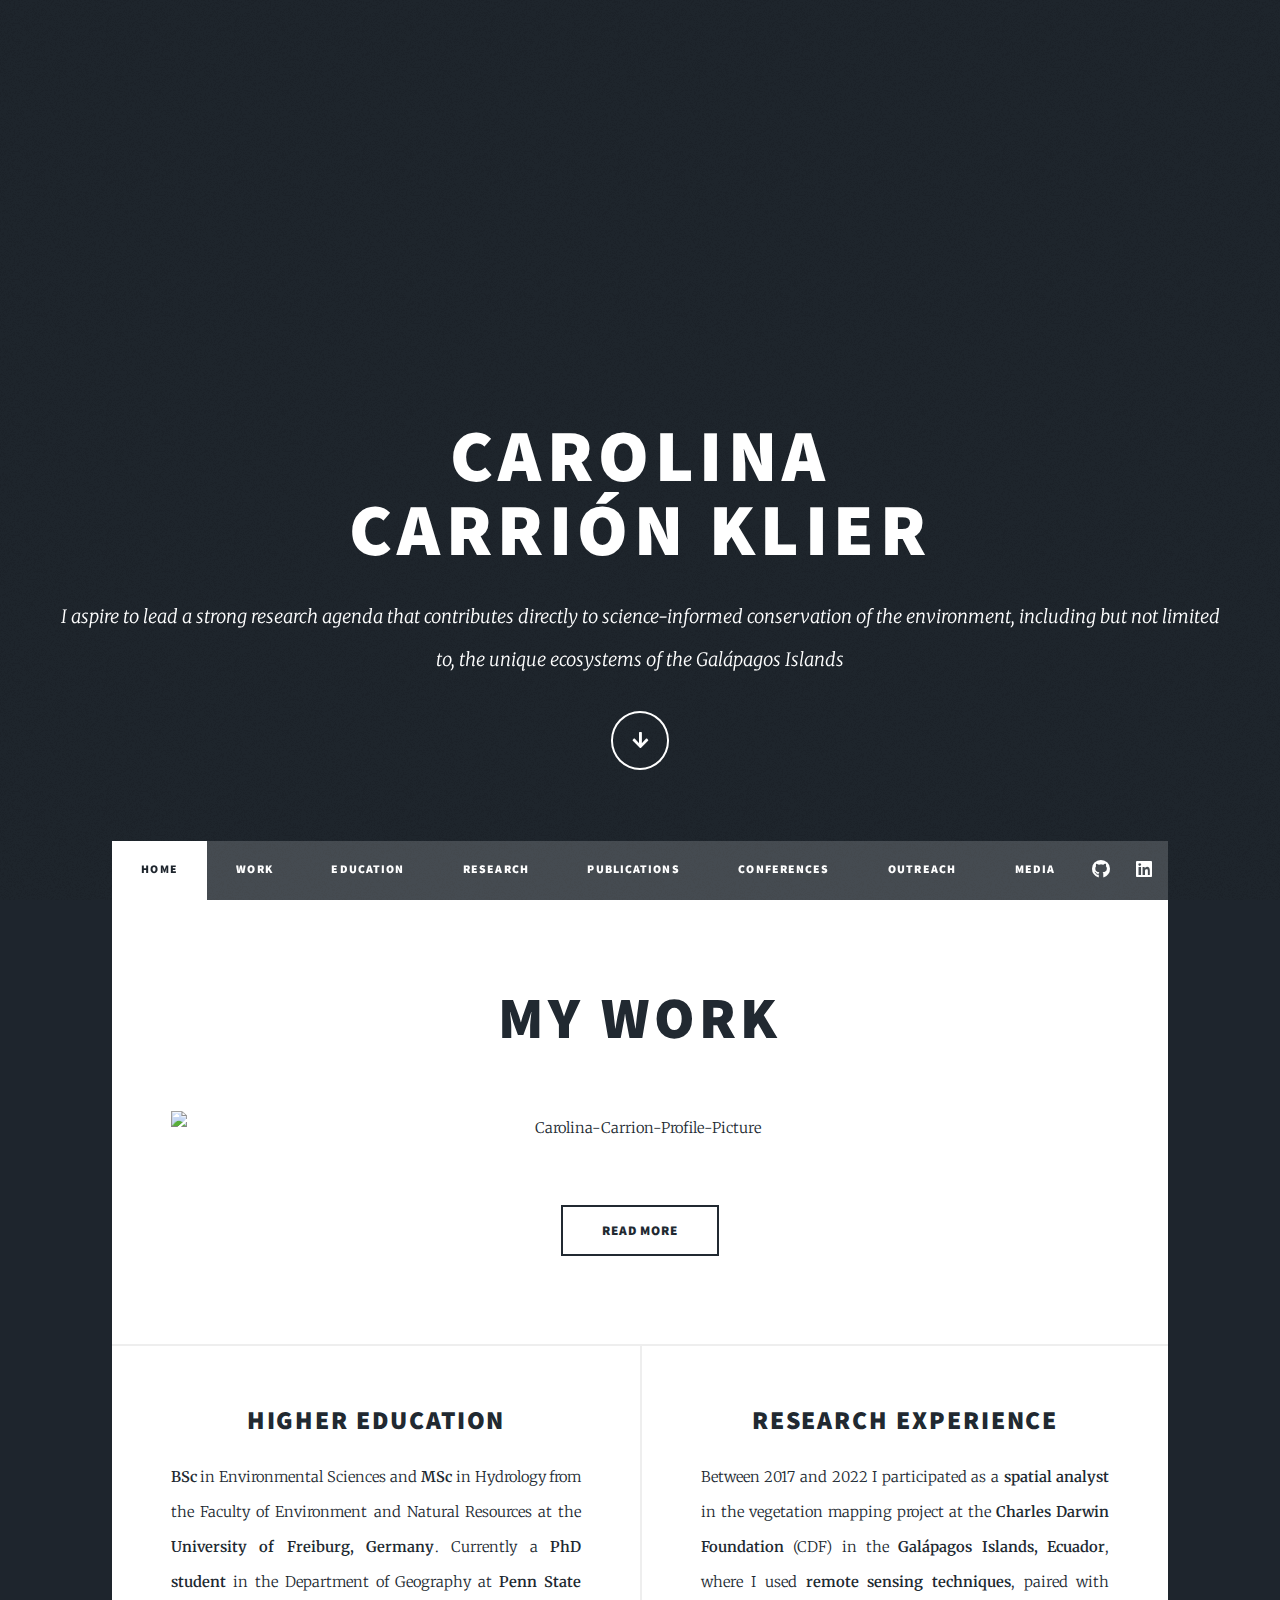
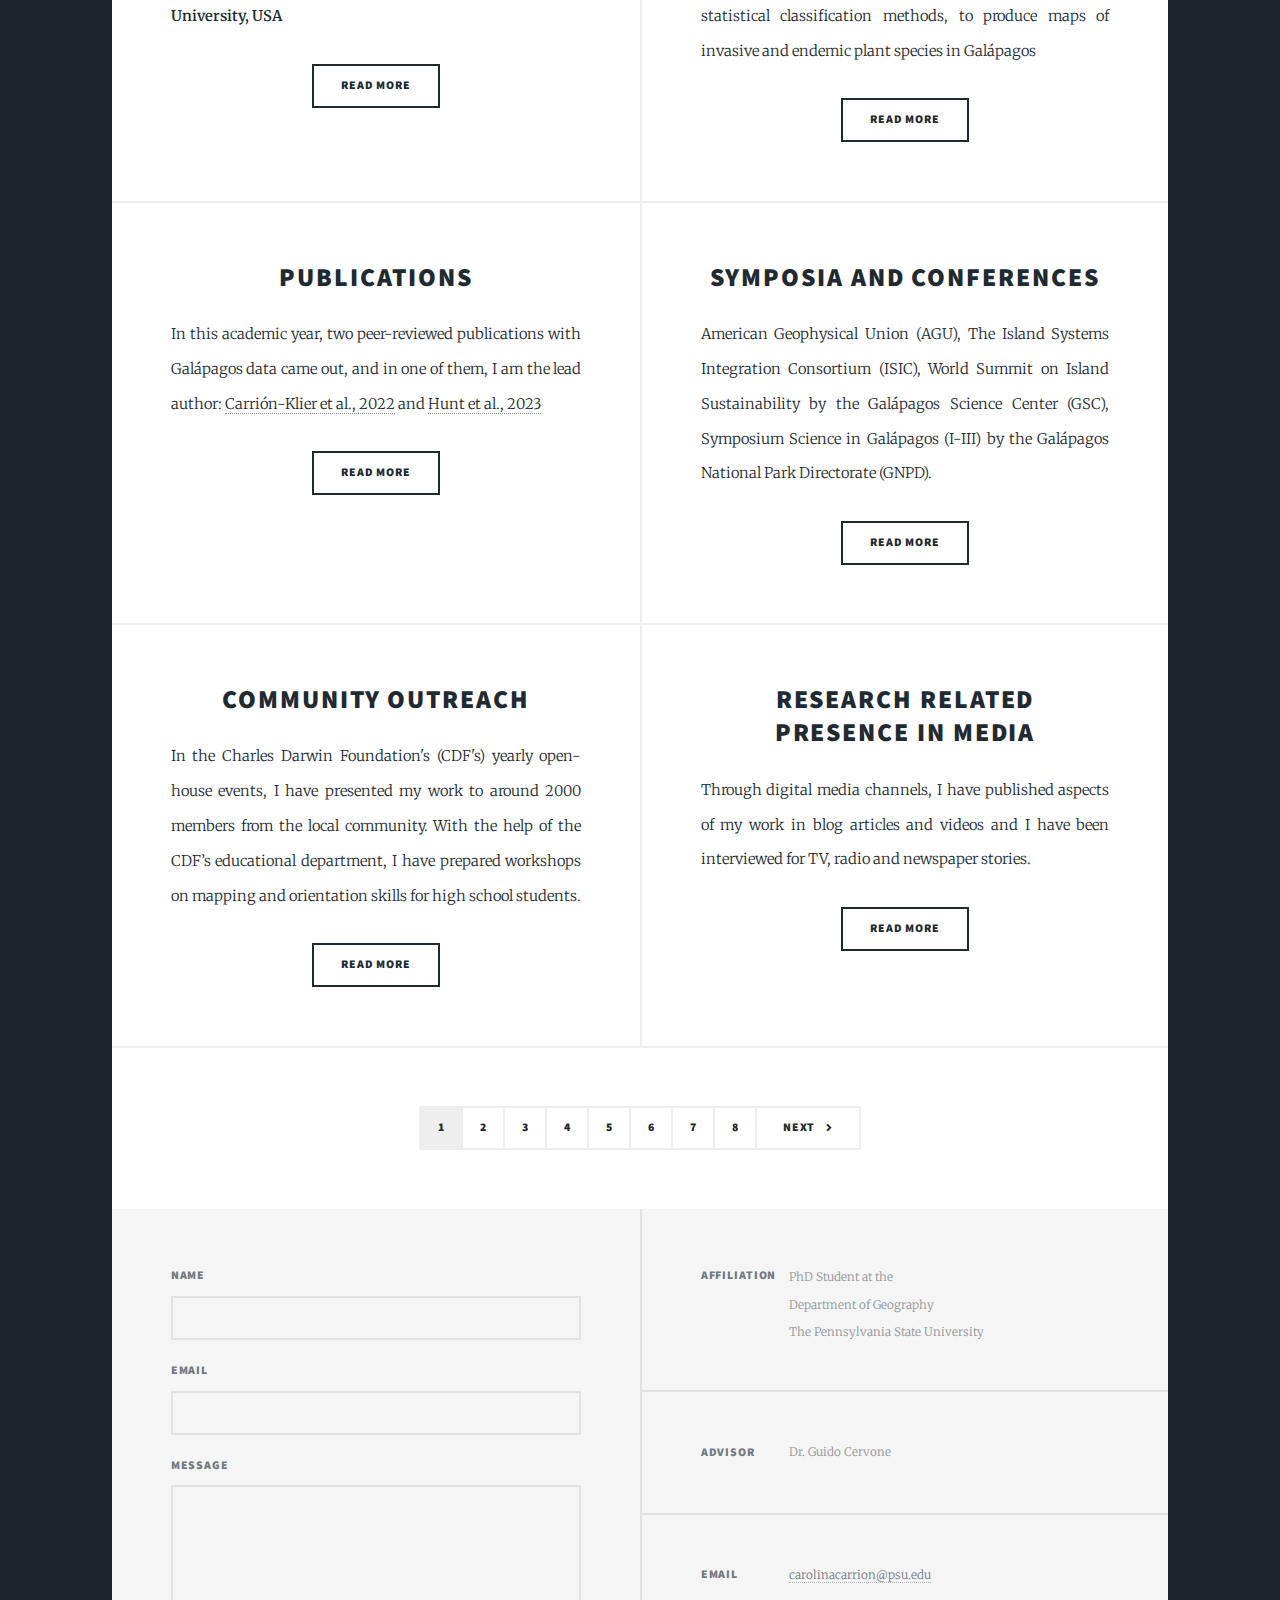
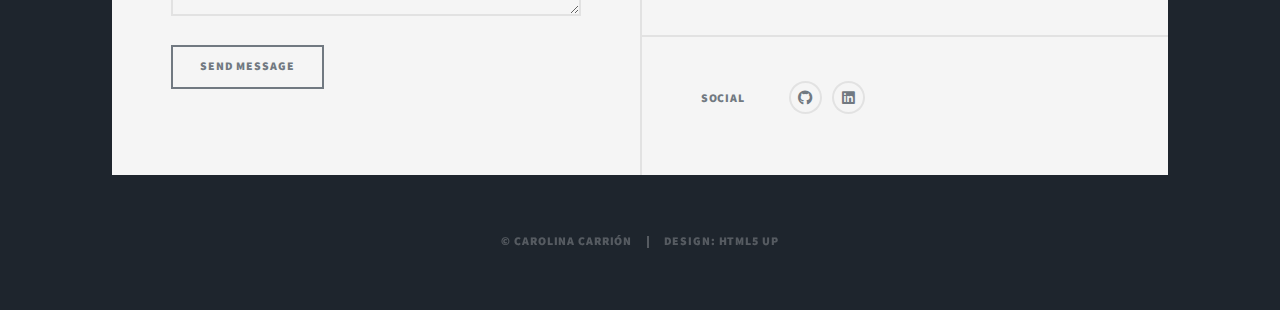
==== index.html @ f9558f24 "Website changes" ====
<!DOCTYPE HTML>
<!--
	Massively by HTML5 UP
	html5up.net | @ajlkn
	Free for personal and commercial use under the CCA 3.0 license (html5up.net/license)
-->
<html>
	<head>
		<title>Carolina Carrión-Klier</title>
		<meta charset="utf-8" />
		<meta name="viewport" content="width=device-width, initial-scale=1, user-scalable=no" />
		<link rel="stylesheet" href="assets/css/main.css" />
		<noscript><link rel="stylesheet" href="assets/css/noscript.css" /></noscript>
	</head>
	<body class="is-preload">

		<!-- Wrapper -->
			<div id="wrapper" class="fade-in">

				<!-- Intro -->
					<div id="intro">
						<h1>Carolina<br />
						Carrión Klier</h1>
						<p>I aspire to lead a strong research agenda that 
						contributes directly to science-informed conservation 
						of the environment, including but not limited to, the
						 unique ecosystems of the Galápagos Islands</p>
						<ul class="actions">
							<li><a href="#header" class="button icon solid solo fa-arrow-down scrolly">Continue</a></li>
						</ul>
					</div>

				<!-- Header -->
					<header id="header">
						<a href="index.html" class="logo">Carolina Carrión-Klier</a>
					</header>

				<!-- Nav -->
					<nav id="nav">
						<ul class="links">
							<li class="active"><a href="index.html">Home</a></li>
							<li><a href="work.html">Work</a></li>
							<li><a href="education.html">Education</a></li>
							<li><a href="research.html">Research</a></li>
							<li><a href="publications.html">Publications</a></li>
							<li><a href="conferences.html">Conferences</a></li>
							<li><a href="outreach.html">Outreach</a></li>
							<li><a href="media.html">Media</a></li>
						</ul>
						<ul class="icons">
							<li><a href="https://github.com/carcak" class="icon brands fa-github" target="_blank">
								<span class="label">Github</span></a></li>
							<li><a href="https://www.linkedin.com/in/carolina-carrion-b771b9a/" 
								class="icon brands fa-linkedin" target="_blank">
								<span class="label">Linked-In</span></a></li>
						</ul>
					</nav>

				<!-- Main -->
					<div id="main">

						<!-- Featured Post -->
							<article class="post featured">
								<header class="major">
									<!-- span class="date">April 25, 2017</span-->
									<h2><a href="work.html">My Work</a></h2>
									<!-- p>Aenean ornare velit lacus varius enim ullamcorper proin aliquam<br />
									facilisis ante sed etiam magna interdum congue. Lorem ipsum dolor<br />
									amet nullam sed etiam veroeros.</p-->
								</header>
								<a href="#" class="image main"><img src="images/Landscape.png" alt="Carolina-Carrion-Profile-Picture" /></a>
								
								<ul class="actions special">
									<li><a href="work.html" class="button large">Read more</a></li>
								</ul>
							</article>

						<!-- Posts -->
							<section class="posts">
								<article>
									<header>
										<!-- span class="date">April 24, 2017</span-->
										<h2><a href="education.html">Higher Education</a></h2>
									</header>
									<!-- a href="#" class="image fit"><img src="images/pic02.jpg" alt="" /></a-->
									<p><b>BSc</b> in Environmental Sciences and <b>MSc</b> in Hydrology from the Faculty of Environment and
										Natural Resources at the <b>University of Freiburg, Germany</b>. 
										Currently a <b>PhD student</b> in the Department of Geography at <b>Penn State University, USA</b></p>
									<ul class="actions special">
										<li><a href="education.html" class="button">Read more</a></li>
									</ul>
								</article>
								<article>
									<header>
										<!-- span class="date">April 24, 2017</span-->
										<h2><a href="research.html">Research Experience</a></h2>
									</header>
									<!-- a href="#" class="image fit"><img src="images/pic03.jpg" alt="" /></a-->
									<p> Between 2017 and 2022 I participated as a <b>spatial analyst</b> in the vegetation mapping project at the 
									<b>Charles Darwin Foundation</b> (CDF) in the <b>Galápagos Islands, Ecuador</b>, where I used  <b>remote sensing techniques</b>, 
										paired with statistical classification methods, to produce maps of invasive and endemic plant species in Galápagos</p>
									<ul class="actions special">
										<li><a href="research.html" class="button">Read more</a></li>
									</ul>
								</article>
								<article>
									<header>
										<!-- span class="date">April 24, 2017</span-->
										<h2><a href="publications.html">Publications</a></h2>
									</header>
									<!-- a href="#" class="image fit"><img src="images/pic04.jpg" alt="" /></a-->
									<p>In this academic year, two peer-reviewed publications with Galápagos data came out, and in one of them, I am the lead author: 
										<a href="https://doi.org/10.3390/land11112026" target="_blank">Carrión-Klier et al., 2022</a> and 
										<a href="https://doi.org/10.3390/su15032775" target="_blank">Hunt et al., 2023</a>
										
									</p>
									<ul class="actions special">
										<li><a href="publications.html" class="button">Read more</a></li>
									</ul>
								</article>
								<article>
									<header>
										<!-- span class="date">April 24, 2017</span-->
										<h2><a href="conferences.html">Symposia and Conferences</a></h2>
									</header>
									<!-- a href="#" class="image fit"><img src="images/pic05.jpg" alt="" /></a-->
									<p>American Geophysical Union (AGU), 
										The Island Systems Integration Consortium (ISIC), 
										World Summit on Island Sustainability by the 
										Galápagos Science Center (GSC), 
										Symposium Science in Galápagos (I-III) by the Galápagos National Park Directorate (GNPD).</p>
									<ul class="actions special">
										<li><a href="conferences.html" class="button">Read more</a></li>
									</ul>
								</article>
								<article>
									<header>
										<!-- span class="date">April 24, 2017</span-->
										<h2><a href="outreach.html">Community Outreach</a></h2>
									</header>
									<!-- a href="#" class="image fit"><img src="images/pic06.jpg" alt="" /></a-->
									<p>In the Charles Darwin Foundation's (CDF's) yearly open-house events, 
										I have presented my work to around 2000 members from the local community. With the help of the 
										CDF’s educational department, I have prepared workshops on mapping and orientation skills 
										for high school students.</p>
									<ul class="actions special">
										<li><a href="outreach.html" class="button">Read more</a></li>
									</ul>
								</article>
								<article>
									<header>
										<!-- span class="date">April 24, 2017</span-->
										<h2><a href="research.html">Research Related <br />
											Presence in Media</a></h2>
									</header>

									<p>Through digital media channels, I have published aspects of my work in blog articles and videos and  
										I have been interviewed for TV, radio and newspaper stories. </p>
									<ul class="actions special">
										<li><a href="research.html" class="button">Read more</a></li>
									</ul>
								</article>
							</section>

						<!-- Footer -->
							<footer>
								<div class="pagination">
									<a href="index.html" class="page active">1</a>
									<a href="work.html" class="page">2</a>
									<a href="education.html" class="page">3</a>
									<a href="research.html" class="page">4</a>
									<a href="publications.html" class="page">5</a>
									<a href="conferences.html" class="page">6</a>
									<a href="outreach.html" class="page">7</a>
									<a href="media.html" class="page">8</a>
									<a href="work.html" class="next">Next</a>
								</div>
							</footer>

					</div>

				<!-- Footer -->
					<footer id="footer">
						<section>
							<form method="post" action="#">
								<div class="fields">
									<div class="field">
										<label for="name">Name</label>
										<input type="text" name="name" id="name" />
									</div>
									<div class="field">
										<label for="email">Email</label>
										<input type="text" name="email" id="email" />
									</div>
									<div class="field">
										<label for="message">Message</label>
										<textarea name="message" id="message" rows="3"></textarea>
									</div>
								</div>
								<ul class="actions">
									<li><input type="submit" value="Send Message" /></li>
								</ul>
							</form>
						</section>
						<section class="split contact">
							<section class="alt">
								<h3>Affiliation</h3>
								<p>PhD Student at the<br />
							    Department of Geography<br />
								The Pennsylvania State University</p>
							</section>
							<section>
								<h3>Advisor</h3>
								<p>Dr. Guido Cervone</p>
							</section>
							<section>
								<h3>Email</h3>
								<p><a href="mailto:carolinacarrion@psu.edu">carolinacarrion@psu.edu</a></p>
							</section>
							<section>
								<h3>Social</h3>
								<ul class="icons alt">
									<li><a href="https://github.com/carcak" class="icon brands alt fa-github" target="_blank">
										<span class="label">Github</span></a></li>
									<li><a href="https://www.linkedin.com/in/carolina-carrion-b771b9a/" 
										class="icon brands alt fa-linkedin" target="_blank">
										<span class="label">Linked-In</span></a></li>
								</ul>
							</section>
						</section>
					</footer>

				<!-- Copyright -->
					<div id="copyright">
						<ul><li>&copy; Carolina Carrión</li><li>Design: HTML5 UP</li></ul>
					</div>

			</div>

		<!-- Scripts -->
			<script src="assets/js/jquery.min.js"></script>
			<script src="assets/js/jquery.scrollex.min.js"></script>
			<script src="assets/js/jquery.scrolly.min.js"></script>
			<script src="assets/js/browser.min.js"></script>
			<script src="assets/js/breakpoints.min.js"></script>
			<script src="assets/js/util.js"></script>
			<script src="assets/js/main.js"></script>

	</body>
</html>
---- assets/css/main.css ----
@import url(fontawesome-all.min.css);
@import url("https://fonts.googleapis.com/css?family=Merriweather:300,700,300italic,700italic|Source+Sans+Pro:900");

/*
	Massively by HTML5 UP
	html5up.net | @ajlkn
	Free for personal and commercial use under the CCA 3.0 license (html5up.net/license)
*/

html, body, div, span, applet, object,
iframe, h1, h2, h3, h4, h5, h6, p, blockquote,
pre, a, abbr, acronym, address, big, cite,
code, del, dfn, em, img, ins, kbd, q, s, samp,
small, strike, strong, sub, sup, tt, var, b,
u, i, center, dl, dt, dd, ol, ul, li, fieldset,
form, label, legend, table, caption, tbody,
tfoot, thead, tr, th, td, article, aside,
canvas, details, embed, figure, figcaption,
footer, header, hgroup, menu, nav, output, ruby,
section, summary, time, mark, audio, video {
	margin: 0;
	padding: 0;
	border: 0;
	font-size: 100%;
	font: inherit;
	vertical-align: baseline;}

article, aside, details, figcaption, figure,
footer, header, hgroup, menu, nav, section {
	display: block;}

body {
	line-height: 1;
}

ol, ul {
	list-style: none;
}

blockquote, q {
	quotes: none;
}

	blockquote:before, blockquote:after, q:before, q:after {
		content: '';
		content: none;
	}

table {
	border-collapse: collapse;
	border-spacing: 0;
}

body {
	-webkit-text-size-adjust: none;
}

mark {
	background-color: transparent;
	color: inherit;
}

input::-moz-focus-inner {
	border: 0;
	padding: 0;
}

input, select, textarea {
	-moz-appearance: none;
	-webkit-appearance: none;
	-ms-appearance: none;
	appearance: none;
}

/* Basic */

	@-ms-viewport {
		width: device-width;
	}

	body {
		-ms-overflow-style: scrollbar;
	}

	@media screen and (max-width: 480px) {

		html, body {
			min-width: 320px;
		}

	}

	html {
		box-sizing: border-box;
	}

	*, *:before, *:after {
		box-sizing: inherit;
	}

	body {
		background-color: #1e252d;
	}

		body.is-preload *, body.is-preload *:before, body.is-preload *:after {
			-moz-animation: none !important;
			-webkit-animation: none !important;
			-ms-animation: none !important;
			animation: none !important;
			-moz-transition: none !important;
			-webkit-transition: none !important;
			-ms-transition: none !important;
			transition: none !important;
		}

/* Type */

	html {
		font-size: 16pt;
	}

		@media screen and (max-width: 1680px) {

			html {
				font-size: 12pt;
			}

		}

		@media screen and (max-width: 1280px) {

			html {
				font-size: 11pt;
			}

		}

		@media screen and (max-width: 360px) {

			html {
				font-size: 10pt;
			}

		}

	body {
		color: #212931;
	}

	body, input, select, textarea {
		font-family: "Merriweather", Georgia, serif;
		font-weight: 300;
		font-size: 1rem;
		line-height: 2.375;
	}

	a {
		-moz-transition: color 0.2s ease-in-out, background-color 0.2s ease-in-out, border-color 0.2s ease-in-out, box-shadow 0.2s ease-in-out;
		-webkit-transition: color 0.2s ease-in-out, background-color 0.2s ease-in-out, border-color 0.2s ease-in-out, box-shadow 0.2s ease-in-out;
		-ms-transition: color 0.2s ease-in-out, background-color 0.2s ease-in-out, border-color 0.2s ease-in-out, box-shadow 0.2s ease-in-out;
		transition: color 0.2s ease-in-out, background-color 0.2s ease-in-out, border-color 0.2s ease-in-out, box-shadow 0.2s ease-in-out;
		border-bottom: dotted 1px;
		text-decoration: none;
	}

		a:hover {
			border-bottom-color: transparent;
		}

	strong, b {
		font-weight: 600;
	}

	em, i {
		font-style: italic;
	}

	p {
		text-align: justify;
		margin: 0 0 2rem 0;
	}

	h1, h2, h3, h4, h5, h6 {
		font-family: "Source Sans Pro", Helvetica, sans-serif;
		font-weight: 900;
		line-height: 1.5;
		letter-spacing: 0.075em;
		text-transform: uppercase;
		margin: 0 0 1rem 0;
	}

		h1 a, h2 a, h3 a, h4 a, h5 a, h6 a {
			border-bottom: 0;
			color: inherit;
			text-decoration: none;
		}

	h1 {
		font-size: 4rem;
		line-height: 1.1;
		margin: 0 0 2rem 0;
	}

	h2 {
		font-size: 1.75rem;
		line-height: 1.3;
		margin: 0 0 1.5rem 0;
	}

	h3 {
		font-size: 1.25rem;
		margin: 0 0 1.5rem 0;
	}

	h4 {
		font-size: 1rem;
	}

	h5 {
		font-size: 0.9rem;
	}

	h6 {
		font-size: 0.8rem;
	}

	sub {
		font-size: 0.8rem;
		position: relative;
		top: 0.5rem;
	}

	sup {
		font-size: 0.8rem;
		position: relative;
		top: -0.5rem;
	}

	blockquote {
		border-left: solid 4px;
		font-style: italic;
		margin: 0 0 2rem 0;
		padding: 0.5rem 0 0.5rem 2rem;
	}

	code {
		border: solid 2px;
		font-family: "Courier New", monospace;
		font-size: 0.9rem;
		margin: 0 0.25rem;
		padding: 0.25rem 0.65rem;
	}

	pre {
		-webkit-overflow-scrolling: touch;
		font-family: "Courier New", monospace;
		font-size: 0.9rem;
		margin: 0 0 2rem 0;
	}

		pre code {
			display: block;
			line-height: 1.75;
			padding: 1rem 1.5rem;
			overflow-x: auto;
		}

	hr {
		border: 0;
		border-bottom: solid 2px;
		margin: 3rem 0;
	}

		hr.major {
			margin: 5rem 0;
		}

	.align-left {
		text-align: left;
	}

	.align-center {
		text-align: center;
	}

	.align-right {
		text-align: right;
	}

	input, select, textarea {
		color: #212931;
	}

	a {
		color: #212931;
		border-bottom-color: rgba(33, 41, 49, 0.5);
	}

		a:hover {
			border-bottom-color: transparent;
			color: #18bfef !important;
		}

	strong, b {
		color: #212931;
	}

	h1, h2, h3, h4, h5, h6 {
		color: #212931;
	}

	blockquote {
		border-left-color: #eeeeee;
	}

	code {
		background: rgba(220, 220, 220, 0.25);
		border-color: #eeeeee;
	}

	hr {
		border-bottom-color: #eeeeee;
	}

/* Row */

	.row {
		display: flex;
		flex-wrap: wrap;
		box-sizing: border-box;
		align-items: stretch;
	}

		.row > * {
			box-sizing: border-box;
		}

		.row.gtr-uniform > * > :last-child {
			margin-bottom: 0;
		}

		.row.aln-left {
			justify-content: flex-start;
		}

		.row.aln-center {
			justify-content: center;
		}

		.row.aln-right {
			justify-content: flex-end;
		}

		.row.aln-top {
			align-items: flex-start;
		}

		.row.aln-middle {
			align-items: center;
		}

		.row.aln-bottom {
			align-items: flex-end;
		}

		.row > .imp {
			order: -1;
		}

		.row > .col-1 {
			width: 8.33333%;
		}

		.row > .off-1 {
			margin-left: 8.33333%;
		}

		.row > .col-2 {
			width: 16.66667%;
		}

		.row > .off-2 {
			margin-left: 16.66667%;
		}

		.row > .col-3 {
			width: 25%;
		}

		.row > .off-3 {
			margin-left: 25%;
		}

		.row > .col-4 {
			width: 33.33333%;
		}

		.row > .off-4 {
			margin-left: 33.33333%;
		}

		.row > .col-5 {
			width: 41.66667%;
		}

		.row > .off-5 {
			margin-left: 41.66667%;
		}

		.row > .col-6 {
			width: 50%;
		}

		.row > .off-6 {
			margin-left: 50%;
		}

		.row > .col-7 {
			width: 58.33333%;
		}

		.row > .off-7 {
			margin-left: 58.33333%;
		}

		.row > .col-8 {
			width: 66.66667%;
		}

		.row > .off-8 {
			margin-left: 66.66667%;
		}

		.row > .col-9 {
			width: 75%;
		}

		.row > .off-9 {
			margin-left: 75%;
		}

		.row > .col-10 {
			width: 83.33333%;
		}

		.row > .off-10 {
			margin-left: 83.33333%;
		}

		.row > .col-11 {
			width: 91.66667%;
		}

		.row > .off-11 {
			margin-left: 91.66667%;
		}

		.row > .col-12 {
			width: 100%;
		}

		.row > .off-12 {
			margin-left: 100%;
		}

		.row.gtr-0 {
			margin-top: 0;
			margin-left: 0rem;
		}

			.row.gtr-0 > * {
				padding: 0 0 0 0rem;
			}

			.row.gtr-0.gtr-uniform {
				margin-top: 0rem;
			}

				.row.gtr-0.gtr-uniform > * {
					padding-top: 0rem;
				}

		.row.gtr-25 {
			margin-top: 0;
			margin-left: -0.375rem;
		}

			.row.gtr-25 > * {
				padding: 0 0 0 0.375rem;
			}

			.row.gtr-25.gtr-uniform {
				margin-top: -0.375rem;
			}

				.row.gtr-25.gtr-uniform > * {
					padding-top: 0.375rem;
				}

		.row.gtr-50 {
			margin-top: 0;
			margin-left: -0.75rem;
		}

			.row.gtr-50 > * {
				padding: 0 0 0 0.75rem;
			}

			.row.gtr-50.gtr-uniform {
				margin-top: -0.75rem;
			}

				.row.gtr-50.gtr-uniform > * {
					padding-top: 0.75rem;
				}

		.row {
			margin-top: 0;
			margin-left: -1.5rem;
		}

			.row > * {
				padding: 0 0 0 1.5rem;
			}

			.row.gtr-uniform {
				margin-top: -1.5rem;
			}

				.row.gtr-uniform > * {
					padding-top: 1.5rem;
				}

		.row.gtr-150 {
			margin-top: 0;
			margin-left: -2.25rem;
		}

			.row.gtr-150 > * {
				padding: 0 0 0 2.25rem;
			}

			.row.gtr-150.gtr-uniform {
				margin-top: -2.25rem;
			}

				.row.gtr-150.gtr-uniform > * {
					padding-top: 2.25rem;
				}

		.row.gtr-200 {
			margin-top: 0;
			margin-left: -3rem;
		}

			.row.gtr-200 > * {
				padding: 0 0 0 3rem;
			}

			.row.gtr-200.gtr-uniform {
				margin-top: -3rem;
			}

				.row.gtr-200.gtr-uniform > * {
					padding-top: 3rem;
				}

		@media screen and (max-width: 1680px) {

			.row {
				display: flex;
				flex-wrap: wrap;
				box-sizing: border-box;
				align-items: stretch;
			}

				.row > * {
					box-sizing: border-box;
				}

				.row.gtr-uniform > * > :last-child {
					margin-bottom: 0;
				}

				.row.aln-left {
					justify-content: flex-start;
				}

				.row.aln-center {
					justify-content: center;
				}

				.row.aln-right {
					justify-content: flex-end;
				}

				.row.aln-top {
					align-items: flex-start;
				}

				.row.aln-middle {
					align-items: center;
				}

				.row.aln-bottom {
					align-items: flex-end;
				}

				.row > .imp-xlarge {
					order: -1;
				}

				.row > .col-1-xlarge {
					width: 8.33333%;
				}

				.row > .off-1-xlarge {
					margin-left: 8.33333%;
				}

				.row > .col-2-xlarge {
					width: 16.66667%;
				}

				.row > .off-2-xlarge {
					margin-left: 16.66667%;
				}

				.row > .col-3-xlarge {
					width: 25%;
				}

				.row > .off-3-xlarge {
					margin-left: 25%;
				}

				.row > .col-4-xlarge {
					width: 33.33333%;
				}

				.row > .off-4-xlarge {
					margin-left: 33.33333%;
				}

				.row > .col-5-xlarge {
					width: 41.66667%;
				}

				.row > .off-5-xlarge {
					margin-left: 41.66667%;
				}

				.row > .col-6-xlarge {
					width: 50%;
				}

				.row > .off-6-xlarge {
					margin-left: 50%;
				}

				.row > .col-7-xlarge {
					width: 58.33333%;
				}

				.row > .off-7-xlarge {
					margin-left: 58.33333%;
				}

				.row > .col-8-xlarge {
					width: 66.66667%;
				}

				.row > .off-8-xlarge {
					margin-left: 66.66667%;
				}

				.row > .col-9-xlarge {
					width: 75%;
				}

				.row > .off-9-xlarge {
					margin-left: 75%;
				}

				.row > .col-10-xlarge {
					width: 83.33333%;
				}

				.row > .off-10-xlarge {
					margin-left: 83.33333%;
				}

				.row > .col-11-xlarge {
					width: 91.66667%;
				}

				.row > .off-11-xlarge {
					margin-left: 91.66667%;
				}

				.row > .col-12-xlarge {
					width: 100%;
				}

				.row > .off-12-xlarge {
					margin-left: 100%;
				}

				.row.gtr-0 {
					margin-top: 0;
					margin-left: 0rem;
				}

					.row.gtr-0 > * {
						padding: 0 0 0 0rem;
					}

					.row.gtr-0.gtr-uniform {
						margin-top: 0rem;
					}

						.row.gtr-0.gtr-uniform > * {
							padding-top: 0rem;
						}

				.row.gtr-25 {
					margin-top: 0;
					margin-left: -0.375rem;
				}

					.row.gtr-25 > * {
						padding: 0 0 0 0.375rem;
					}

					.row.gtr-25.gtr-uniform {
						margin-top: -0.375rem;
					}

						.row.gtr-25.gtr-uniform > * {
							padding-top: 0.375rem;
						}

				.row.gtr-50 {
					margin-top: 0;
					margin-left: -0.75rem;
				}

					.row.gtr-50 > * {
						padding: 0 0 0 0.75rem;
					}

					.row.gtr-50.gtr-uniform {
						margin-top: -0.75rem;
					}

						.row.gtr-50.gtr-uniform > * {
							padding-top: 0.75rem;
						}

				.row {
					margin-top: 0;
					margin-left: -1.5rem;
				}

					.row > * {
						padding: 0 0 0 1.5rem;
					}

					.row.gtr-uniform {
						margin-top: -1.5rem;
					}

						.row.gtr-uniform > * {
							padding-top: 1.5rem;
						}

				.row.gtr-150 {
					margin-top: 0;
					margin-left: -2.25rem;
				}

					.row.gtr-150 > * {
						padding: 0 0 0 2.25rem;
					}

					.row.gtr-150.gtr-uniform {
						margin-top: -2.25rem;
					}

						.row.gtr-150.gtr-uniform > * {
							padding-top: 2.25rem;
						}

				.row.gtr-200 {
					margin-top: 0;
					margin-left: -3rem;
				}

					.row.gtr-200 > * {
						padding: 0 0 0 3rem;
					}

					.row.gtr-200.gtr-uniform {
						margin-top: -3rem;
					}

						.row.gtr-200.gtr-uniform > * {
							padding-top: 3rem;
						}

		}

		@media screen and (max-width: 1280px) {

			.row {
				display: flex;
				flex-wrap: wrap;
				box-sizing: border-box;
				align-items: stretch;
			}

				.row > * {
					box-sizing: border-box;
				}

				.row.gtr-uniform > * > :last-child {
					margin-bottom: 0;
				}

				.row.aln-left {
					justify-content: flex-start;
				}

				.row.aln-center {
					justify-content: center;
				}

				.row.aln-right {
					justify-content: flex-end;
				}

				.row.aln-top {
					align-items: flex-start;
				}

				.row.aln-middle {
					align-items: center;
				}

				.row.aln-bottom {
					align-items: flex-end;
				}

				.row > .imp-large {
					order: -1;
				}

				.row > .col-1-large {
					width: 8.33333%;
				}

				.row > .off-1-large {
					margin-left: 8.33333%;
				}

				.row > .col-2-large {
					width: 16.66667%;
				}

				.row > .off-2-large {
					margin-left: 16.66667%;
				}

				.row > .col-3-large {
					width: 25%;
				}

				.row > .off-3-large {
					margin-left: 25%;
				}

				.row > .col-4-large {
					width: 33.33333%;
				}

				.row > .off-4-large {
					margin-left: 33.33333%;
				}

				.row > .col-5-large {
					width: 41.66667%;
				}

				.row > .off-5-large {
					margin-left: 41.66667%;
				}

				.row > .col-6-large {
					width: 50%;
				}

				.row > .off-6-large {
					margin-left: 50%;
				}

				.row > .col-7-large {
					width: 58.33333%;
				}

				.row > .off-7-large {
					margin-left: 58.33333%;
				}

				.row > .col-8-large {
					width: 66.66667%;
				}

				.row > .off-8-large {
					margin-left: 66.66667%;
				}

				.row > .col-9-large {
					width: 75%;
				}

				.row > .off-9-large {
					margin-left: 75%;
				}

				.row > .col-10-large {
					width: 83.33333%;
				}

				.row > .off-10-large {
					margin-left: 83.33333%;
				}

				.row > .col-11-large {
					width: 91.66667%;
				}

				.row > .off-11-large {
					margin-left: 91.66667%;
				}

				.row > .col-12-large {
					width: 100%;
				}

				.row > .off-12-large {
					margin-left: 100%;
				}

				.row.gtr-0 {
					margin-top: 0;
					margin-left: 0rem;
				}

					.row.gtr-0 > * {
						padding: 0 0 0 0rem;
					}

					.row.gtr-0.gtr-uniform {
						margin-top: 0rem;
					}

						.row.gtr-0.gtr-uniform > * {
							padding-top: 0rem;
						}

				.row.gtr-25 {
					margin-top: 0;
					margin-left: -0.375rem;
				}

					.row.gtr-25 > * {
						padding: 0 0 0 0.375rem;
					}

					.row.gtr-25.gtr-uniform {
						margin-top: -0.375rem;
					}

						.row.gtr-25.gtr-uniform > * {
							padding-top: 0.375rem;
						}

				.row.gtr-50 {
					margin-top: 0;
					margin-left: -0.75rem;
				}

					.row.gtr-50 > * {
						padding: 0 0 0 0.75rem;
					}

					.row.gtr-50.gtr-uniform {
						margin-top: -0.75rem;
					}

						.row.gtr-50.gtr-uniform > * {
							padding-top: 0.75rem;
						}

				.row {
					margin-top: 0;
					margin-left: -1.5rem;
				}

					.row > * {
						padding: 0 0 0 1.5rem;
					}

					.row.gtr-uniform {
						margin-top: -1.5rem;
					}

						.row.gtr-uniform > * {
							padding-top: 1.5rem;
						}

				.row.gtr-150 {
					margin-top: 0;
					margin-left: -2.25rem;
				}

					.row.gtr-150 > * {
						padding: 0 0 0 2.25rem;
					}

					.row.gtr-150.gtr-uniform {
						margin-top: -2.25rem;
					}

						.row.gtr-150.gtr-uniform > * {
							padding-top: 2.25rem;
						}

				.row.gtr-200 {
					margin-top: 0;
					margin-left: -3rem;
				}

					.row.gtr-200 > * {
						padding: 0 0 0 3rem;
					}

					.row.gtr-200.gtr-uniform {
						margin-top: -3rem;
					}

						.row.gtr-200.gtr-uniform > * {
							padding-top: 3rem;
						}

		}

		@media screen and (max-width: 980px) {

			.row {
				display: flex;
				flex-wrap: wrap;
				box-sizing: border-box;
				align-items: stretch;
			}

				.row > * {
					box-sizing: border-box;
				}

				.row.gtr-uniform > * > :last-child {
					margin-bottom: 0;
				}

				.row.aln-left {
					justify-content: flex-start;
				}

				.row.aln-center {
					justify-content: center;
				}

				.row.aln-right {
					justify-content: flex-end;
				}

				.row.aln-top {
					align-items: flex-start;
				}

				.row.aln-middle {
					align-items: center;
				}

				.row.aln-bottom {
					align-items: flex-end;
				}

				.row > .imp-medium {
					order: -1;
				}

				.row > .col-1-medium {
					width: 8.33333%;
				}

				.row > .off-1-medium {
					margin-left: 8.33333%;
				}

				.row > .col-2-medium {
					width: 16.66667%;
				}

				.row > .off-2-medium {
					margin-left: 16.66667%;
				}

				.row > .col-3-medium {
					width: 25%;
				}

				.row > .off-3-medium {
					margin-left: 25%;
				}

				.row > .col-4-medium {
					width: 33.33333%;
				}

				.row > .off-4-medium {
					margin-left: 33.33333%;
				}

				.row > .col-5-medium {
					width: 41.66667%;
				}

				.row > .off-5-medium {
					margin-left: 41.66667%;
				}

				.row > .col-6-medium {
					width: 50%;
				}

				.row > .off-6-medium {
					margin-left: 50%;
				}

				.row > .col-7-medium {
					width: 58.33333%;
				}

				.row > .off-7-medium {
					margin-left: 58.33333%;
				}

				.row > .col-8-medium {
					width: 66.66667%;
				}

				.row > .off-8-medium {
					margin-left: 66.66667%;
				}

				.row > .col-9-medium {
					width: 75%;
				}

				.row > .off-9-medium {
					margin-left: 75%;
				}

				.row > .col-10-medium {
					width: 83.33333%;
				}

				.row > .off-10-medium {
					margin-left: 83.33333%;
				}

				.row > .col-11-medium {
					width: 91.66667%;
				}

				.row > .off-11-medium {
					margin-left: 91.66667%;
				}

				.row > .col-12-medium {
					width: 100%;
				}

				.row > .off-12-medium {
					margin-left: 100%;
				}

				.row.gtr-0 {
					margin-top: 0;
					margin-left: 0rem;
				}

					.row.gtr-0 > * {
						padding: 0 0 0 0rem;
					}

					.row.gtr-0.gtr-uniform {
						margin-top: 0rem;
					}

						.row.gtr-0.gtr-uniform > * {
							padding-top: 0rem;
						}

				.row.gtr-25 {
					margin-top: 0;
					margin-left: -0.375rem;
				}

					.row.gtr-25 > * {
						padding: 0 0 0 0.375rem;
					}

					.row.gtr-25.gtr-uniform {
						margin-top: -0.375rem;
					}

						.row.gtr-25.gtr-uniform > * {
							padding-top: 0.375rem;
						}

				.row.gtr-50 {
					margin-top: 0;
					margin-left: -0.75rem;
				}

					.row.gtr-50 > * {
						padding: 0 0 0 0.75rem;
					}

					.row.gtr-50.gtr-uniform {
						margin-top: -0.75rem;
					}

						.row.gtr-50.gtr-uniform > * {
							padding-top: 0.75rem;
						}

				.row {
					margin-top: 0;
					margin-left: -1.5rem;
				}

					.row > * {
						padding: 0 0 0 1.5rem;
					}

					.row.gtr-uniform {
						margin-top: -1.5rem;
					}

						.row.gtr-uniform > * {
							padding-top: 1.5rem;
						}

				.row.gtr-150 {
					margin-top: 0;
					margin-left: -2.25rem;
				}

					.row.gtr-150 > * {
						padding: 0 0 0 2.25rem;
					}

					.row.gtr-150.gtr-uniform {
						margin-top: -2.25rem;
					}

						.row.gtr-150.gtr-uniform > * {
							padding-top: 2.25rem;
						}

				.row.gtr-200 {
					margin-top: 0;
					margin-left: -3rem;
				}

					.row.gtr-200 > * {
						padding: 0 0 0 3rem;
					}

					.row.gtr-200.gtr-uniform {
						margin-top: -3rem;
					}

						.row.gtr-200.gtr-uniform > * {
							padding-top: 3rem;
						}

		}

		@media screen and (max-width: 736px) {

			.row {
				display: flex;
				flex-wrap: wrap;
				box-sizing: border-box;
				align-items: stretch;
			}

				.row > * {
					box-sizing: border-box;
				}

				.row.gtr-uniform > * > :last-child {
					margin-bottom: 0;
				}

				.row.aln-left {
					justify-content: flex-start;
				}

				.row.aln-center {
					justify-content: center;
				}

				.row.aln-right {
					justify-content: flex-end;
				}

				.row.aln-top {
					align-items: flex-start;
				}

				.row.aln-middle {
					align-items: center;
				}

				.row.aln-bottom {
					align-items: flex-end;
				}

				.row > .imp-small {
					order: -1;
				}

				.row > .col-1-small {
					width: 8.33333%;
				}

				.row > .off-1-small {
					margin-left: 8.33333%;
				}

				.row > .col-2-small {
					width: 16.66667%;
				}

				.row > .off-2-small {
					margin-left: 16.66667%;
				}

				.row > .col-3-small {
					width: 25%;
				}

				.row > .off-3-small {
					margin-left: 25%;
				}

				.row > .col-4-small {
					width: 33.33333%;
				}

				.row > .off-4-small {
					margin-left: 33.33333%;
				}

				.row > .col-5-small {
					width: 41.66667%;
				}

				.row > .off-5-small {
					margin-left: 41.66667%;
				}

				.row > .col-6-small {
					width: 50%;
				}

				.row > .off-6-small {
					margin-left: 50%;
				}

				.row > .col-7-small {
					width: 58.33333%;
				}

				.row > .off-7-small {
					margin-left: 58.33333%;
				}

				.row > .col-8-small {
					width: 66.66667%;
				}

				.row > .off-8-small {
					margin-left: 66.66667%;
				}

				.row > .col-9-small {
					width: 75%;
				}

				.row > .off-9-small {
					margin-left: 75%;
				}

				.row > .col-10-small {
					width: 83.33333%;
				}

				.row > .off-10-small {
					margin-left: 83.33333%;
				}

				.row > .col-11-small {
					width: 91.66667%;
				}

				.row > .off-11-small {
					margin-left: 91.66667%;
				}

				.row > .col-12-small {
					width: 100%;
				}

				.row > .off-12-small {
					margin-left: 100%;
				}

				.row.gtr-0 {
					margin-top: 0;
					margin-left: 0rem;
				}

					.row.gtr-0 > * {
						padding: 0 0 0 0rem;
					}

					.row.gtr-0.gtr-uniform {
						margin-top: 0rem;
					}

						.row.gtr-0.gtr-uniform > * {
							padding-top: 0rem;
						}

				.row.gtr-25 {
					margin-top: 0;
					margin-left: -0.375rem;
				}

					.row.gtr-25 > * {
						padding: 0 0 0 0.375rem;
					}

					.row.gtr-25.gtr-uniform {
						margin-top: -0.375rem;
					}

						.row.gtr-25.gtr-uniform > * {
							padding-top: 0.375rem;
						}

				.row.gtr-50 {
					margin-top: 0;
					margin-left: -0.75rem;
				}

					.row.gtr-50 > * {
						padding: 0 0 0 0.75rem;
					}

					.row.gtr-50.gtr-uniform {
						margin-top: -0.75rem;
					}

						.row.gtr-50.gtr-uniform > * {
							padding-top: 0.75rem;
						}

				.row {
					margin-top: 0;
					margin-left: -1.5rem;
				}

					.row > * {
						padding: 0 0 0 1.5rem;
					}

					.row.gtr-uniform {
						margin-top: -1.5rem;
					}

						.row.gtr-uniform > * {
							padding-top: 1.5rem;
						}

				.row.gtr-150 {
					margin-top: 0;
					margin-left: -2.25rem;
				}

					.row.gtr-150 > * {
						padding: 0 0 0 2.25rem;
					}

					.row.gtr-150.gtr-uniform {
						margin-top: -2.25rem;
					}

						.row.gtr-150.gtr-uniform > * {
							padding-top: 2.25rem;
						}

				.row.gtr-200 {
					margin-top: 0;
					margin-left: -3rem;
				}

					.row.gtr-200 > * {
						padding: 0 0 0 3rem;
					}

					.row.gtr-200.gtr-uniform {
						margin-top: -3rem;
					}

						.row.gtr-200.gtr-uniform > * {
							padding-top: 3rem;
						}

		}

		@media screen and (max-width: 480px) {

			.row {
				display: flex;
				flex-wrap: wrap;
				box-sizing: border-box;
				align-items: stretch;
			}

				.row > * {
					box-sizing: border-box;
				}

				.row.gtr-uniform > * > :last-child {
					margin-bottom: 0;
				}

				.row.aln-left {
					justify-content: flex-start;
				}

				.row.aln-center {
					justify-content: center;
				}

				.row.aln-right {
					justify-content: flex-end;
				}

				.row.aln-top {
					align-items: flex-start;
				}

				.row.aln-middle {
					align-items: center;
				}

				.row.aln-bottom {
					align-items: flex-end;
				}

				.row > .imp-xsmall {
					order: -1;
				}

				.row > .col-1-xsmall {
					width: 8.33333%;
				}

				.row > .off-1-xsmall {
					margin-left: 8.33333%;
				}

				.row > .col-2-xsmall {
					width: 16.66667%;
				}

				.row > .off-2-xsmall {
					margin-left: 16.66667%;
				}

				.row > .col-3-xsmall {
					width: 25%;
				}

				.row > .off-3-xsmall {
					margin-left: 25%;
				}

				.row > .col-4-xsmall {
					width: 33.33333%;
				}

				.row > .off-4-xsmall {
					margin-left: 33.33333%;
				}

				.row > .col-5-xsmall {
					width: 41.66667%;
				}

				.row > .off-5-xsmall {
					margin-left: 41.66667%;
				}

				.row > .col-6-xsmall {
					width: 50%;
				}

				.row > .off-6-xsmall {
					margin-left: 50%;
				}

				.row > .col-7-xsmall {
					width: 58.33333%;
				}

				.row > .off-7-xsmall {
					margin-left: 58.33333%;
				}

				.row > .col-8-xsmall {
					width: 66.66667%;
				}

				.row > .off-8-xsmall {
					margin-left: 66.66667%;
				}

				.row > .col-9-xsmall {
					width: 75%;
				}

				.row > .off-9-xsmall {
					margin-left: 75%;
				}

				.row > .col-10-xsmall {
					width: 83.33333%;
				}

				.row > .off-10-xsmall {
					margin-left: 83.33333%;
				}

				.row > .col-11-xsmall {
					width: 91.66667%;
				}

				.row > .off-11-xsmall {
					margin-left: 91.66667%;
				}

				.row > .col-12-xsmall {
					width: 100%;
				}

				.row > .off-12-xsmall {
					margin-left: 100%;
				}

				.row.gtr-0 {
					margin-top: 0;
					margin-left: 0rem;
				}

					.row.gtr-0 > * {
						padding: 0 0 0 0rem;
					}

					.row.gtr-0.gtr-uniform {
						margin-top: 0rem;
					}

						.row.gtr-0.gtr-uniform > * {
							padding-top: 0rem;
						}

				.row.gtr-25 {
					margin-top: 0;
					margin-left: -0.375rem;
				}

					.row.gtr-25 > * {
						padding: 0 0 0 0.375rem;
					}

					.row.gtr-25.gtr-uniform {
						margin-top: -0.375rem;
					}

						.row.gtr-25.gtr-uniform > * {
							padding-top: 0.375rem;
						}

				.row.gtr-50 {
					margin-top: 0;
					margin-left: -0.75rem;
				}

					.row.gtr-50 > * {
						padding: 0 0 0 0.75rem;
					}

					.row.gtr-50.gtr-uniform {
						margin-top: -0.75rem;
					}

						.row.gtr-50.gtr-uniform > * {
							padding-top: 0.75rem;
						}

				.row {
					margin-top: 0;
					margin-left: -1.5rem;
				}

					.row > * {
						padding: 0 0 0 1.5rem;
					}

					.row.gtr-uniform {
						margin-top: -1.5rem;
					}

						.row.gtr-uniform > * {
							padding-top: 1.5rem;
						}

				.row.gtr-150 {
					margin-top: 0;
					margin-left: -2.25rem;
				}

					.row.gtr-150 > * {
						padding: 0 0 0 2.25rem;
					}

					.row.gtr-150.gtr-uniform {
						margin-top: -2.25rem;
					}

						.row.gtr-150.gtr-uniform > * {
							padding-top: 2.25rem;
						}

				.row.gtr-200 {
					margin-top: 0;
					margin-left: -3rem;
				}

					.row.gtr-200 > * {
						padding: 0 0 0 3rem;
					}

					.row.gtr-200.gtr-uniform {
						margin-top: -3rem;
					}

						.row.gtr-200.gtr-uniform > * {
							padding-top: 3rem;
						}

		}

		@media screen and (max-width: 360px) {

			.row {
				display: flex;
				flex-wrap: wrap;
				box-sizing: border-box;
				align-items: stretch;
			}

				.row > * {
					box-sizing: border-box;
				}

				.row.gtr-uniform > * > :last-child {
					margin-bottom: 0;
				}

				.row.aln-left {
					justify-content: flex-start;
				}

				.row.aln-center {
					justify-content: center;
				}

				.row.aln-right {
					justify-content: flex-end;
				}

				.row.aln-top {
					align-items: flex-start;
				}

				.row.aln-middle {
					align-items: center;
				}

				.row.aln-bottom {
					align-items: flex-end;
				}

				.row > .imp-xxsmall {
					order: -1;
				}

				.row > .col-1-xxsmall {
					width: 8.33333%;
				}

				.row > .off-1-xxsmall {
					margin-left: 8.33333%;
				}

				.row > .col-2-xxsmall {
					width: 16.66667%;
				}

				.row > .off-2-xxsmall {
					margin-left: 16.66667%;
				}

				.row > .col-3-xxsmall {
					width: 25%;
				}

				.row > .off-3-xxsmall {
					margin-left: 25%;
				}

				.row > .col-4-xxsmall {
					width: 33.33333%;
				}

				.row > .off-4-xxsmall {
					margin-left: 33.33333%;
				}

				.row > .col-5-xxsmall {
					width: 41.66667%;
				}

				.row > .off-5-xxsmall {
					margin-left: 41.66667%;
				}

				.row > .col-6-xxsmall {
					width: 50%;
				}

				.row > .off-6-xxsmall {
					margin-left: 50%;
				}

				.row > .col-7-xxsmall {
					width: 58.33333%;
				}

				.row > .off-7-xxsmall {
					margin-left: 58.33333%;
				}

				.row > .col-8-xxsmall {
					width: 66.66667%;
				}

				.row > .off-8-xxsmall {
					margin-left: 66.66667%;
				}

				.row > .col-9-xxsmall {
					width: 75%;
				}

				.row > .off-9-xxsmall {
					margin-left: 75%;
				}

				.row > .col-10-xxsmall {
					width: 83.33333%;
				}

				.row > .off-10-xxsmall {
					margin-left: 83.33333%;
				}

				.row > .col-11-xxsmall {
					width: 91.66667%;
				}

				.row > .off-11-xxsmall {
					margin-left: 91.66667%;
				}

				.row > .col-12-xxsmall {
					width: 100%;
				}

				.row > .off-12-xxsmall {
					margin-left: 100%;
				}

				.row.gtr-0 {
					margin-top: 0;
					margin-left: 0rem;
				}

					.row.gtr-0 > * {
						padding: 0 0 0 0rem;
					}

					.row.gtr-0.gtr-uniform {
						margin-top: 0rem;
					}

						.row.gtr-0.gtr-uniform > * {
							padding-top: 0rem;
						}

				.row.gtr-25 {
					margin-top: 0;
					margin-left: -0.375rem;
				}

					.row.gtr-25 > * {
						padding: 0 0 0 0.375rem;
					}

					.row.gtr-25.gtr-uniform {
						margin-top: -0.375rem;
					}

						.row.gtr-25.gtr-uniform > * {
							padding-top: 0.375rem;
						}

				.row.gtr-50 {
					margin-top: 0;
					margin-left: -0.75rem;
				}

					.row.gtr-50 > * {
						padding: 0 0 0 0.75rem;
					}

					.row.gtr-50.gtr-uniform {
						margin-top: -0.75rem;
					}

						.row.gtr-50.gtr-uniform > * {
							padding-top: 0.75rem;
						}

				.row {
					margin-top: 0;
					margin-left: -1.5rem;
				}

					.row > * {
						padding: 0 0 0 1.5rem;
					}

					.row.gtr-uniform {
						margin-top: -1.5rem;
					}

						.row.gtr-uniform > * {
							padding-top: 1.5rem;
						}

				.row.gtr-150 {
					margin-top: 0;
					margin-left: -2.25rem;
				}

					.row.gtr-150 > * {
						padding: 0 0 0 2.25rem;
					}

					.row.gtr-150.gtr-uniform {
						margin-top: -2.25rem;
					}

						.row.gtr-150.gtr-uniform > * {
							padding-top: 2.25rem;
						}

				.row.gtr-200 {
					margin-top: 0;
					margin-left: -3rem;
				}

					.row.gtr-200 > * {
						padding: 0 0 0 3rem;
					}

					.row.gtr-200.gtr-uniform {
						margin-top: -3rem;
					}

						.row.gtr-200.gtr-uniform > * {
							padding-top: 3rem;
						}

		}

/* Box */

	.box {
		border: solid 2px;
		margin-bottom: 2rem;
		padding: 1.5rem;
	}

		.box > :last-child,
		.box > :last-child > :last-child,
		.box > :last-child > :last-child > :last-child {
			margin-bottom: 0;
		}

		.box.alt {
			border: 0;
			border-radius: 0;
			padding: 0;
		}

	.box {
		border-color: #eeeeee;
	}

/* Button */

	input[type="submit"],
	input[type="reset"],
	input[type="button"],
	button,
	.button {
		-moz-appearance: none;
		-webkit-appearance: none;
		-ms-appearance: none;
		appearance: none;
		-moz-transition: background-color 0.2s ease-in-out, box-shadow 0.2s ease-in-out, color 0.2s ease-in-out;
		-webkit-transition: background-color 0.2s ease-in-out, box-shadow 0.2s ease-in-out, color 0.2s ease-in-out;
		-ms-transition: background-color 0.2s ease-in-out, box-shadow 0.2s ease-in-out, color 0.2s ease-in-out;
		transition: background-color 0.2s ease-in-out, box-shadow 0.2s ease-in-out, color 0.2s ease-in-out;
		border: 0;
		border-radius: 0;
		cursor: pointer;
		display: inline-block;
		font-family: "Source Sans Pro", Helvetica, sans-serif;
		font-size: 0.8rem;
		font-weight: 900;
		letter-spacing: 0.075em;
		height: 3rem;
		line-height: 3rem;
		padding: 0 2rem;
		text-align: center;
		text-decoration: none;
		text-transform: uppercase;
		white-space: nowrap;
	}

		input[type="submit"].icon:before,
		input[type="reset"].icon:before,
		input[type="button"].icon:before,
		button.icon:before,
		.button.icon:before {
			margin-right: 0.5rem;
		}

		input[type="submit"].icon.solo,
		input[type="reset"].icon.solo,
		input[type="button"].icon.solo,
		button.icon.solo,
		.button.icon.solo {
			position: relative;
			width: 4rem;
			height: 4rem;
			line-height: 4rem;
			border-radius: 4rem;
			text-indent: 4rem;
			overflow: hidden;
			padding: 0;
			white-space: nowrap;
		}

			input[type="submit"].icon.solo:before,
			input[type="reset"].icon.solo:before,
			input[type="button"].icon.solo:before,
			button.icon.solo:before,
			.button.icon.solo:before {
				position: absolute;
				display: block;
				top: 0;
				left: 0;
				width: inherit;
				height: inherit;
				line-height: inherit;
				font-size: 1.25rem;
				margin-right: 0;
				text-align: center;
				text-indent: 0;
			}

		input[type="submit"].fit,
		input[type="reset"].fit,
		input[type="button"].fit,
		button.fit,
		.button.fit {
			width: 100%;
		}

		input[type="submit"].small,
		input[type="reset"].small,
		input[type="button"].small,
		button.small,
		.button.small {
			font-size: 0.7rem;
			height: 2.5rem;
			line-height: 2.5rem;
			padding: 0 1.5rem;
		}

		input[type="submit"].large,
		input[type="reset"].large,
		input[type="button"].large,
		button.large,
		.button.large {
			font-size: 0.9rem;
			height: 3.5rem;
			line-height: 3.5rem;
			padding: 0 2.75rem;
		}

		@media screen and (max-width: 980px) {

			input[type="submit"],
			input[type="reset"],
			input[type="button"],
			button,
			.button {
				font-size: 0.9rem;
				height: 3.25rem;
				line-height: 3.25rem;
			}

				input[type="submit"].large,
				input[type="reset"].large,
				input[type="button"].large,
				button.large,
				.button.large {
					font-size: 1rem;
					height: 3.75rem;
					line-height: 3.75rem;
				}

		}

		input[type="submit"].disabled, input[type="submit"]:disabled,
		input[type="reset"].disabled,
		input[type="reset"]:disabled,
		input[type="button"].disabled,
		input[type="button"]:disabled,
		button.disabled,
		button:disabled,
		.button.disabled,
		.button:disabled {
			pointer-events: none;
			opacity: 0.25;
		}

	input[type="submit"],
	input[type="reset"],
	input[type="button"],
	button,
	.button {
		background-color: transparent;
		box-shadow: inset 0 0 0 2px #212931;
		color: #212931 !important;
	}

		input[type="submit"]:hover,
		input[type="reset"]:hover,
		input[type="button"]:hover,
		button:hover,
		.button:hover {
			box-shadow: inset 0 0 0 2px #18bfef;
			color: #18bfef !important;
		}

		input[type="submit"].primary,
		input[type="reset"].primary,
		input[type="button"].primary,
		button.primary,
		.button.primary {
			background-color: #212931;
			box-shadow: none;
			color: #ffffff !important;
		}

			input[type="submit"].primary:hover,
			input[type="reset"].primary:hover,
			input[type="button"].primary:hover,
			button.primary:hover,
			.button.primary:hover {
				background-color: #18bfef;
			}

/* Form */

	form {
		margin: 0 0 2rem 0;
	}

		form > :last-child {
			margin-bottom: 0;
		}

		form > .fields {
			display: -moz-flex;
			display: -webkit-flex;
			display: -ms-flex;
			display: flex;
			-moz-flex-wrap: wrap;
			-webkit-flex-wrap: wrap;
			-ms-flex-wrap: wrap;
			flex-wrap: wrap;
			width: calc(100% + 3rem);
			margin: -1.5rem 0 2rem -1.5rem;
		}

			form > .fields > .field {
				-moz-flex-grow: 0;
				-webkit-flex-grow: 0;
				-ms-flex-grow: 0;
				flex-grow: 0;
				-moz-flex-shrink: 0;
				-webkit-flex-shrink: 0;
				-ms-flex-shrink: 0;
				flex-shrink: 0;
				padding: 1.5rem 0 0 1.5rem;
				width: calc(100% - 1.5rem);
			}

				form > .fields > .field.half {
					width: calc(50% - 0.75rem);
				}

				form > .fields > .field.third {
					width: calc(100%/3 - 0.5rem);
				}

				form > .fields > .field.quarter {
					width: calc(25% - 0.375rem);
				}

		@media screen and (max-width: 480px) {

			form > .fields {
				width: calc(100% + 3rem);
				margin: -1.5rem 0 2rem -1.5rem;
			}

				form > .fields > .field {
					padding: 1.5rem 0 0 1.5rem;
					width: calc(100% - 1.5rem);
				}

					form > .fields > .field.half {
						width: calc(100% - 1.5rem);
					}

					form > .fields > .field.third {
						width: calc(100% - 1.5rem);
					}

					form > .fields > .field.quarter {
						width: calc(100% - 1.5rem);
					}

		}

	label {
		display: block;
		font-family: "Source Sans Pro", Helvetica, sans-serif;
		font-weight: 900;
		line-height: 1.5;
		letter-spacing: 0.075em;
		font-size: 0.8rem;
		text-transform: uppercase;
		margin: 0 0 0.75rem 0;
	}

		@media screen and (max-width: 980px) {

			label {
				font-size: 0.9rem;
			}

		}

	input[type="text"],
	input[type="password"],
	input[type="email"],
	select,
	textarea {
		-moz-appearance: none;
		-webkit-appearance: none;
		-ms-appearance: none;
		appearance: none;
		background: transparent;
		border-radius: 0;
		border: solid 2px;
		color: inherit;
		display: block;
		outline: 0;
		padding: 0 1rem;
		text-decoration: none;
		width: 100%;
	}

		input[type="text"]:invalid,
		input[type="password"]:invalid,
		input[type="email"]:invalid,
		select:invalid,
		textarea:invalid {
			box-shadow: none;
		}

	select {
		background-size: 1.25rem;
		background-repeat: no-repeat;
		background-position: calc(100% - 1rem) center;
		height: 3rem;
		padding-right: 3rem;
		text-overflow: ellipsis;
	}

		select:focus::-ms-value {
			background-color: transparent;
		}

		select::-ms-expand {
			display: none;
		}

	input[type="text"],
	input[type="password"],
	input[type="email"],
	select {
		height: 3rem;
	}

	textarea {
		padding: 0.75rem 1rem;
	}

	input[type="checkbox"],
	input[type="radio"] {
		-moz-appearance: none;
		-webkit-appearance: none;
		-ms-appearance: none;
		appearance: none;
		display: block;
		float: left;
		margin-right: -2rem;
		opacity: 0;
		width: 1rem;
		z-index: -1;
	}

		input[type="checkbox"] + label,
		input[type="radio"] + label {
			text-decoration: none;
			cursor: pointer;
			display: inline-block;
			font-size: 1rem;
			letter-spacing: 0;
			font-family: "Merriweather", Georgia, serif;
			text-transform: none;
			font-weight: 300;
			padding-left: 2.8rem;
			padding-right: 1rem;
			position: relative;
		}

			input[type="checkbox"] + label:before,
			input[type="radio"] + label:before {
				-moz-osx-font-smoothing: grayscale;
				-webkit-font-smoothing: antialiased;
				display: inline-block;
				font-style: normal;
				font-variant: normal;
				text-rendering: auto;
				line-height: 1;
				text-transform: none !important;
				font-family: 'Font Awesome 5 Free';
				font-weight: 900;
			}

			input[type="checkbox"] + label:before,
			input[type="radio"] + label:before {
				border-radius: 0;
				border: solid 2px;
				content: '';
				display: inline-block;
				font-size: 0.8rem;
				height: 1.8rem;
				left: 0;
				line-height: 1.65rem;
				position: absolute;
				text-align: center;
				top: -0.125rem;
				width: 1.8rem;
			}

		input[type="checkbox"]:checked + label:before,
		input[type="radio"]:checked + label:before {
			content: '\f00c';
		}

	input[type="checkbox"] + label:before {
		border-radius: 0;
	}

	input[type="radio"] + label:before {
		border-radius: 100%;
	}

	::-webkit-input-placeholder {
		opacity: 1.0;
	}

	:-moz-placeholder {
		opacity: 1.0;
	}

	::-moz-placeholder {
		opacity: 1.0;
	}

	:-ms-input-placeholder {
		opacity: 1.0;
	}

	label {
		color: #212931;
	}

	input[type="text"],
	input[type="password"],
	input[type="email"],
	select,
	textarea {
		border-color: #eeeeee;
	}

		input[type="text"]:focus,
		input[type="password"]:focus,
		input[type="email"]:focus,
		select:focus,
		textarea:focus {
			border-color: #18bfef;
		}

	select {
		background-image: url("data:image/svg+xml;charset=utf8,%3Csvg xmlns='http://www.w3.org/2000/svg' width='40' height='40' preserveAspectRatio='none' viewBox='0 0 40 40'%3E%3Cpath d='M9.4,12.3l10.4,10.4l10.4-10.4c0.2-0.2,0.5-0.4,0.9-0.4c0.3,0,0.6,0.1,0.9,0.4l3.3,3.3c0.2,0.2,0.4,0.5,0.4,0.9 c0,0.4-0.1,0.6-0.4,0.9L20.7,31.9c-0.2,0.2-0.5,0.4-0.9,0.4c-0.3,0-0.6-0.1-0.9-0.4L4.3,17.3c-0.2-0.2-0.4-0.5-0.4-0.9 c0-0.4,0.1-0.6,0.4-0.9l3.3-3.3c0.2-0.2,0.5-0.4,0.9-0.4S9.1,12.1,9.4,12.3z' fill='%23eeeeee' /%3E%3C/svg%3E");
	}

		select option {
			background-color: #ffffff;
			color: #212931;
		}

	.select-wrapper:before {
		color: #eeeeee;
	}

	input[type="checkbox"] + label,
	input[type="radio"] + label {
		color: #212931;
	}

		input[type="checkbox"] + label:before,
		input[type="radio"] + label:before {
			border-color: #eeeeee;
		}

	input[type="checkbox"]:checked + label:before,
	input[type="radio"]:checked + label:before {
		background-color: #212931;
		border-color: #212931;
		color: #ffffff;
	}

	input[type="checkbox"]:focus + label:before,
	input[type="radio"]:focus + label:before {
		border-color: #18bfef;
	}

	::-webkit-input-placeholder {
		color: #909498 !important;
	}

	:-moz-placeholder {
		color: #909498 !important;
	}

	::-moz-placeholder {
		color: #909498 !important;
	}

	:-ms-input-placeholder {
		color: #909498 !important;
	}

	.formerize-placeholder {
		color: #909498 !important;
	}

/* Icon */

	.icon {
		text-decoration: none;
		border-bottom: none;
		position: relative;
	}

		.icon:before {
			-moz-osx-font-smoothing: grayscale;
			-webkit-font-smoothing: antialiased;
			display: inline-block;
			font-style: normal;
			font-variant: normal;
			text-rendering: auto;
			line-height: 1;
			text-transform: none !important;
			font-family: 'Font Awesome 5 Free';
			font-weight: 400;
		}

		.icon > .label {
			display: none;
		}

		.icon:before {
			line-height: inherit;
		}

		.icon.solid:before {
			font-weight: 900;
		}

		.icon.brands:before {
			font-family: 'Font Awesome 5 Brands';
		}

/* Image */

	.image {
		border: 0;
		display: inline-block;
		position: relative;
	}

		.image img {
			display: block;
		}

		.image.left, .image.right {
			max-width: 40%;
		}

			.image.left img, .image.right img {
				width: 100%;
			}

		.image.left {
			float: left;
			margin: 0 2rem 2rem 0;
			top: 0.75rem;
		}

		.image.right {
			float: right;
			margin: 0 0 2rem 2rem;
			top: 0.75rem;
		}

		.image.fit {
			display: block;
			margin: 2.5rem 0;
			width: 100%;
		}

			.image.fit:first-child {
				margin-top: 0;
			}

			.image.fit img {
				width: 100%;
			}

		.image.main {
			display: block;
			margin: 4rem 0;
			width: 100%;
		}

			.image.main:first-child {
				margin-top: 0;
			}

			.image.main img {
				width: 100%;
			}

		@media screen and (max-width: 736px) {

			.image.fit {
				margin: 2rem 0;
			}

			.image.main {
				margin: 2rem 0;
			}

		}

	a.image {
		overflow: hidden;
	}

		a.image img {
			-moz-transition: -moz-transform 0.2s ease-out;
			-webkit-transition: -webkit-transform 0.2s ease-out;
			-ms-transition: -ms-transform 0.2s ease-out;
			transition: transform 0.2s ease-out;
		}

		a.image:hover img {
			-moz-transform: scale(1.05);
			-webkit-transform: scale(1.05);
			-ms-transform: scale(1.05);
			transform: scale(1.05);
		}

/* Actions */

	ul.actions {
		display: -moz-flex;
		display: -webkit-flex;
		display: -ms-flex;
		display: flex;
		cursor: default;
		list-style: none;
		margin-left: -1rem;
		padding-left: 0;
	}

		ul.actions li {
			padding: 0 0 0 1rem;
			vertical-align: middle;
		}

		ul.actions.special {
			-moz-justify-content: center;
			-webkit-justify-content: center;
			-ms-justify-content: center;
			justify-content: center;
			width: 100%;
			margin-left: 0;
		}

			ul.actions.special li:first-child {
				padding-left: 0;
			}

		ul.actions.stacked {
			-moz-flex-direction: column;
			-webkit-flex-direction: column;
			-ms-flex-direction: column;
			flex-direction: column;
			margin-left: 0;
		}

			ul.actions.stacked li {
				padding: 1.3rem 0 0 0;
			}

				ul.actions.stacked li:first-child {
					padding-top: 0;
				}

		ul.actions.fit {
			width: calc(100% + 1rem);
		}

			ul.actions.fit li {
				-moz-flex-grow: 1;
				-webkit-flex-grow: 1;
				-ms-flex-grow: 1;
				flex-grow: 1;
				-moz-flex-shrink: 1;
				-webkit-flex-shrink: 1;
				-ms-flex-shrink: 1;
				flex-shrink: 1;
				width: 100%;
			}

				ul.actions.fit li > * {
					width: 100%;
				}

			ul.actions.fit.stacked {
				width: 100%;
			}

		@media screen and (max-width: 480px) {

			ul.actions:not(.fixed) {
				-moz-flex-direction: column;
				-webkit-flex-direction: column;
				-ms-flex-direction: column;
				flex-direction: column;
				margin-left: 0;
				width: 100% !important;
			}

				ul.actions:not(.fixed) li {
					-moz-flex-grow: 1;
					-webkit-flex-grow: 1;
					-ms-flex-grow: 1;
					flex-grow: 1;
					-moz-flex-shrink: 1;
					-webkit-flex-shrink: 1;
					-ms-flex-shrink: 1;
					flex-shrink: 1;
					padding: 1rem 0 0 0;
					text-align: center;
					width: 100%;
				}

					ul.actions:not(.fixed) li > * {
						width: 100%;
					}

					ul.actions:not(.fixed) li:first-child {
						padding-top: 0;
					}

					ul.actions:not(.fixed) li input[type="submit"],
					ul.actions:not(.fixed) li input[type="reset"],
					ul.actions:not(.fixed) li input[type="button"],
					ul.actions:not(.fixed) li button,
					ul.actions:not(.fixed) li .button {
						width: 100%;
					}

						ul.actions:not(.fixed) li input[type="submit"].icon:before,
						ul.actions:not(.fixed) li input[type="reset"].icon:before,
						ul.actions:not(.fixed) li input[type="button"].icon:before,
						ul.actions:not(.fixed) li button.icon:before,
						ul.actions:not(.fixed) li .button.icon:before {
							margin-left: -0.5rem;
						}

		}

/* Icons */

	ul.icons {
		cursor: default;
		list-style: none;
		padding-left: 0;
	}

		ul.icons li {
			display: inline-block;
			padding: 0 0.5rem 0 0;
			vertical-align: middle;
		}

			ul.icons li:last-child {
				padding-right: 0;
			}

			ul.icons li .icon:before {
				width: 2.25rem;
				height: 2.25rem;
				line-height: 2.25rem;
				display: inline-block;
				text-align: center;
				border-radius: 100%;
				font-size: 1.25rem;
			}

		ul.icons.alt li .icon:before {
			-moz-transition: color 0.2s ease-in-out, background-color 0.2s ease-in-out, border-color 0.2s ease-in-out, box-shadow 0.2s ease-in-out;
			-webkit-transition: color 0.2s ease-in-out, background-color 0.2s ease-in-out, border-color 0.2s ease-in-out, box-shadow 0.2s ease-in-out;
			-ms-transition: color 0.2s ease-in-out, background-color 0.2s ease-in-out, border-color 0.2s ease-in-out, box-shadow 0.2s ease-in-out;
			transition: color 0.2s ease-in-out, background-color 0.2s ease-in-out, border-color 0.2s ease-in-out, box-shadow 0.2s ease-in-out;
			font-size: 1rem;
		}

/* List */

	ol {
		list-style: decimal;
		margin: 0 0 2rem 0;
		padding-left: 1.25rem;
	}

		ol li {
			padding-left: 0.25rem;
		}

	ul {
		list-style: disc;
		margin: 0 0 2rem 0;
		padding-left: 1rem;
	}

		ul li {
			padding-left: 0.5rem;
		}

		ul.divided {
			list-style: none;
			padding-left: 0;
		}

			ul.divided li {
				border-top: solid 1px;
				padding: 0.5rem 0;
			}

				ul.divided li:first-child {
					border-top: 0;
					padding-top: 0;
				}

	dl {
		margin: 0 0 2rem 0;
	}

		dl dt {
			display: block;
			font-weight: 600;
			margin: 0 0 1rem 0;
		}

		dl dd {
			margin-left: 2rem;
		}

	ul.divided li {
		border-top-color: #eeeeee;
	}

	ul.icons li a.icon:hover:before {
		color: #18bfef;
	}

	ul.icons.alt li .icon:before {
		box-shadow: inset 0 0 0 2px #eeeeee;
	}

	ul.icons.alt li a.icon:hover:before {
		box-shadow: inset 0 0 0 2px #18bfef;
	}

/* Section/Article */

	section.special, article.special {
		text-align: center;
	}

	header {
		cursor: default;
	}

		header > .date {
			display: block;
			font-size: 0.8rem;
			height: 1;
			margin: 0 0 1rem 0;
			position: relative;
		}

		header > p {
			font-style: italic;
		}

		header > h1 + p {
			font-size: 1.1rem;
			margin-top: -0.5rem;
			line-height: 2;
		}

		header > h2 + p {
			font-size: 1rem;
			margin-top: -0.75rem;
		}

		header > h3 + p {
			font-size: 0.9rem;
			margin-top: -0.75rem;
		}

		header > h4 + p {
			font-size: 0.8rem;
			margin-top: -0.75rem;
		}

		header.major {
			margin: 0 0 4rem 0;
			text-align: center;
		}

			header.major > :last-child {
				margin-bottom: 0;
			}

			header.major > p {
				margin-top: 0;
				text-align: center;
			}

			header.major > .date {
				font-size: 1rem;
				margin: 0 0 4rem 0;
			}

				header.major > .date:before, header.major > .date:after {
					content: '';
					display: block;
					position: absolute;
					top: 50%;
					width: calc(50% - 6rem);
					border-top: solid 2px;
				}

				header.major > .date:before {
					left: 0;
				}

				header.major > .date:after {
					right: 0;
				}

		@media screen and (max-width: 980px) {

			header br {
				display: none;
			}

		}

		@media screen and (max-width: 736px) {

			header.major {
				margin: 0 0 2rem 0;
			}

		}

	header.major .date:before, header.major .date:after {
		border-top-color: #eeeeee;
	}

/* Table */

	.table-wrapper {
		-webkit-overflow-scrolling: touch;
		overflow-x: auto;
	}

	table {
		margin: 0 0 2rem 0;
		width: 100%;
	}

		table tbody tr {
			border: solid 1px;
			border-left: 0;
			border-right: 0;
		}

		table td {
			padding: 0.75rem 0.75rem;
		}

		table th {
			font-family: "Source Sans Pro", Helvetica, sans-serif;
			font-size: 0.8rem;
			font-weight: 900;
			letter-spacing: 0.075em;
			line-height: 1.5;
			padding: 0 0.75rem 0.75rem 0.75rem;
			text-align: left;
			text-transform: uppercase;
		}

			@media screen and (max-width: 980px) {

				table th {
					font-size: 0.9rem;
				}

			}

		table thead {
			border-bottom: solid 2px;
		}

		table tfoot {
			border-top: solid 2px;
		}

		table.alt {
			border-collapse: separate;
		}

			table.alt tbody tr td {
				border: solid 1px;
				border-left-width: 0;
				border-top-width: 0;
			}

				table.alt tbody tr td:first-child {
					border-left-width: 1px;
				}

			table.alt tbody tr:first-child td {
				border-top-width: 1px;
			}

			table.alt thead {
				border-bottom: 0;
			}

			table.alt tfoot {
				border-top: 0;
			}

	table tbody tr {
		border-color: #eeeeee;
	}

		table tbody tr:nth-child(2n + 1) {
			background-color: rgba(220, 220, 220, 0.25);
		}

	table th {
		color: #212931;
	}

	table thead {
		border-bottom-color: #eeeeee;
	}

	table tfoot {
		border-top-color: #eeeeee;
	}

	table.alt tbody tr td {
		border-color: #eeeeee;
	}

/* Pagination */

	.pagination {
		display: -moz-inline-flex;
		display: -webkit-inline-flex;
		display: -ms-inline-flex;
		display: inline-flex;
		-moz-user-select: none;
		-webkit-user-select: none;
		-ms-user-select: none;
		user-select: none;
		cursor: default;
		list-style: none;
		margin: 0 0 2rem 2px;
		padding: 0;
	}

		.pagination a, .pagination span {
			-moz-transition: background-color 0.2s ease-in-out, border-color 0.2s ease-in-out, box-shadow 0.2s ease-in-out, color 0.2s ease-in-out;
			-webkit-transition: background-color 0.2s ease-in-out, border-color 0.2s ease-in-out, box-shadow 0.2s ease-in-out, color 0.2s ease-in-out;
			-ms-transition: background-color 0.2s ease-in-out, border-color 0.2s ease-in-out, box-shadow 0.2s ease-in-out, color 0.2s ease-in-out;
			transition: background-color 0.2s ease-in-out, border-color 0.2s ease-in-out, box-shadow 0.2s ease-in-out, color 0.2s ease-in-out;
			border: solid 2px;
			display: inline-block;
			font-family: "Source Sans Pro", Helvetica, sans-serif;
			font-size: 0.8rem;
			font-weight: 900;
			height: 3rem;
			letter-spacing: 0.075em;
			line-height: calc(3rem - 4px);
			margin-left: -2px;
			min-width: 3rem;
			position: relative;
			text-align: center;
			text-decoration: none;
			text-transform: uppercase;
		}

		.pagination .next, .pagination .previous {
			text-decoration: none;
			padding: 0 1.75rem;
		}

			.pagination .next:before, .pagination .previous:before {
				-moz-osx-font-smoothing: grayscale;
				-webkit-font-smoothing: antialiased;
				display: inline-block;
				font-style: normal;
				font-variant: normal;
				text-rendering: auto;
				line-height: 1;
				text-transform: none !important;
				font-family: 'Font Awesome 5 Free';
				font-weight: 900;
			}

			.pagination .next:before, .pagination .previous:before {
				display: inline-block;
				color: inherit !important;
				line-height: inherit;
			}

		.pagination .previous:before {
			content: '\f104';
			margin-right: 0.9375em;
		}

		.pagination .next:before {
			content: '\f105';
			float: right;
			margin-left: 0.9375em;
		}

		@media screen and (max-width: 980px) {

			.pagination a, .pagination span {
				font-size: 0.9rem;
			}

		}

		@media screen and (max-width: 480px) {

			.pagination .page, .pagination .extra {
				display: none;
			}

		}

	.pagination a, .pagination span {
		border-color: #eeeeee;
	}

	.pagination a {
		color: #212931 !important;
	}

		.pagination a:hover {
			color: #18bfef !important;
			border-color: #18bfef;
			z-index: 1;
		}

			.pagination a:hover + a,
			.pagination a:hover + span {
				border-left-color: #18bfef;
			}

		.pagination a.active {
			background-color: #eeeeee;
		}

	.pagination span {
		color: #eeeeee;
	}

/* Wrapper */

	#wrapper {
		-moz-transition: opacity 0.5s ease;
		-webkit-transition: opacity 0.5s ease;
		-ms-transition: opacity 0.5s ease;
		transition: opacity 0.5s ease;
		position: relative;
		z-index: 1;
		overflow: hidden;
	}

		#wrapper > .bg {
			position: absolute;
			top: 0;
			left: 0;
			width: 100%;
			height: 100%;
			background-color: #212931;
			background-image: url("../../images/overlay.png"), linear-gradient(0deg, rgba(0, 0, 0, 0.1), rgba(0, 0, 0, 0.1)), url("../../images/bg.jpg");
			background-size: auto,								auto,														100% auto;
			background-position: center,								center,														top center;
			background-repeat: repeat,								no-repeat,													no-repeat;
			background-attachment: scroll,								scroll,														scroll;
			z-index: -1;
		}

			#wrapper > .bg.fixed {
				position: fixed;
				width: 100vw;
				height: 100vh;
			}

		#wrapper.fade-in:before {
			pointer-events: none;
			-moz-transition: opacity 1s ease-in-out;
			-webkit-transition: opacity 1s ease-in-out;
			-ms-transition: opacity 1s ease-in-out;
			transition: opacity 1s ease-in-out;
			-moz-transition-delay: 0.75s;
			-webkit-transition-delay: 0.75s;
			-ms-transition-delay: 0.75s;
			transition-delay: 0.75s;
			background: #1e252d;
			content: '';
			display: block;
			height: 100%;
			left: 0;
			opacity: 0;
			position: fixed;
			top: 0;
			width: 100%;
		}

		body.is-preload #wrapper.fade-in:before {
			opacity: 1;
		}

		@media screen and (orientation: portrait) {

			#wrapper > .bg {
				background-size: auto,								auto,														auto 175%;
			}

		}

/* Intro */

	#intro {
		color: #ffffff;
		padding: 8rem 4rem 6rem 4rem ;
		-moz-align-items: center;
		-webkit-align-items: center;
		-ms-align-items: center;
		align-items: center;
		display: -moz-flex;
		display: -webkit-flex;
		display: -ms-flex;
		display: flex;
		-moz-flex-direction: column;
		-webkit-flex-direction: column;
		-ms-flex-direction: column;
		flex-direction: column;
		-moz-justify-content: -moz-flex-end;
		-webkit-justify-content: -webkit-flex-end;
		-ms-justify-content: -ms-flex-end;
		justify-content: flex-end;
		-moz-transition: opacity 1s ease, -moz-transform 1s ease;
		-webkit-transition: opacity 1s ease, -webkit-transform 1s ease;
		-ms-transition: opacity 1s ease, -ms-transform 1s ease;
		transition: opacity 1s ease, transform 1s ease;
		position: relative;
		cursor: default;
		text-align: center;
		z-index: 1;
		min-height: 100vh;
	}

		#intro input, #intro select, #intro textarea {
			color: #ffffff;
		}

		#intro a {
			color: #ffffff;
			border-bottom-color: rgba(255, 255, 255, 0.5);
		}

			#intro a:hover {
				border-bottom-color: transparent;
				color: #18bfef !important;
			}

		#intro strong, #intro b {
			color: #ffffff;
		}

		#intro h1, #intro h2, #intro h3, #intro h4, #intro h5, #intro h6 {
			color: #ffffff;
		}

		#intro blockquote {
			border-left-color: #ffffff;
		}

		#intro code {
			background: rgba(255, 255, 255, 0.075);
			border-color: #ffffff;
		}

		#intro hr {
			border-bottom-color: #ffffff;
		}

		#intro input[type="submit"],
		#intro input[type="reset"],
		#intro input[type="button"],
		#intro button,
		#intro .button {
			background-color: transparent;
			box-shadow: inset 0 0 0 2px #ffffff;
			color: #ffffff !important;
		}

			#intro input[type="submit"]:hover,
			#intro input[type="reset"]:hover,
			#intro input[type="button"]:hover,
			#intro button:hover,
			#intro .button:hover {
				box-shadow: inset 0 0 0 2px #18bfef;
				color: #18bfef !important;
			}

			#intro input[type="submit"].primary,
			#intro input[type="reset"].primary,
			#intro input[type="button"].primary,
			#intro button.primary,
			#intro .button.primary {
				background-color: #ffffff;
				box-shadow: none;
				color: #1e252d !important;
			}

				#intro input[type="submit"].primary:hover,
				#intro input[type="reset"].primary:hover,
				#intro input[type="button"].primary:hover,
				#intro button.primary:hover,
				#intro .button.primary:hover {
					background-color: #18bfef;
				}

		#intro h1 {
			font-size: 5rem;
			line-height: 1;
		}

		#intro p {
			font-size: 1.25rem;
			font-style: italic;
			margin-top: -0.25rem;
			text-align: center;
		}

		#intro + #header {
			margin-top: -20rem;
		}

			#intro + #header .logo {
				-moz-transform: translateY(2rem);
				-webkit-transform: translateY(2rem);
				-ms-transform: translateY(2rem);
				transform: translateY(2rem);
				opacity: 0;
				visibility: hidden;
			}

		#intro.hidden {
			pointer-events: none;
			-moz-transform: translateY(2rem);
			-webkit-transform: translateY(2rem);
			-ms-transform: translateY(2rem);
			transform: translateY(2rem);
			-moz-transition: opacity 0.5s ease, -moz-transform 0.5s ease, visibility 0.5s;
			-webkit-transition: opacity 0.5s ease, -webkit-transform 0.5s ease, visibility 0.5s;
			-ms-transition: opacity 0.5s ease, -ms-transform 0.5s ease, visibility 0.5s;
			transition: opacity 0.5s ease, transform 0.5s ease, visibility 0.5s;
			opacity: 0;
			visibility: hidden;
		}

			#intro.hidden + #header .logo {
				-moz-transform: translateY(0);
				-webkit-transform: translateY(0);
				-ms-transform: translateY(0);
				transform: translateY(0);
				opacity: 1;
				visibility: visible;
			}

		body.is-preload #intro {
			-moz-transform: translateY(2rem);
			-webkit-transform: translateY(2rem);
			-ms-transform: translateY(2rem);
			transform: translateY(2rem);
			opacity: 0;
		}

			body.is-preload #intro:not(.hidden) + #header + #nav {
				-moz-transform: translateY(4rem);
				-webkit-transform: translateY(4rem);
				-ms-transform: translateY(4rem);
				transform: translateY(4rem);
				opacity: 0;
			}

		@media screen and (max-width: 980px) {

			#intro {
				padding: 4rem 4rem 2rem 4rem ;
				min-height: 90vh;
			}

				#intro p br {
					display: none;
				}

				#intro + #header {
					margin-top: -14rem;
				}

		}

		@media screen and (max-width: 736px) {

			#intro {
				padding: 3rem 2rem 1rem 2rem ;
				min-height: 80vh;
			}

				#intro h1 {
					font-size: 3.25rem;
					line-height: 1.1;
					margin-bottom: 1rem;
				}

				#intro p {
					font-size: 1rem;
					margin-top: 0rem;
				}

				#intro .actions {
					display: none;
				}

		}

/* Header */

	#header {
		color: #ffffff;
		-moz-align-items: center;
		-webkit-align-items: center;
		-ms-align-items: center;
		align-items: center;
		display: -moz-flex;
		display: -webkit-flex;
		display: -ms-flex;
		display: flex;
		-moz-flex-direction: column;
		-webkit-flex-direction: column;
		-ms-flex-direction: column;
		flex-direction: column;
		-moz-justify-content: -moz-flex-end;
		-webkit-justify-content: -webkit-flex-end;
		-ms-justify-content: -ms-flex-end;
		justify-content: flex-end;
		pointer-events: none;
		-moz-user-select: none;
		-webkit-user-select: none;
		-ms-user-select: none;
		user-select: none;
		height: 20rem;
		padding-bottom: 8rem;
		position: relative;
		text-align: center;
		z-index: 2;
	}

		#header input, #header select, #header textarea {
			color: #ffffff;
		}

		#header a {
			color: #ffffff;
			border-bottom-color: rgba(255, 255, 255, 0.5);
		}

			#header a:hover {
				border-bottom-color: transparent;
				color: #18bfef !important;
			}

		#header strong, #header b {
			color: #ffffff;
		}

		#header h1, #header h2, #header h3, #header h4, #header h5, #header h6 {
			color: #ffffff;
		}

		#header blockquote {
			border-left-color: #ffffff;
		}

		#header code {
			background: rgba(255, 255, 255, 0.075);
			border-color: #ffffff;
		}

		#header hr {
			border-bottom-color: #ffffff;
		}

		#header .logo {
			-moz-transition: border-color 0.2s ease-in-out, color 0.2s ease-in-out, opacity 0.5s ease, -moz-transform 0.5s ease, visibility 0.5s;
			-webkit-transition: border-color 0.2s ease-in-out, color 0.2s ease-in-out, opacity 0.5s ease, -webkit-transform 0.5s ease, visibility 0.5s;
			-ms-transition: border-color 0.2s ease-in-out, color 0.2s ease-in-out, opacity 0.5s ease, -ms-transform 0.5s ease, visibility 0.5s;
			transition: border-color 0.2s ease-in-out, color 0.2s ease-in-out, opacity 0.5s ease, transform 0.5s ease, visibility 0.5s;
			pointer-events: auto;
			border-style: solid;
			border-color: #ffffff;
			border-width: 5px !important;
			font-family: "Source Sans Pro", Helvetica, sans-serif;
			font-size: 2.25rem;
			font-weight: 900;
			letter-spacing: 0.075em;
			line-height: 1;
			padding: 1rem 1.75rem;
			text-transform: uppercase;
			visibility: visible;
		}

			#header .logo:hover {
				border-color: #18bfef !important;
				color: #18bfef !important;
			}

		@media screen and (max-width: 980px) {

			#header {
				height: 14rem;
				padding-bottom: 4rem;
			}

		}

		@media screen and (max-width: 736px) {

			#header {
				padding-bottom: 3rem;
			}

				#header .logo {
					font-size: 1.75rem;
					border-width: 3px !important;
				}

		}

/* Nav */

	#nav {
		color: #ffffff;
		display: -moz-flex;
		display: -webkit-flex;
		display: -ms-flex;
		display: flex;
		-moz-transition: -moz-transform 1s ease, opacity 1s ease;
		-webkit-transition: -webkit-transform 1s ease, opacity 1s ease;
		-ms-transition: -ms-transform 1s ease, opacity 1s ease;
		transition: transform 1s ease, opacity 1s ease;
		background: rgba(255, 255, 255, 0.175);
		height: 4rem;
		line-height: 4rem;
		margin: -4rem auto 0 auto;
		overflow: hidden;
		padding: 0 2rem 0 0;
		position: relative;
		width: calc(100% - 4rem);
		max-width: 72rem;
		z-index: 2;
	}

		#nav ul.divided li {
			border-top-color: #ffffff;
		}

		#nav ul.icons li a.icon:hover:before {
			color: #18bfef;
		}

		#nav ul.icons.alt li .icon:before {
			box-shadow: inset 0 0 0 2px #ffffff;
		}

		#nav ul.icons.alt li a.icon:hover:before {
			box-shadow: inset 0 0 0 2px #18bfef;
		}

		#nav input, #nav select, #nav textarea {
			color: #ffffff;
		}

		#nav a {
			color: #ffffff;
			border-bottom-color: rgba(255, 255, 255, 0.5);
		}

			#nav a:hover {
				border-bottom-color: transparent;
				color: #18bfef !important;
			}

		#nav strong, #nav b {
			color: #ffffff;
		}

		#nav h1, #nav h2, #nav h3, #nav h4, #nav h5, #nav h6 {
			color: #ffffff;
		}

		#nav blockquote {
			border-left-color: #ffffff;
		}

		#nav code {
			background: rgba(255, 255, 255, 0.075);
			border-color: #ffffff;
		}

		#nav hr {
			border-bottom-color: #ffffff;
		}

		#nav ul.links {
			display: -moz-flex;
			display: -webkit-flex;
			display: -ms-flex;
			display: flex;
			-moz-flex-grow: 1;
			-webkit-flex-grow: 1;
			-ms-flex-grow: 1;
			flex-grow: 1;
			-moz-flex-shrink: 1;
			-webkit-flex-shrink: 1;
			-ms-flex-shrink: 1;
			flex-shrink: 1;
			font-family: "Source Sans Pro", Helvetica, sans-serif;
			font-weight: 900;
			letter-spacing: 0.075em;
			list-style: none;
			margin-bottom: 0;
			padding-left: 0;
			text-transform: uppercase;
		}

			#nav ul.links li {
				display: block;
				padding-left: 0;
			}

				#nav ul.links li a {
					-moz-transition: background-color 0.2s ease-in-out, color 0.2s ease-in-out;
					-webkit-transition: background-color 0.2s ease-in-out, color 0.2s ease-in-out;
					-ms-transition: background-color 0.2s ease-in-out, color 0.2s ease-in-out;
					transition: background-color 0.2s ease-in-out, color 0.2s ease-in-out;
					display: block;
					font-size: 0.8rem;
					outline: none;
					padding: 0 2rem;
				}

					#nav ul.links li a:hover {
						color: inherit !important;
						background-color: rgba(255, 255, 255, 0.1);
					}

				#nav ul.links li.active {
					background-color: #ffffff;
				}

					#nav ul.links li.active a {
						color: #1e252d;
					}

						#nav ul.links li.active a:hover {
							color: #18bfef !important;
						}

		#nav ul.icons {
			-moz-flex-grow: 0;
			-webkit-flex-grow: 0;
			-ms-flex-grow: 0;
			flex-grow: 0;
			-moz-flex-shrink: 0;
			-webkit-flex-shrink: 0;
			-ms-flex-shrink: 0;
			flex-shrink: 0;
			margin-bottom: 0;
		}

		@media screen and (max-width: 980px) {

			#nav {
				display: none;
			}

		}

/* Main */

	#main {
		background-color: #ffffff;
		position: relative;
		margin: 0 auto;
		width: calc(100% - 4rem);
		max-width: 72rem;
		z-index: 2;
	}

		#main > * {
			padding: 4rem 4rem 2rem 4rem ;
			border-top: solid 2px #eeeeee;
			margin: 0;
		}

			#main > *:first-child {
				border-top: 0;
			}

		#main > footer {
			text-align: center;
		}

		#main > .post {
			padding: 8rem 8rem 6rem 8rem ;
		}

			#main > .post header.major > .date {
				margin-top: -2rem;
			}

			#main > .post header.major > h1, #main > .post header.major h2 {
				font-size: 4rem;
				line-height: 1.1;
				margin: 0 0 2rem 0;
			}

			#main > .post.featured {
				text-align: center;
			}

			@media screen and (max-width: 1280px) {

				#main > .post {
					padding: 6rem 4rem 4rem 4rem ;
				}

			}

			@media screen and (max-width: 736px) {

				#main > .post {
					padding: 4rem 2rem 2rem 2rem ;
				}

					#main > .post header.major > .date {
						margin-top: -1rem;
						margin-bottom: 2rem;
					}

					#main > .post header.major > h1, #main > .post header.major h2 {
						font-size: 2.5rem;
						line-height: 1.2;
						margin: 0 0 1.5rem 0;
					}

			}

		#main > .posts {
			display: -moz-flex;
			display: -webkit-flex;
			display: -ms-flex;
			display: flex;
			-moz-flex-wrap: wrap;
			-webkit-flex-wrap: wrap;
			-ms-flex-wrap: wrap;
			flex-wrap: wrap;
			-moz-align-items: -moz-stretch;
			-webkit-align-items: -webkit-stretch;
			-ms-align-items: -ms-stretch;
			align-items: stretch;
			text-align: center;
			width: 100%;
			padding: 0;
		}

			#main > .posts > * {
				-moz-flex-shrink: 1;
				-webkit-flex-shrink: 1;
				-ms-flex-shrink: 1;
				flex-shrink: 1;
				-moz-flex-grow: 0;
				-webkit-flex-grow: 0;
				-ms-flex-grow: 0;
				flex-grow: 0;
			}

			#main > .posts > * {
				width: 50%;
			}

			#main > .posts > * {
				padding: 4rem;
				width: 50%;
			}

			#main > .posts > article {
				border-color: #eeeeee;
				border-left-width: 2px;
				border-style: solid;
				border-top-width: 2px;
				text-align: center;
			}

				#main > .posts > article > :last-child {
					margin-bottom: 0;
				}

				#main > .posts > article:nth-child(2n - 1) {
					border-left-width: 0;
				}

				#main > .posts > article:nth-child(-n + 2) {
					border-top-width: 0;
				}

			@media screen and (max-width: 980px) {

				#main > .posts > * {
					width: 50%;
				}

				#main > .posts > * {
					padding: 2.5rem;
					width: 50%;
				}

			}

			@media screen and (max-width: 736px) {

				#main > .posts > * {
					width: 100%;
				}

				#main > .posts > * {
					padding: 2rem;
					width: 100%;
				}

				#main > .posts > article:nth-child(2n - 1) {
					border-left-width: 2px;
				}

				#main > .posts > article:nth-child(-n + 2) {
					border-top-width: 2px;
				}

				#main > .posts > article:nth-child(n) {
					border-left-width: 0;
				}

				#main > .posts > article:nth-child(-n + 1) {
					border-top-width: 0;
				}

				#main > .posts > article .image {
					max-width: 25rem;
					margin-left: auto;
					margin-right: auto;
				}

			}

		@media screen and (max-width: 736px) {

			#main > * {
				padding: 2rem 2rem 0.1rem 2rem ;
			}

		}

		@media screen and (max-width: 480px) {

			#main {
				width: 100%;
			}

		}

/* Footer */

	#footer {
		color: #717981;
		display: -moz-flex;
		display: -webkit-flex;
		display: -ms-flex;
		display: flex;
		background-color: #f5f5f5;
		color: #909498;
		cursor: default;
		position: relative;
		margin: 0 auto;
		width: calc(100% - 4rem);
		max-width: 72rem;
		z-index: 2;
	}

		#footer input, #footer select, #footer textarea {
			color: #717981;
		}

		#footer a {
			color: #717981;
			border-bottom-color: rgba(113, 121, 129, 0.5);
		}

			#footer a:hover {
				border-bottom-color: transparent;
				color: #18bfef !important;
			}

		#footer strong, #footer b {
			color: #717981;
		}

		#footer h1, #footer h2, #footer h3, #footer h4, #footer h5, #footer h6 {
			color: #717981;
		}

		#footer blockquote {
			border-left-color: #e2e2e2;
		}

		#footer code {
			background: rgba(220, 220, 220, 0.5);
			border-color: #e2e2e2;
		}

		#footer hr {
			border-bottom-color: #e2e2e2;
		}

		#footer .box {
			border-color: #e2e2e2;
		}

		#footer input[type="submit"],
		#footer input[type="reset"],
		#footer input[type="button"],
		#footer button,
		#footer .button {
			background-color: transparent;
			box-shadow: inset 0 0 0 2px #717981;
			color: #717981 !important;
		}

			#footer input[type="submit"]:hover,
			#footer input[type="reset"]:hover,
			#footer input[type="button"]:hover,
			#footer button:hover,
			#footer .button:hover {
				box-shadow: inset 0 0 0 2px #18bfef;
				color: #18bfef !important;
			}

			#footer input[type="submit"].primary,
			#footer input[type="reset"].primary,
			#footer input[type="button"].primary,
			#footer button.primary,
			#footer .button.primary {
				background-color: #717981;
				box-shadow: none;
				color: #f5f5f5 !important;
			}

				#footer input[type="submit"].primary:hover,
				#footer input[type="reset"].primary:hover,
				#footer input[type="button"].primary:hover,
				#footer button.primary:hover,
				#footer .button.primary:hover {
					background-color: #18bfef;
				}

		#footer label {
			color: #717981;
		}

		#footer input[type="text"],
		#footer input[type="password"],
		#footer input[type="email"],
		#footer select,
		#footer textarea {
			border-color: #e2e2e2;
		}

			#footer input[type="text"]:focus,
			#footer input[type="password"]:focus,
			#footer input[type="email"]:focus,
			#footer select:focus,
			#footer textarea:focus {
				border-color: #18bfef;
			}

		#footer select {
			background-image: url("data:image/svg+xml;charset=utf8,%3Csvg xmlns='http://www.w3.org/2000/svg' width='40' height='40' preserveAspectRatio='none' viewBox='0 0 40 40'%3E%3Cpath d='M9.4,12.3l10.4,10.4l10.4-10.4c0.2-0.2,0.5-0.4,0.9-0.4c0.3,0,0.6,0.1,0.9,0.4l3.3,3.3c0.2,0.2,0.4,0.5,0.4,0.9 c0,0.4-0.1,0.6-0.4,0.9L20.7,31.9c-0.2,0.2-0.5,0.4-0.9,0.4c-0.3,0-0.6-0.1-0.9-0.4L4.3,17.3c-0.2-0.2-0.4-0.5-0.4-0.9 c0-0.4,0.1-0.6,0.4-0.9l3.3-3.3c0.2-0.2,0.5-0.4,0.9-0.4S9.1,12.1,9.4,12.3z' fill='%23e2e2e2' /%3E%3C/svg%3E");
		}

			#footer select option {
				background-color: #f5f5f5;
				color: #717981;
			}

		#footer .select-wrapper:before {
			color: #e2e2e2;
		}

		#footer input[type="checkbox"] + label,
		#footer input[type="radio"] + label {
			color: #717981;
		}

			#footer input[type="checkbox"] + label:before,
			#footer input[type="radio"] + label:before {
				border-color: #e2e2e2;
			}

		#footer input[type="checkbox"]:checked + label:before,
		#footer input[type="radio"]:checked + label:before {
			background-color: #717981;
			border-color: #717981;
			color: #f5f5f5;
		}

		#footer input[type="checkbox"]:focus + label:before,
		#footer input[type="radio"]:focus + label:before {
			border-color: #18bfef;
		}

		#footer ::-webkit-input-placeholder {
			color: #b3b7bb !important;
		}

		#footer :-moz-placeholder {
			color: #b3b7bb !important;
		}

		#footer ::-moz-placeholder {
			color: #b3b7bb !important;
		}

		#footer :-ms-input-placeholder {
			color: #b3b7bb !important;
		}

		#footer .formerize-placeholder {
			color: #b3b7bb !important;
		}

		#footer ul.divided li {
			border-top-color: #e2e2e2;
		}

		#footer ul.icons li a.icon:hover:before {
			color: #18bfef;
		}

		#footer ul.icons.alt li .icon:before {
			box-shadow: inset 0 0 0 2px #e2e2e2;
		}

		#footer ul.icons.alt li a.icon:hover:before {
			box-shadow: inset 0 0 0 2px #18bfef;
		}

		#footer header.major .date:before, #footer header.major .date:after {
			border-top-color: #e2e2e2;
		}

		#footer table tbody tr {
			border-color: #e2e2e2;
		}

			#footer table tbody tr:nth-child(2n + 1) {
				background-color: rgba(220, 220, 220, 0.5);
			}

		#footer table th {
			color: #717981;
		}

		#footer table thead {
			border-bottom-color: #e2e2e2;
		}

		#footer table tfoot {
			border-top-color: #e2e2e2;
		}

		#footer table.alt tbody tr td {
			border-color: #e2e2e2;
		}

		#footer .pagination a, #footer .pagination span {
			border-color: #e2e2e2;
		}

		#footer .pagination a {
			color: #717981 !important;
		}

			#footer .pagination a:hover {
				color: #18bfef !important;
				border-color: #18bfef;
				z-index: 1;
			}

				#footer .pagination a:hover + a,
				#footer .pagination a:hover + span {
					border-left-color: #18bfef;
				}

			#footer .pagination a.active {
				background-color: #e2e2e2;
			}

		#footer .pagination span {
			color: #e2e2e2;
		}

		#footer > section {
			-moz-flex-basis: 50%;
			-webkit-flex-basis: 50%;
			-ms-flex-basis: 50%;
			flex-basis: 50%;
			-moz-flex-grow: 1;
			-webkit-flex-grow: 1;
			-ms-flex-grow: 1;
			flex-grow: 1;
			-moz-flex-shrink: 1;
			-webkit-flex-shrink: 1;
			-ms-flex-shrink: 1;
			flex-shrink: 1;
			padding: 4rem 4rem 2rem 4rem ;
			border-left: solid 2px #e2e2e2;
		}

			#footer > section:first-child {
				border-left: 0;
			}

			#footer > section.split {
				display: -moz-flex;
				display: -webkit-flex;
				display: -ms-flex;
				display: flex;
				-moz-flex-direction: column;
				-webkit-flex-direction: column;
				-ms-flex-direction: column;
				flex-direction: column;
				padding: 0;
			}

				#footer > section.split > section {
					padding: 3rem 4rem 1rem 4rem ;
					border-top: solid 2px #e2e2e2;
				}

					#footer > section.split > section:first-child {
						padding: 5rem 4rem 1rem 4rem ;
						border-top: 0;
					}

					#footer > section.split > section:last-child {
						padding: 3rem 4rem 3rem 4rem ;
					}

				#footer > section.split.contact > section {
					display: -moz-flex;
					display: -webkit-flex;
					display: -ms-flex;
					display: flex;
					-moz-align-items: center;
					-webkit-align-items: center;
					-ms-align-items: center;
					align-items: center;
					padding: 3.15rem 4rem;
				}

					#footer > section.split.contact > section > * {
						margin-bottom: 0;
					}

					#footer > section.split.contact > section > :first-child {
						-moz-flex-shrink: 0;
						-webkit-flex-shrink: 0;
						-ms-flex-shrink: 0;
						flex-shrink: 0;
						-moz-flex-grow: 0;
						-webkit-flex-grow: 0;
						-ms-flex-grow: 0;
						flex-grow: 0;
						width: 6rem;
					}

					#footer > section.split.contact > section > :last-child {
						-moz-flex-shrink: 1;
						-webkit-flex-shrink: 1;
						-ms-flex-shrink: 1;
						flex-shrink: 1;
						-moz-flex-grow: 1;
						-webkit-flex-grow: 1;
						-ms-flex-grow: 1;
						flex-grow: 1;
					}

					#footer > section.split.contact > section:first-child {
						padding: 4rem 4rem 3rem 4rem;
					}

					#footer > section.split.contact > section:last-child {
						padding: 3rem 4rem 4rem 4rem;
					}

					#footer > section.split.contact > section.alt {
						-moz-align-items: -moz-flex-start;
						-webkit-align-items: -webkit-flex-start;
						-ms-align-items: -ms-flex-start;
						align-items: flex-start;
					}

						#footer > section.split.contact > section.alt > :last-child {
							margin-top: -0.325rem;
						}

		#footer form label,
		#footer h3,
		#footer p {
			font-size: 0.8rem;
		}

		@media screen and (max-width: 980px) {

			#footer {
				display: block;
			}

				#footer > section {
					border-top: solid 2px #e2e2e2;
				}

					#footer > section:first-child {
						border-top: 0;
					}

					#footer > section.split > section {
						padding: 4rem 4rem 2rem 4rem ;
					}

						#footer > section.split > section:first-child {
							padding: 4rem 4rem 2rem 4rem ;
						}

						#footer > section.split > section:last-child {
							padding: 4rem 4rem 2rem 4rem ;
						}

					#footer > section.split.contact > section {
						padding: 4rem;
					}

						#footer > section.split.contact > section:first-child {
							padding: 4rem;
						}

						#footer > section.split.contact > section:last-child {
							padding: 4rem;
						}

				#footer form label,
				#footer h3,
				#footer p {
					font-size: 0.9rem;
				}

		}

		@media screen and (max-width: 736px) {

			#footer > section {
				padding: 2rem 2rem 0.1rem 2rem ;
			}

				#footer > section.split > section {
					padding: 2rem 2rem 0.1rem 2rem ;
				}

					#footer > section.split > section:first-child {
						padding: 2rem 2rem 0.1rem 2rem ;
					}

					#footer > section.split > section:last-child {
						padding: 2rem 2rem 0.1rem 2rem ;
					}

				#footer > section.split.contact > section {
					padding: 2rem;
				}

					#footer > section.split.contact > section:first-child {
						padding: 2rem;
					}

					#footer > section.split.contact > section:last-child {
						padding: 2rem;
					}

		}

		@media screen and (max-width: 480px) {

			#footer {
				width: 100%;
			}

		}

	#copyright {
		color: #ffffff;
		position: relative;
		color: rgba(255, 255, 255, 0.25);
		cursor: default;
		font-family: "Source Sans Pro", Helvetica, sans-serif;
		font-size: 0.8rem;
		font-weight: 900;
		letter-spacing: 0.075em;
		line-height: 1.5;
		text-align: center;
		text-transform: uppercase;
		margin: 4rem auto 8rem auto;
		width: calc(100% - 4rem);
		max-width: 72rem;
		z-index: 2;
	}

		#copyright input, #copyright select, #copyright textarea {
			color: #ffffff;
		}

		#copyright a {
			color: #ffffff;
			border-bottom-color: rgba(255, 255, 255, 0.5);
		}

			#copyright a:hover {
				border-bottom-color: transparent;
				color: #18bfef !important;
			}

		#copyright strong, #copyright b {
			color: #ffffff;
		}

		#copyright h1, #copyright h2, #copyright h3, #copyright h4, #copyright h5, #copyright h6 {
			color: #ffffff;
		}

		#copyright blockquote {
			border-left-color: #ffffff;
		}

		#copyright code {
			background: rgba(255, 255, 255, 0.075);
			border-color: #ffffff;
		}

		#copyright hr {
			border-bottom-color: #ffffff;
		}

		#copyright a {
			color: inherit;
			border-bottom-color: inherit;
		}

		#copyright ul {
			list-style: none;
			margin: 0;
			padding-left: 0;
		}

			#copyright ul li {
				border-left: solid 2px;
				display: inline-block;
				line-height: 1;
				margin-left: 1rem;
				padding-left: 1rem;
			}

				#copyright ul li:first-child {
					border-left: 0;
					margin-left: 0;
					padding-left: 0;
				}

		@media screen and (max-width: 1280px) {

			#copyright {
				margin: 4rem auto;
			}

		}

		@media screen and (max-width: 480px) {

			#copyright ul li {
				border-left: 0;
				margin: 1rem 0 0 0;
				padding-left: 0;
				display: block;
			}

				#copyright ul li:first-child {
					margin-top: 0;
				}

		}

/* Nav Panel */

	#navPanelToggle {
		text-decoration: none;
		-moz-transition: color 0.2s ease-in-out, background-color 0.2s ease-in-out, box-shadow 0.2s ease-in-out;
		-webkit-transition: color 0.2s ease-in-out, background-color 0.2s ease-in-out, box-shadow 0.2s ease-in-out;
		-ms-transition: color 0.2s ease-in-out, background-color 0.2s ease-in-out, box-shadow 0.2s ease-in-out;
		transition: color 0.2s ease-in-out, background-color 0.2s ease-in-out, box-shadow 0.2s ease-in-out;
		display: none;
		position: fixed;
		top: 0.75rem;
		right: 0.75rem;
		border: 0;
		color: #ffffff;
		font-family: "Source Sans Pro", Helvetica, sans-serif;
		font-size: 0.9rem;
		font-weight: 900;
		letter-spacing: 0.075em;
		padding: 0.375rem 1.25rem;
		text-transform: uppercase;
		z-index: 10001;
	}

		#navPanelToggle:before {
			-moz-osx-font-smoothing: grayscale;
			-webkit-font-smoothing: antialiased;
			display: inline-block;
			font-style: normal;
			font-variant: normal;
			text-rendering: auto;
			line-height: 1;
			text-transform: none !important;
			font-family: 'Font Awesome 5 Free';
			font-weight: 900;
		}

		#navPanelToggle:before {
			content: '\f0c9';
			margin-right: 0.5rem;
		}

		#navPanelToggle.alt {
			background-color: rgba(255, 255, 255, 0.875);
			box-shadow: 0 0.125rem 0.75rem 0 rgba(30, 37, 45, 0.25);
			color: #212931;
		}

			#navPanelToggle.alt:hover {
				background-color: #ffffff;
			}

		@media screen and (max-width: 980px) {

			#navPanelToggle {
				display: block;
			}

		}

		@media screen and (max-width: 736px) {

			#navPanelToggle {
				font-size: 0.8rem;
				padding: 0.25rem 1rem;
			}

		}

	#navPanel {
		-moz-transform: translateX(20rem);
		-webkit-transform: translateX(20rem);
		-ms-transform: translateX(20rem);
		transform: translateX(20rem);
		-moz-transition: -moz-transform 0.5s ease, box-shadow 0.5s ease, visibility 0.5s;
		-webkit-transition: -webkit-transform 0.5s ease, box-shadow 0.5s ease, visibility 0.5s;
		-ms-transition: -ms-transform 0.5s ease, box-shadow 0.5s ease, visibility 0.5s;
		transition: transform 0.5s ease, box-shadow 0.5s ease, visibility 0.5s;
		display: none;
		-webkit-overflow-scrolling: touch;
		background: #ffffff;
		box-shadow: none;
		color: #212931;
		height: 100%;
		max-width: 80%;
		overflow-y: auto;
		padding: 3rem 2rem;
		position: fixed;
		right: 0;
		top: 0;
		visibility: hidden;
		width: 20rem;
		z-index: 10002;
	}

		#navPanel .links {
			list-style: none;
			padding-left: 0;
		}

			#navPanel .links li {
				border-top: solid 2px #eeeeee;
			}

				#navPanel .links li a {
					border-bottom: 0;
					display: block;
					font-family: "Source Sans Pro", Helvetica, sans-serif;
					font-size: 0.9rem;
					font-size: 0.9rem;
					font-weight: 900;
					letter-spacing: 0.075em;
					padding: 0.75rem 0;
					text-transform: uppercase;
				}

				#navPanel .links li:first-child {
					border-top: 0;
				}

		#navPanel .close {
			text-decoration: none;
			-moz-transition: color 0.2s ease-in-out;
			-webkit-transition: color 0.2s ease-in-out;
			-ms-transition: color 0.2s ease-in-out;
			transition: color 0.2s ease-in-out;
			-webkit-tap-highlight-color: rgba(0, 0, 0, 0);
			border: 0;
			color: #909498;
			cursor: pointer;
			display: block;
			height: 3.25rem;
			line-height: 3.25rem;
			padding-right: 1.25rem;
			position: absolute;
			right: 0;
			text-align: right;
			top: 0;
			vertical-align: middle;
			width: 7rem;
		}

			#navPanel .close:before {
				-moz-osx-font-smoothing: grayscale;
				-webkit-font-smoothing: antialiased;
				display: inline-block;
				font-style: normal;
				font-variant: normal;
				text-rendering: auto;
				line-height: 1;
				text-transform: none !important;
				font-family: 'Font Awesome 5 Free';
				font-weight: 900;
			}

			#navPanel .close:before {
				content: '\f00d';
				font-size: 1.25rem;
			}

			#navPanel .close:hover {
				color: #212931;
			}

			@media screen and (max-width: 736px) {

				#navPanel .close {
					height: 4rem;
					line-height: 4rem;
				}

			}

		@media screen and (max-width: 980px) {

			#navPanel {
				display: block;
			}

		}

		@media screen and (max-width: 736px) {

			#navPanel {
				padding: 2.5rem 1.75rem;
			}

		}

	@media screen and (max-width: 980px) {

		body.is-navPanel-visible #wrapper {
			opacity: 0.5;
		}

		body.is-navPanel-visible #navPanel {
			-moz-transform: translateX(0);
			-webkit-transform: translateX(0);
			-ms-transform: translateX(0);
			transform: translateX(0);
			box-shadow: 0 0 1.5rem 0 rgba(0, 0, 0, 0.2);
			visibility: visible;
		}

	}
---- assets/css/noscript.css ----
@import url(font-awesome.min.css);

/*
	Massively by HTML5 UP
	html5up.net | @ajlkn
	Free for personal and commercial use under the CCA 3.0 license (html5up.net/license)
*/

/* Wrapper */

	#wrapper {
		background-color: #212931;
		background-image: url("../../images/overlay.png"), linear-gradient(0deg, rgba(0, 0, 0, 0.1), rgba(0, 0, 0, 0.1)), url("../../images/bg.jpg");
		background-size: auto,								auto,														100% auto;
		background-position: center,								center,														top center;
		background-repeat: repeat,								no-repeat,													no-repeat;
		background-attachment: fixed,								fixed,														fixed;
	}

		#wrapper.fade-in:before {
			display: none;
		}

/* Intro */

	body.is-preload #intro {
		opacity: 1;
	}

		body.is-preload #intro:not(.hidden) + #header + #nav {
			-moz-transform: none;
			-webkit-transform: none;
			-ms-transform: none;
			transform: none;
			opacity: 1;
		}
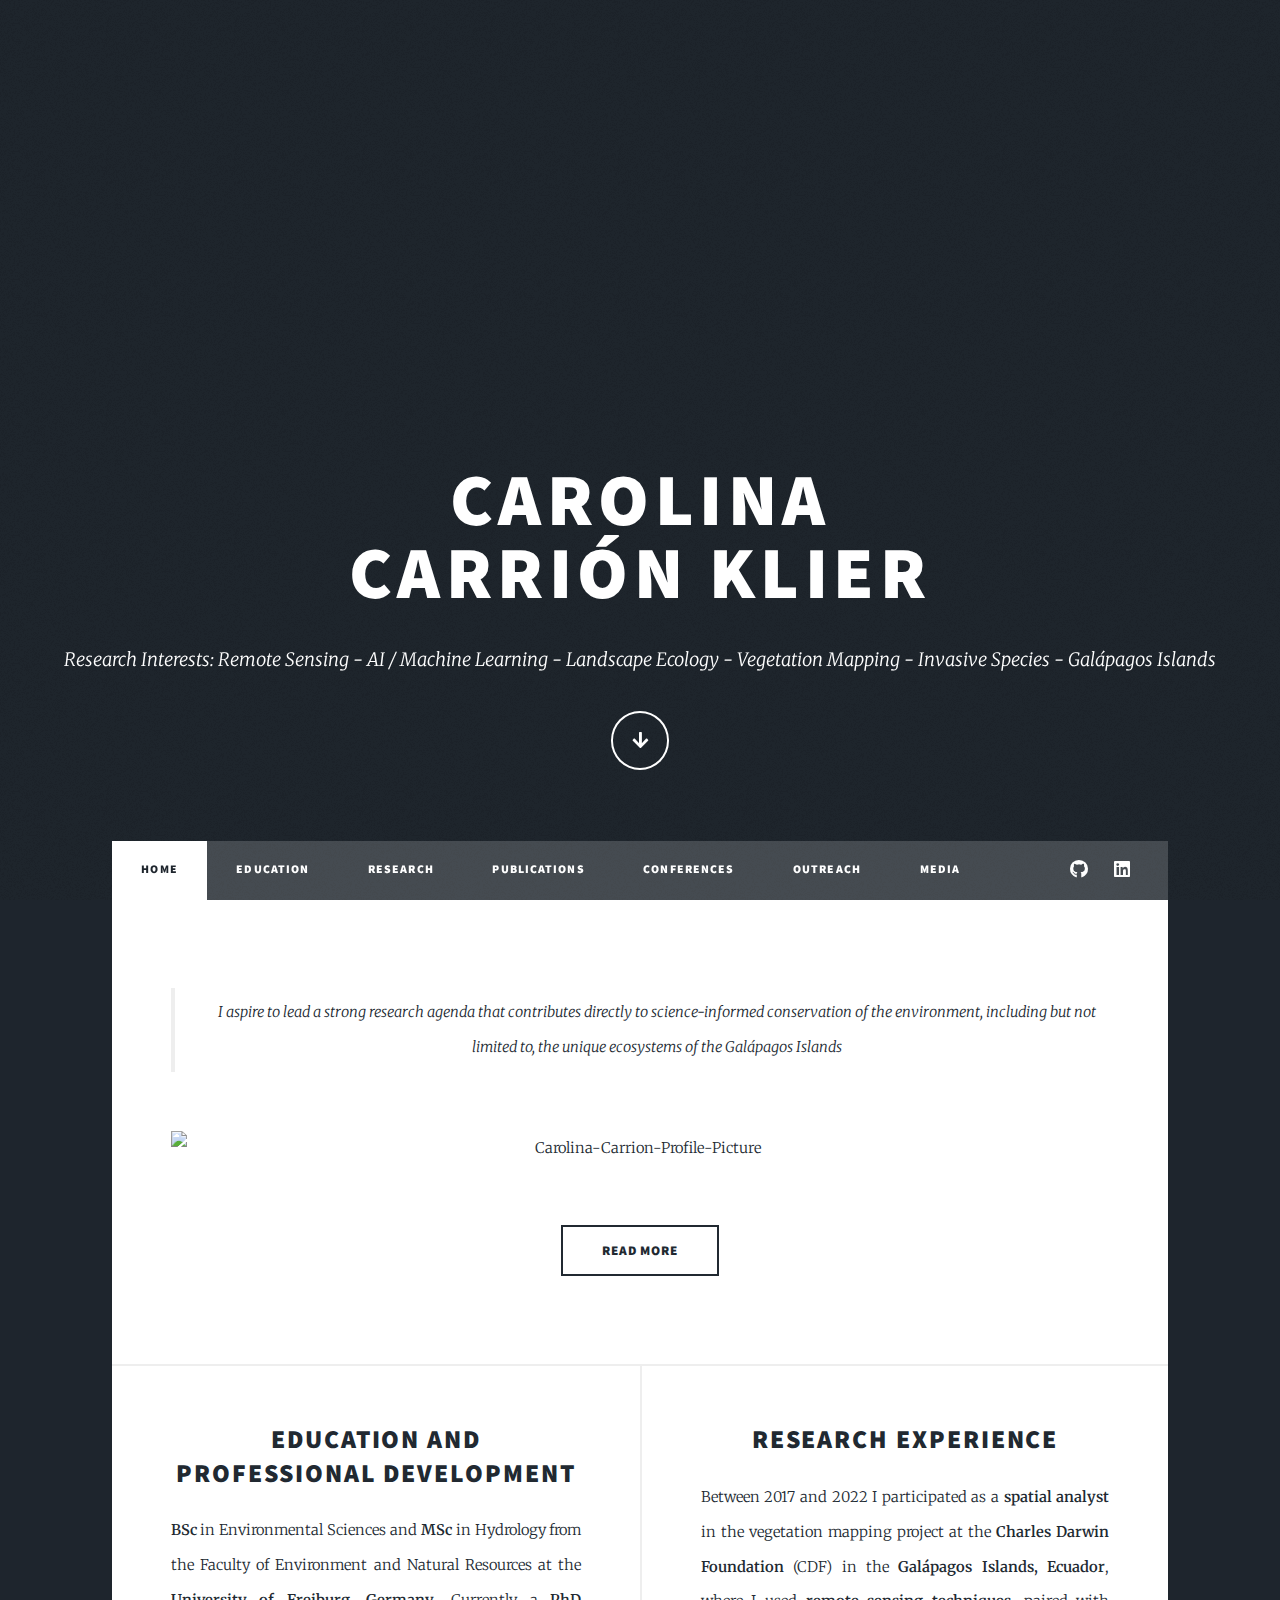
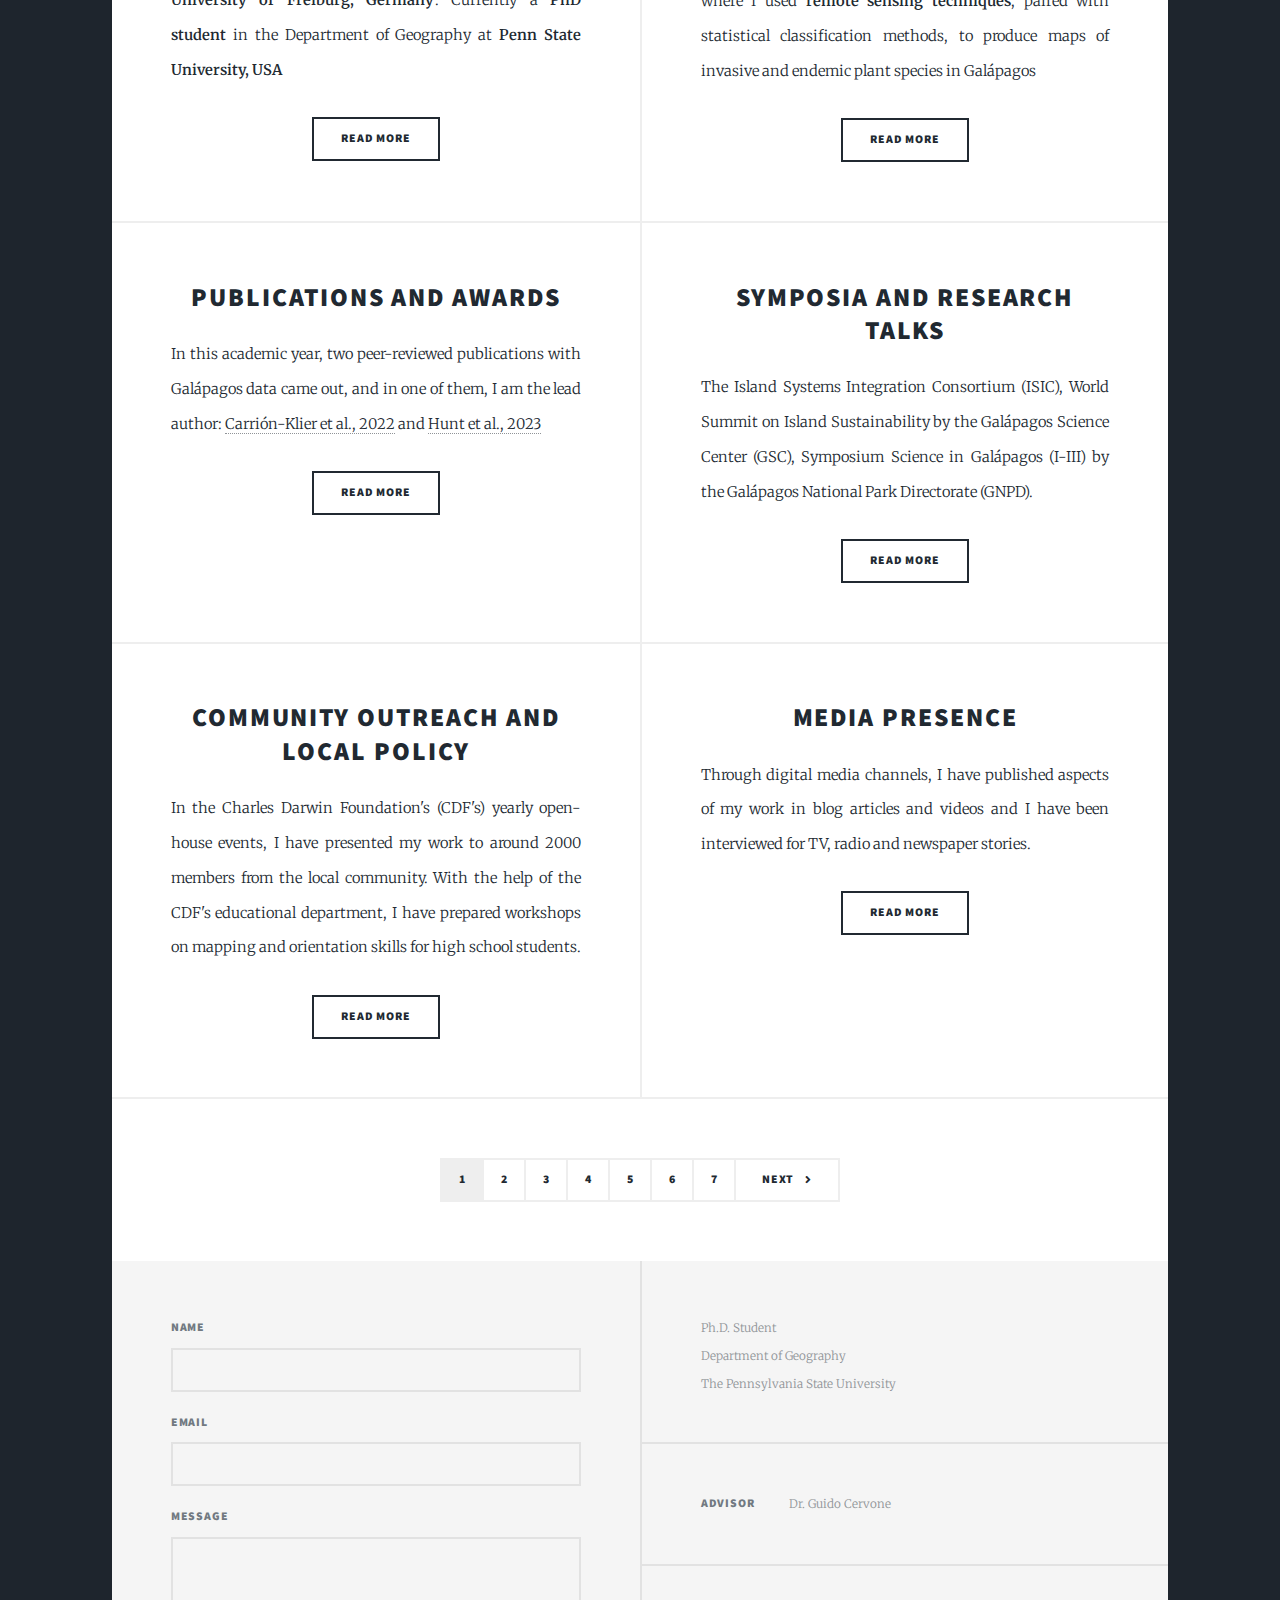
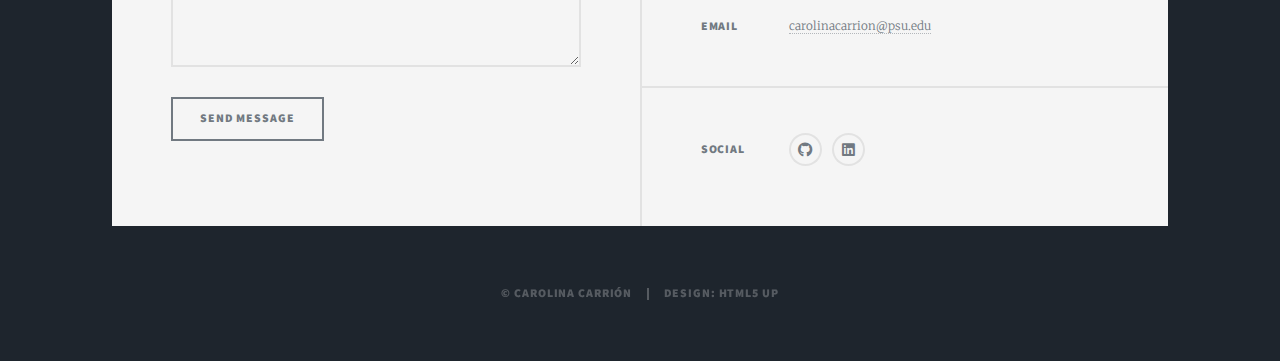
==== commit 5399ec99: "updated CV" ====
--- a/index.html
+++ b/index.html
@@ -21,10 +21,7 @@
 					<div id="intro">
 						<h1>Carolina<br />
 						Carrión Klier</h1>
-						<p>I aspire to lead a strong research agenda that 
-						contributes directly to science-informed conservation 
-						of the environment, including but not limited to, the
-						 unique ecosystems of the Galápagos Islands</p>
+						<p>Research Interests: Remote Sensing - AI / Machine Learning - Landscape Ecology - Vegetation Mapping - Invasive Species - Galápagos Islands</p>
 						<ul class="actions">
 							<li><a href="#header" class="button icon solid solo fa-arrow-down scrolly">Continue</a></li>
 						</ul>
@@ -39,7 +36,7 @@
 					<nav id="nav">
 						<ul class="links">
 							<li class="active"><a href="index.html">Home</a></li>
-							<li><a href="work.html">Work</a></li>
+							<!--li><a href="work.html">Work</a></li-->
 							<li><a href="education.html">Education</a></li>
 							<li><a href="research.html">Research</a></li>
 							<li><a href="publications.html">Publications</a></li>
@@ -58,12 +55,17 @@
 
 				<!-- Main -->
 					<div id="main">
-
+								
 						<!-- Featured Post -->
 							<article class="post featured">
+								<!-- Blockquote -->
+								<blockquote>I aspire to lead a strong research agenda that 
+									contributes directly to science-informed conservation 
+									of the environment, including but not limited to, the
+									 unique ecosystems of the Galápagos Islands</blockquote>
 								<header class="major">
 									<!-- span class="date">April 25, 2017</span-->
-									<h2><a href="work.html">My Work</a></h2>
+									<!--h2><a href="work.html">My Work</a></h2-->
 									<!-- p>Aenean ornare velit lacus varius enim ullamcorper proin aliquam<br />
 									facilisis ante sed etiam magna interdum congue. Lorem ipsum dolor<br />
 									amet nullam sed etiam veroeros.</p-->
@@ -80,7 +82,7 @@
 								<article>
 									<header>
 										<!-- span class="date">April 24, 2017</span-->
-										<h2><a href="education.html">Higher Education</a></h2>
+										<h2><a href="education.html">Education and Professional Development</a></h2>
 									</header>
 									<!-- a href="#" class="image fit"><img src="images/pic02.jpg" alt="" /></a-->
 									<p><b>BSc</b> in Environmental Sciences and <b>MSc</b> in Hydrology from the Faculty of Environment and
@@ -106,7 +108,7 @@
 								<article>
 									<header>
 										<!-- span class="date">April 24, 2017</span-->
-										<h2><a href="publications.html">Publications</a></h2>
+										<h2><a href="publications.html">Publications and Awards</a></h2>
 									</header>
 									<!-- a href="#" class="image fit"><img src="images/pic04.jpg" alt="" /></a-->
 									<p>In this academic year, two peer-reviewed publications with Galápagos data came out, and in one of them, I am the lead author: 
@@ -121,11 +123,10 @@
 								<article>
 									<header>
 										<!-- span class="date">April 24, 2017</span-->
-										<h2><a href="conferences.html">Symposia and Conferences</a></h2>
+										<h2><a href="conferences.html">Symposia and Research Talks</a></h2>
 									</header>
 									<!-- a href="#" class="image fit"><img src="images/pic05.jpg" alt="" /></a-->
-									<p>American Geophysical Union (AGU), 
-										The Island Systems Integration Consortium (ISIC), 
+									<p>The Island Systems Integration Consortium (ISIC), 
 										World Summit on Island Sustainability by the 
 										Galápagos Science Center (GSC), 
 										Symposium Science in Galápagos (I-III) by the Galápagos National Park Directorate (GNPD).</p>
@@ -136,12 +137,12 @@
 								<article>
 									<header>
 										<!-- span class="date">April 24, 2017</span-->
-										<h2><a href="outreach.html">Community Outreach</a></h2>
+										<h2><a href="outreach.html">Community Outreach and Local Policy</a></h2>
 									</header>
 									<!-- a href="#" class="image fit"><img src="images/pic06.jpg" alt="" /></a-->
 									<p>In the Charles Darwin Foundation's (CDF's) yearly open-house events, 
 										I have presented my work to around 2000 members from the local community. With the help of the 
-										CDF’s educational department, I have prepared workshops on mapping and orientation skills 
+										CDF's educational department, I have prepared workshops on mapping and orientation skills 
 										for high school students.</p>
 									<ul class="actions special">
 										<li><a href="outreach.html" class="button">Read more</a></li>
@@ -150,14 +151,13 @@
 								<article>
 									<header>
 										<!-- span class="date">April 24, 2017</span-->
-										<h2><a href="research.html">Research Related <br />
-											Presence in Media</a></h2>
+										<h2><a href="media.html">Media Presence</a></h2>
 									</header>
 
 									<p>Through digital media channels, I have published aspects of my work in blog articles and videos and  
 										I have been interviewed for TV, radio and newspaper stories. </p>
 									<ul class="actions special">
-										<li><a href="research.html" class="button">Read more</a></li>
+										<li><a href="media.html" class="button">Read more</a></li>
 									</ul>
 								</article>
 							</section>
@@ -166,13 +166,13 @@
 							<footer>
 								<div class="pagination">
 									<a href="index.html" class="page active">1</a>
-									<a href="work.html" class="page">2</a>
-									<a href="education.html" class="page">3</a>
-									<a href="research.html" class="page">4</a>
-									<a href="publications.html" class="page">5</a>
-									<a href="conferences.html" class="page">6</a>
-									<a href="outreach.html" class="page">7</a>
-									<a href="media.html" class="page">8</a>
+									<!--a href="work.html" class="page">2</a-->
+									<a href="education.html" class="page">2</a>
+									<a href="research.html" class="page">3</a>
+									<a href="publications.html" class="page">4</a>
+									<a href="conferences.html" class="page">5</a>
+									<a href="outreach.html" class="page">6</a>
+									<a href="media.html" class="page">7</a>
 									<a href="work.html" class="next">Next</a>
 								</div>
 							</footer>
@@ -204,8 +204,8 @@
 						</section>
 						<section class="split contact">
 							<section class="alt">
-								<h3>Affiliation</h3>
-								<p>PhD Student at the<br />
+								<!-- h3>Affiliation</h3-->
+								<p>Ph.D. Student<br />
 							    Department of Geography<br />
 								The Pennsylvania State University</p>
 							</section>
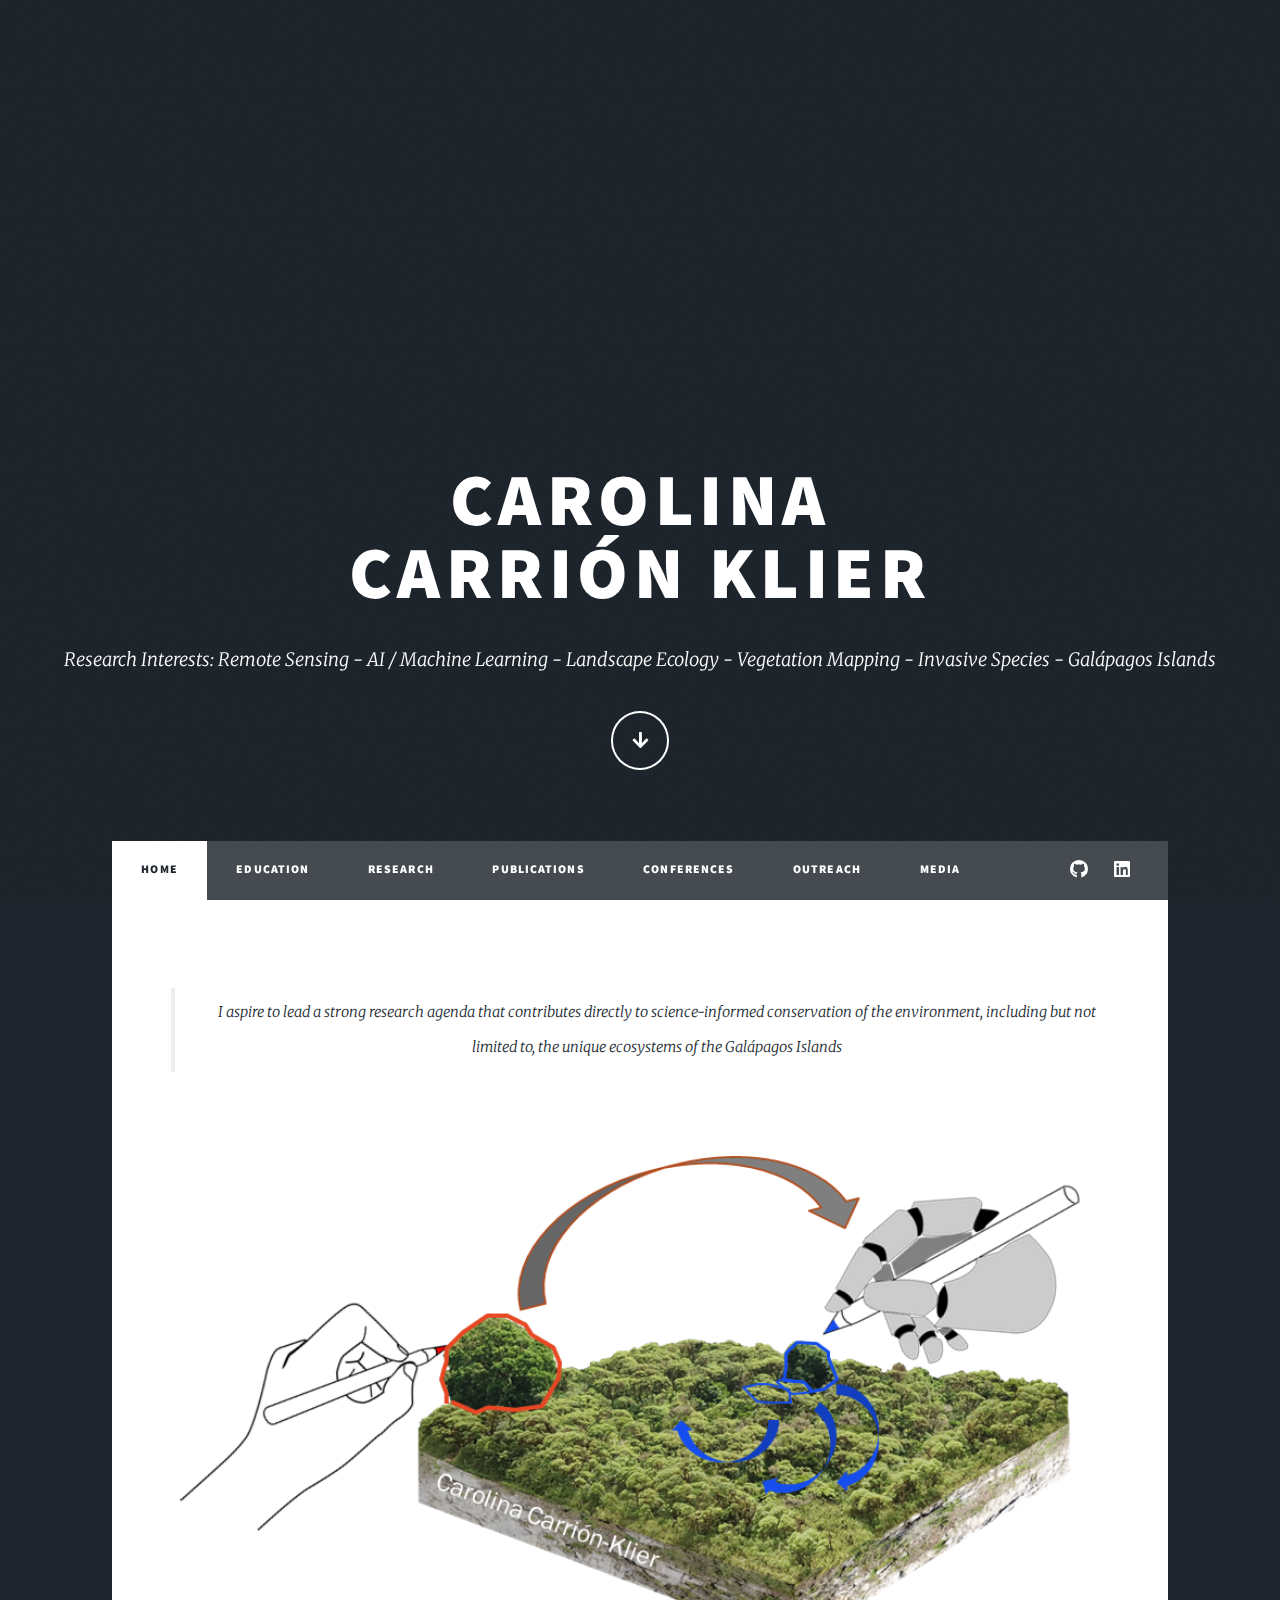
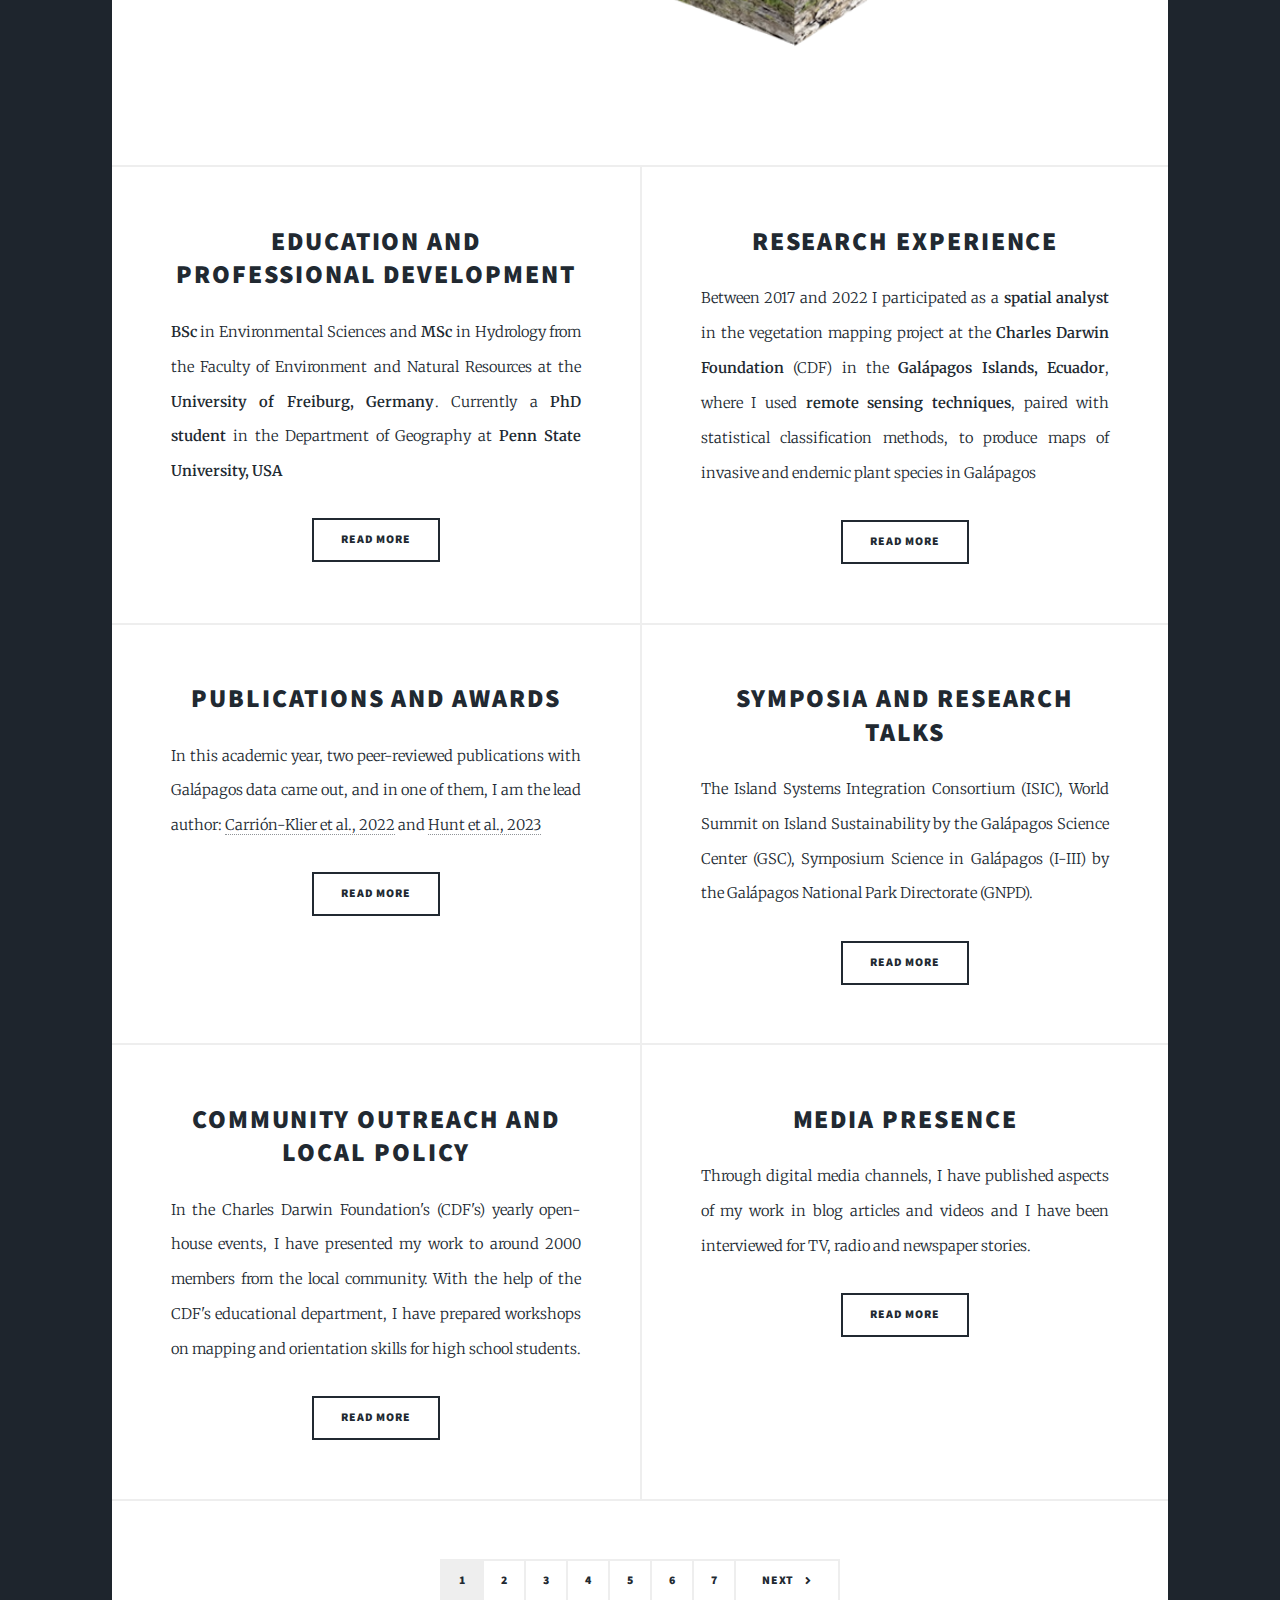
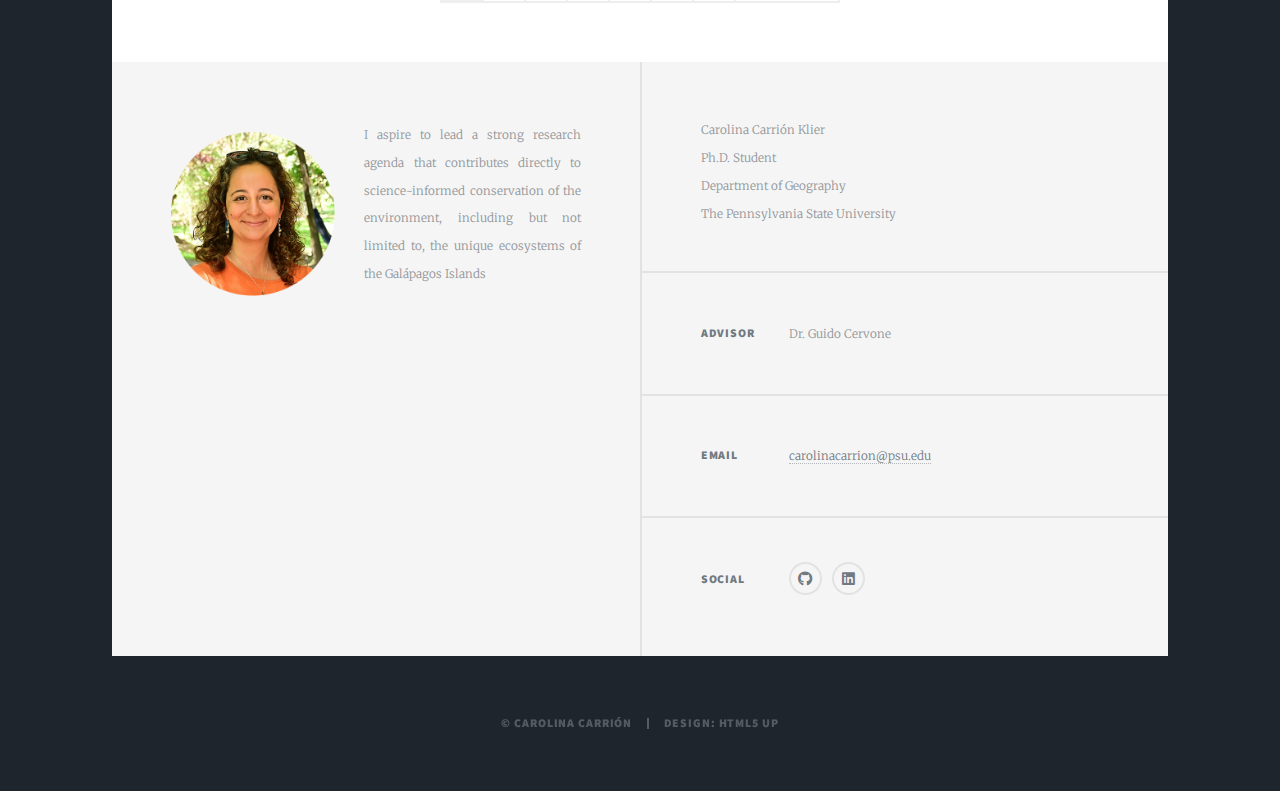
==== commit c87c4e1c: "new graphics" ====
--- a/index.html
+++ b/index.html
@@ -70,11 +70,11 @@
 									facilisis ante sed etiam magna interdum congue. Lorem ipsum dolor<br />
 									amet nullam sed etiam veroeros.</p-->
 								</header>
-								<a href="#" class="image main"><img src="images/Landscape.png" alt="Carolina-Carrion-Profile-Picture" /></a>
+								<a href="#" class="image main"><img src="images/DL-Object_classification_Graphic.png" alt="Carolina-Carrion-Profile-Picture" /></a>
 								
-								<ul class="actions special">
+								<!--ul class="actions special">
 									<li><a href="work.html" class="button large">Read more</a></li>
-								</ul>
+								</ul-->
 							</article>
 
 						<!-- Posts -->
@@ -182,7 +182,13 @@
 				<!-- Footer -->
 					<footer id="footer">
 						<section>
-							<form method="post" action="#">
+							<p><span class="image left"><img src="images/carrion-klier--carolina_circular.png" alt="" /></span>
+								I aspire to lead a strong research agenda that 
+								contributes directly to science-informed conservation 
+								of the environment, including but not limited to, the
+								 unique ecosystems of the Galápagos Islands</p>
+									
+							<!--form method="post" action="#">
 								<div class="fields">
 									<div class="field">
 										<label for="name">Name</label>
@@ -200,12 +206,13 @@
 								<ul class="actions">
 									<li><input type="submit" value="Send Message" /></li>
 								</ul>
-							</form>
+							</form-->
 						</section>
 						<section class="split contact">
 							<section class="alt">
 								<!-- h3>Affiliation</h3-->
-								<p>Ph.D. Student<br />
+								<p>Carolina Carrión Klier</br>
+								Ph.D. Student<br />
 							    Department of Geography<br />
 								The Pennsylvania State University</p>
 							</section>
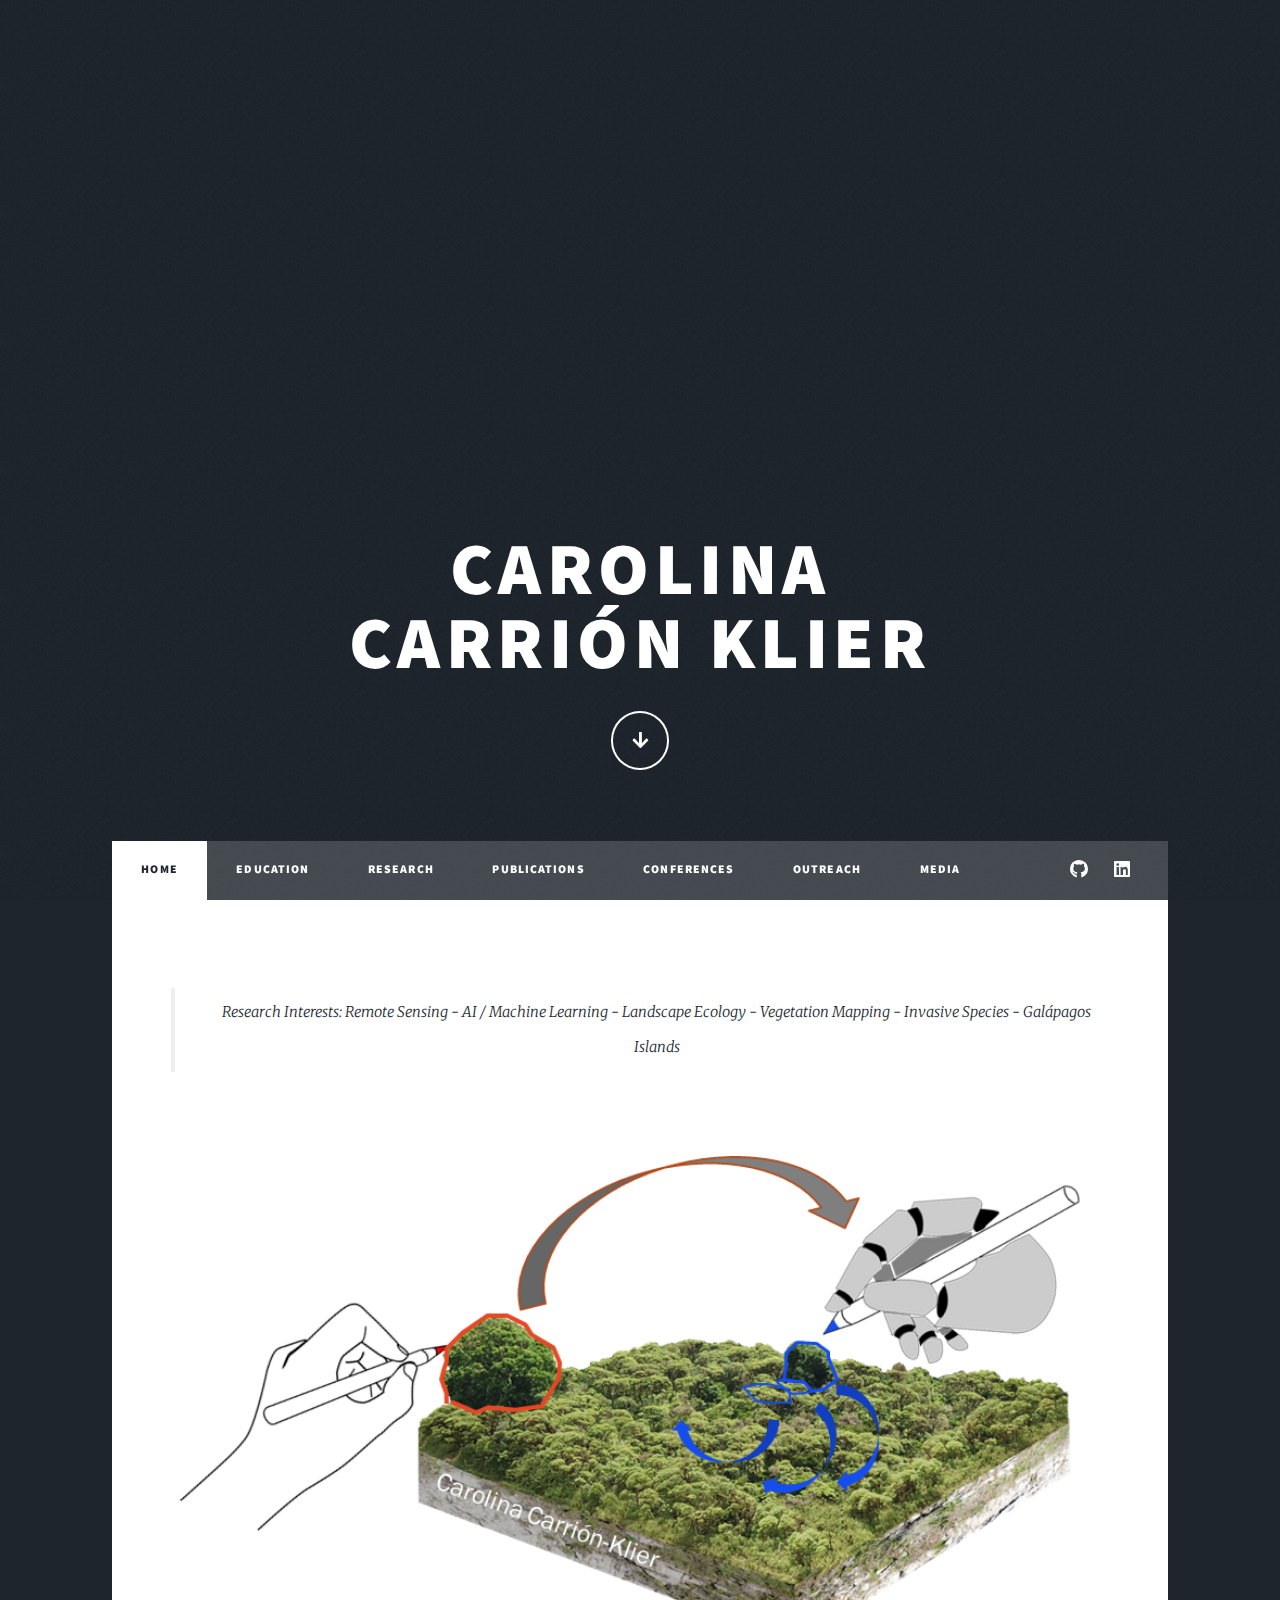
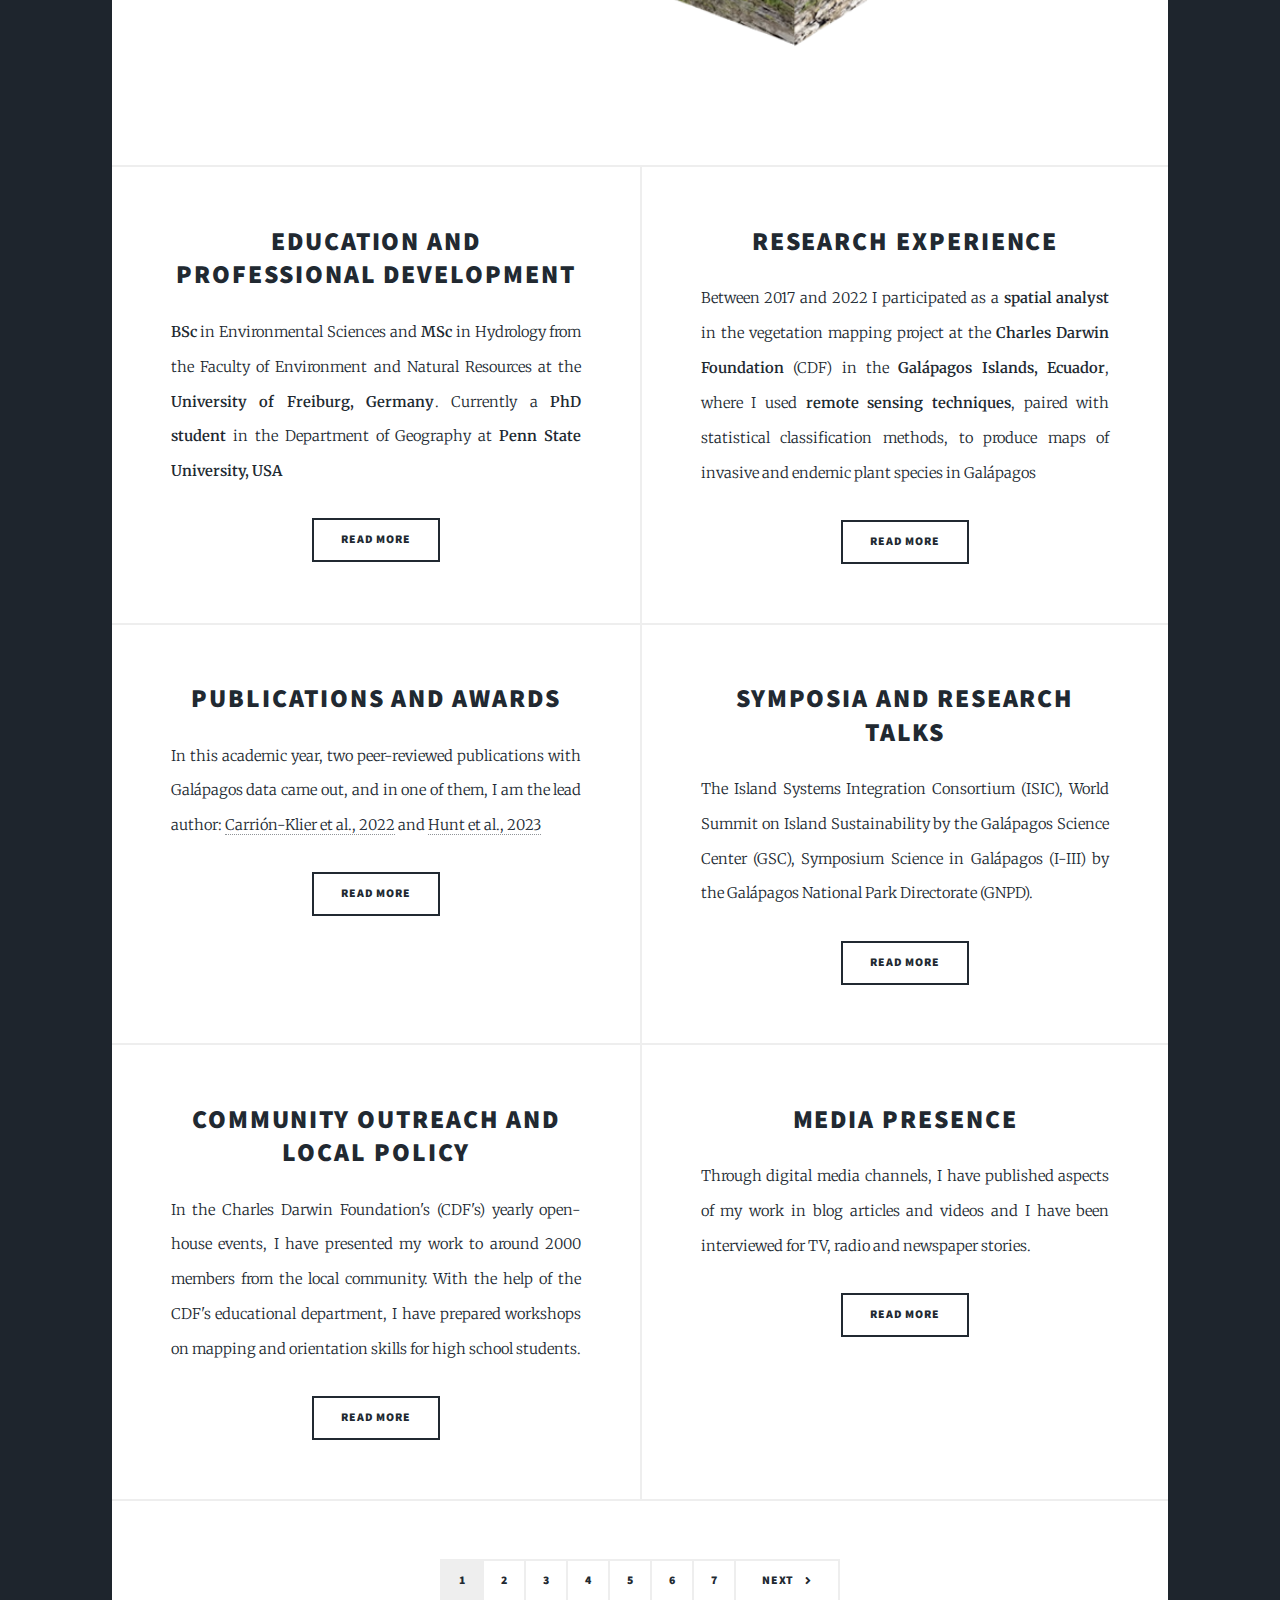
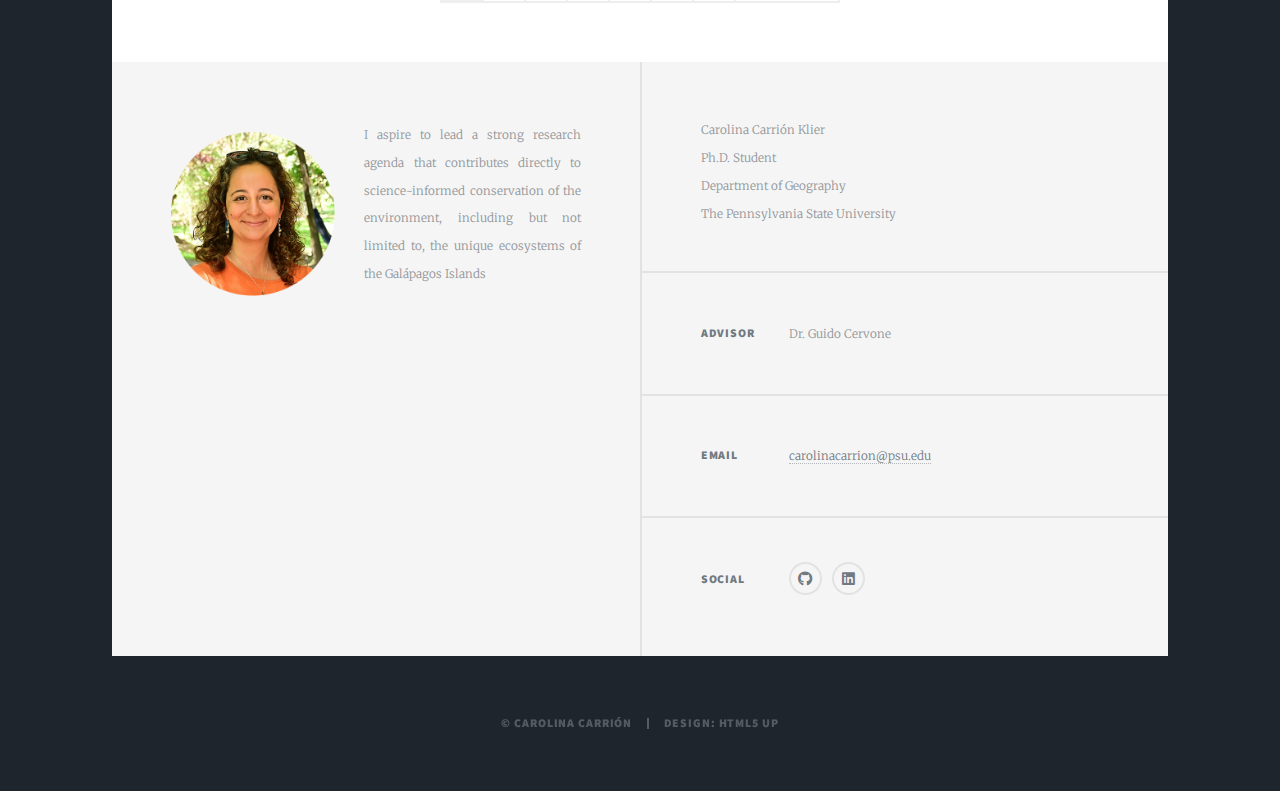
==== commit a4e02633: "newphoto" ====
--- a/index.html
+++ b/index.html
@@ -21,7 +21,7 @@
 					<div id="intro">
 						<h1>Carolina<br />
 						Carrión Klier</h1>
-						<p>Research Interests: Remote Sensing - AI / Machine Learning - Landscape Ecology - Vegetation Mapping - Invasive Species - Galápagos Islands</p>
+						
 						<ul class="actions">
 							<li><a href="#header" class="button icon solid solo fa-arrow-down scrolly">Continue</a></li>
 						</ul>
@@ -59,10 +59,7 @@
 						<!-- Featured Post -->
 							<article class="post featured">
 								<!-- Blockquote -->
-								<blockquote>I aspire to lead a strong research agenda that 
-									contributes directly to science-informed conservation 
-									of the environment, including but not limited to, the
-									 unique ecosystems of the Galápagos Islands</blockquote>
+								<blockquote>Research Interests: Remote Sensing - AI / Machine Learning - Landscape Ecology - Vegetation Mapping - Invasive Species - Galápagos Islands</blockquote>
 								<header class="major">
 									<!-- span class="date">April 25, 2017</span-->
 									<!--h2><a href="work.html">My Work</a></h2-->
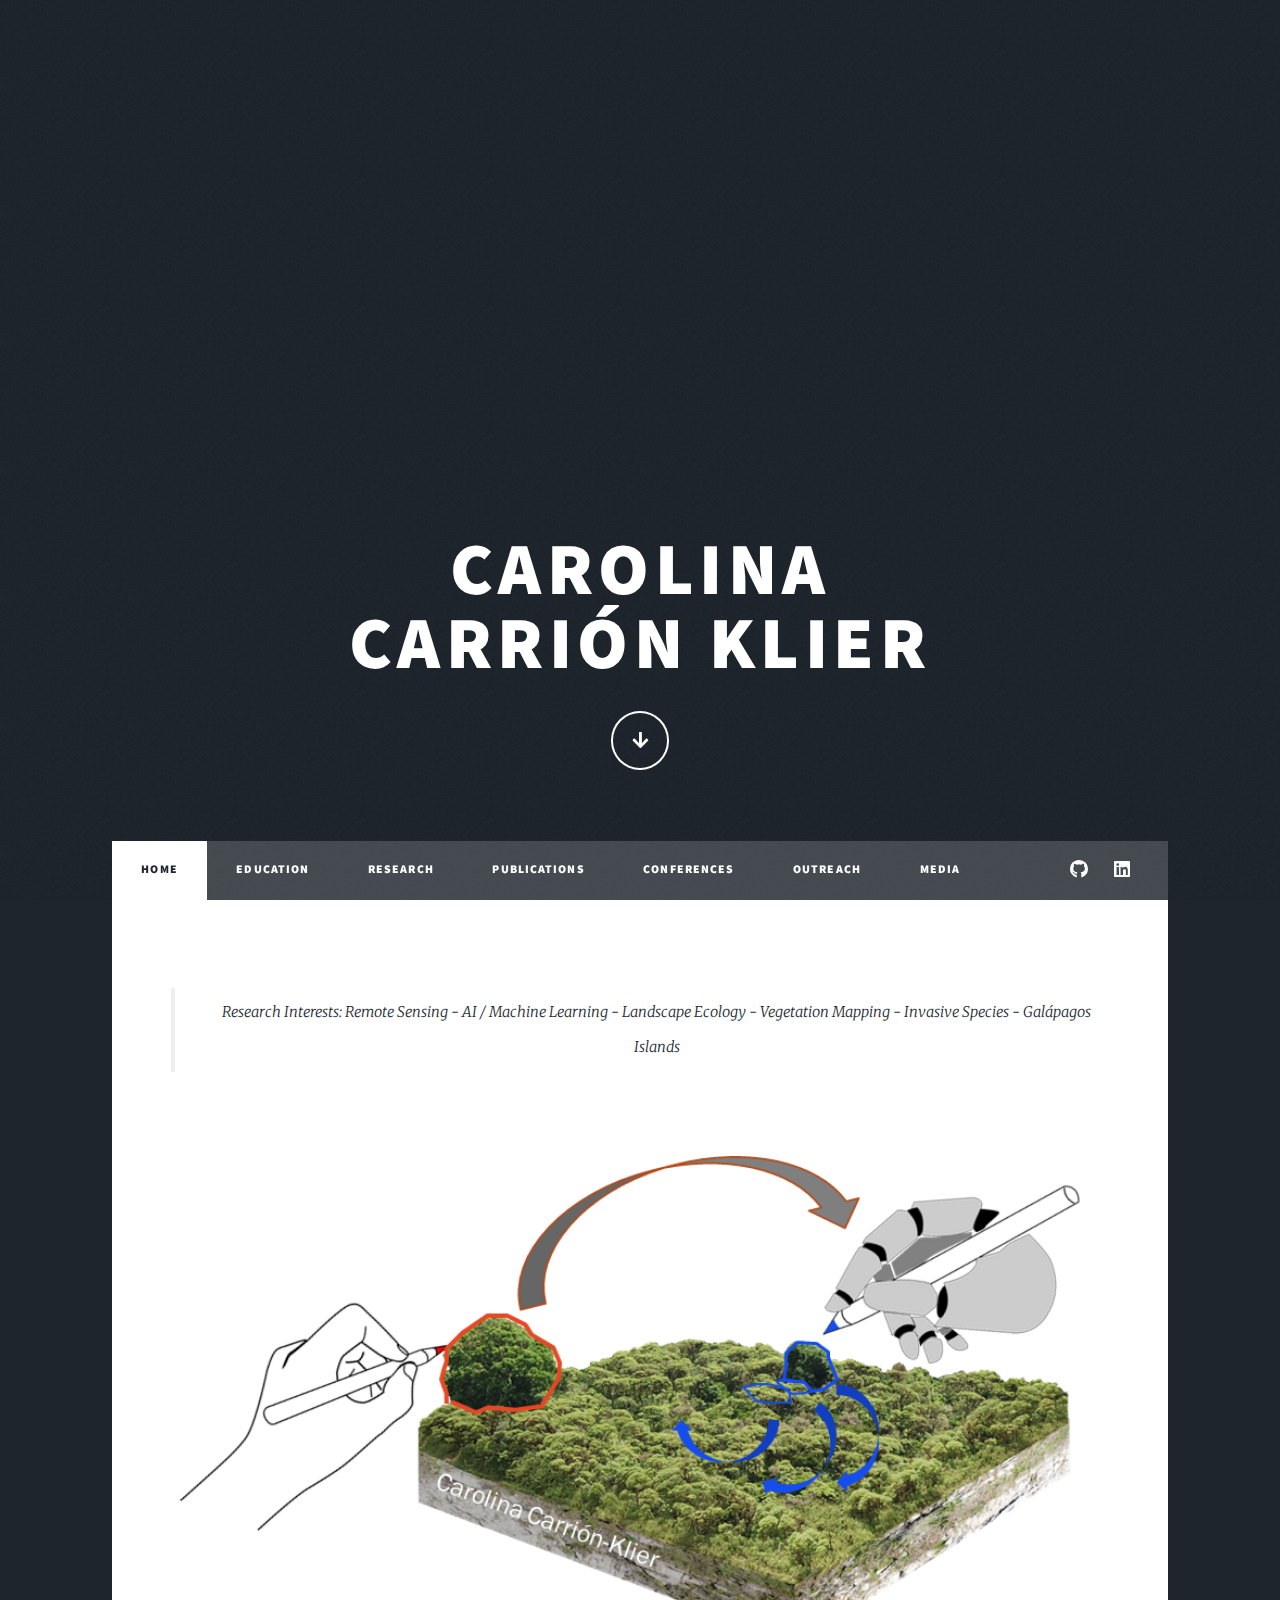
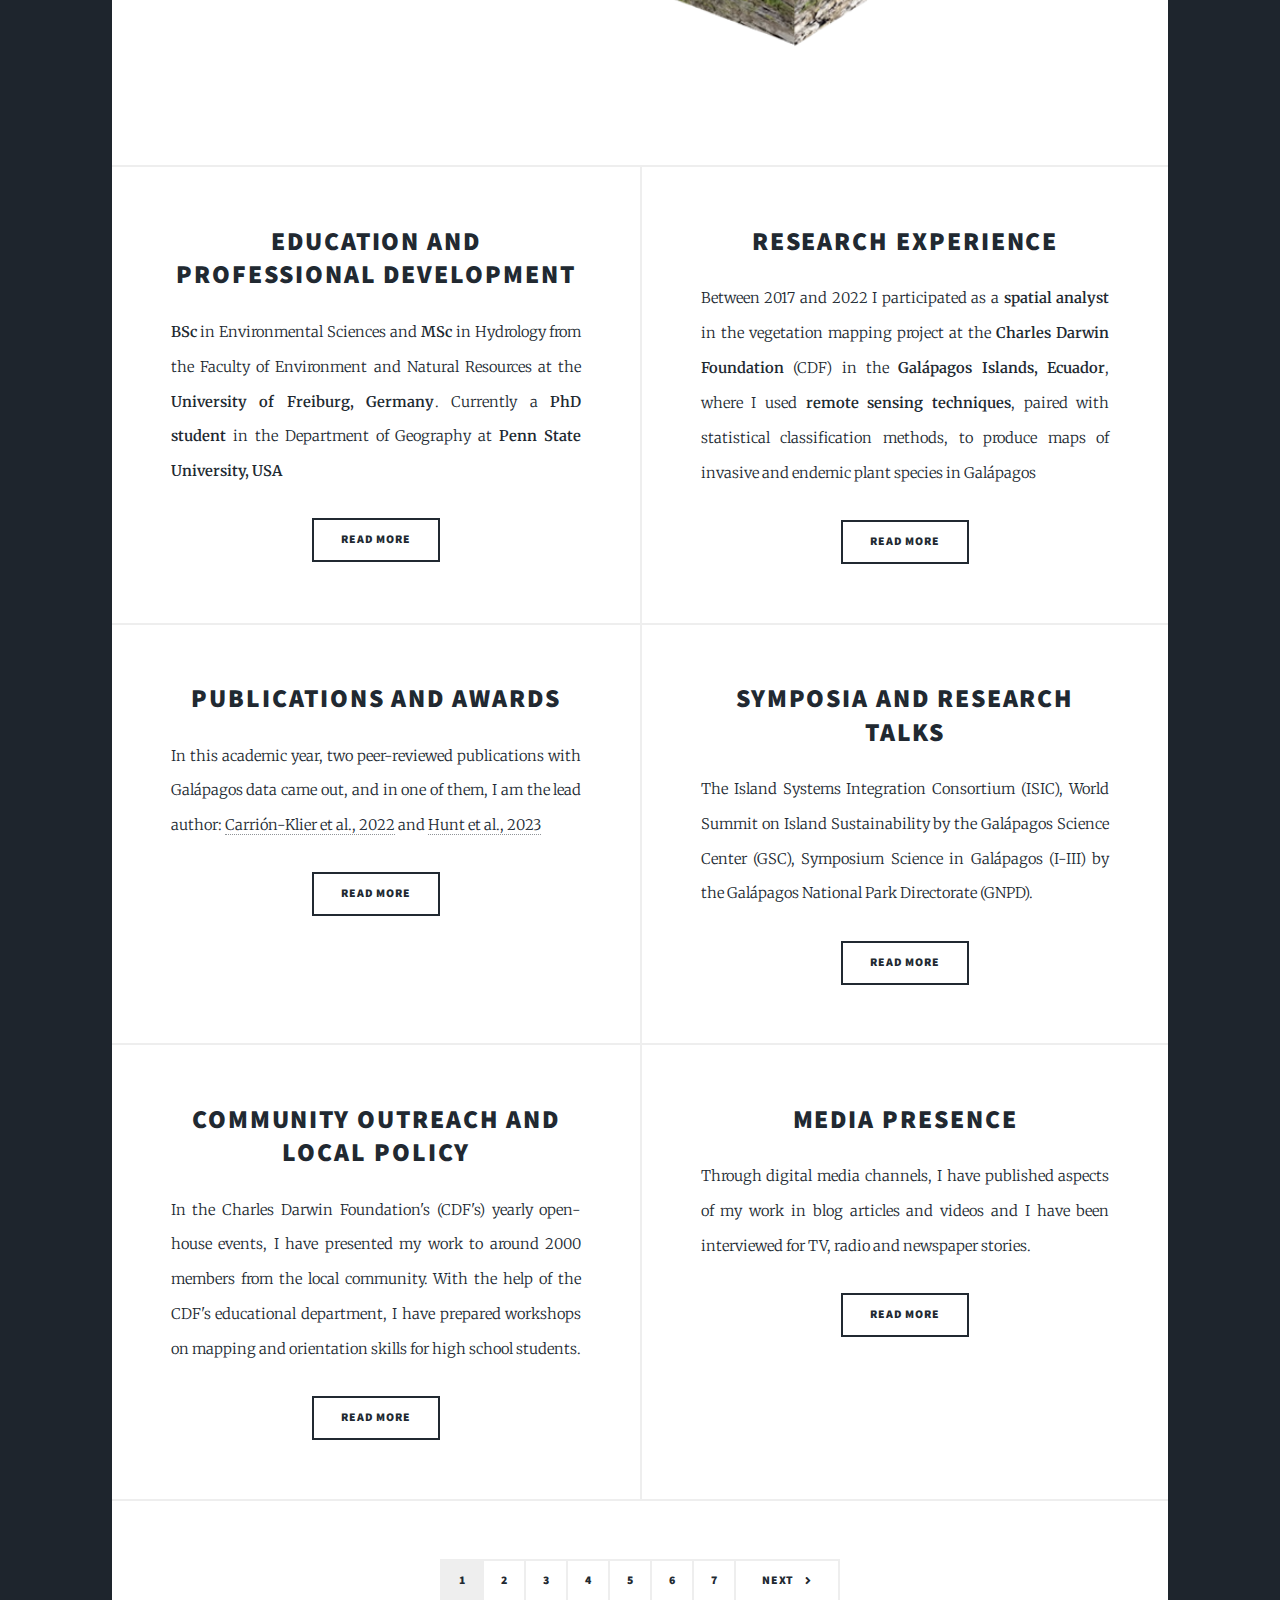
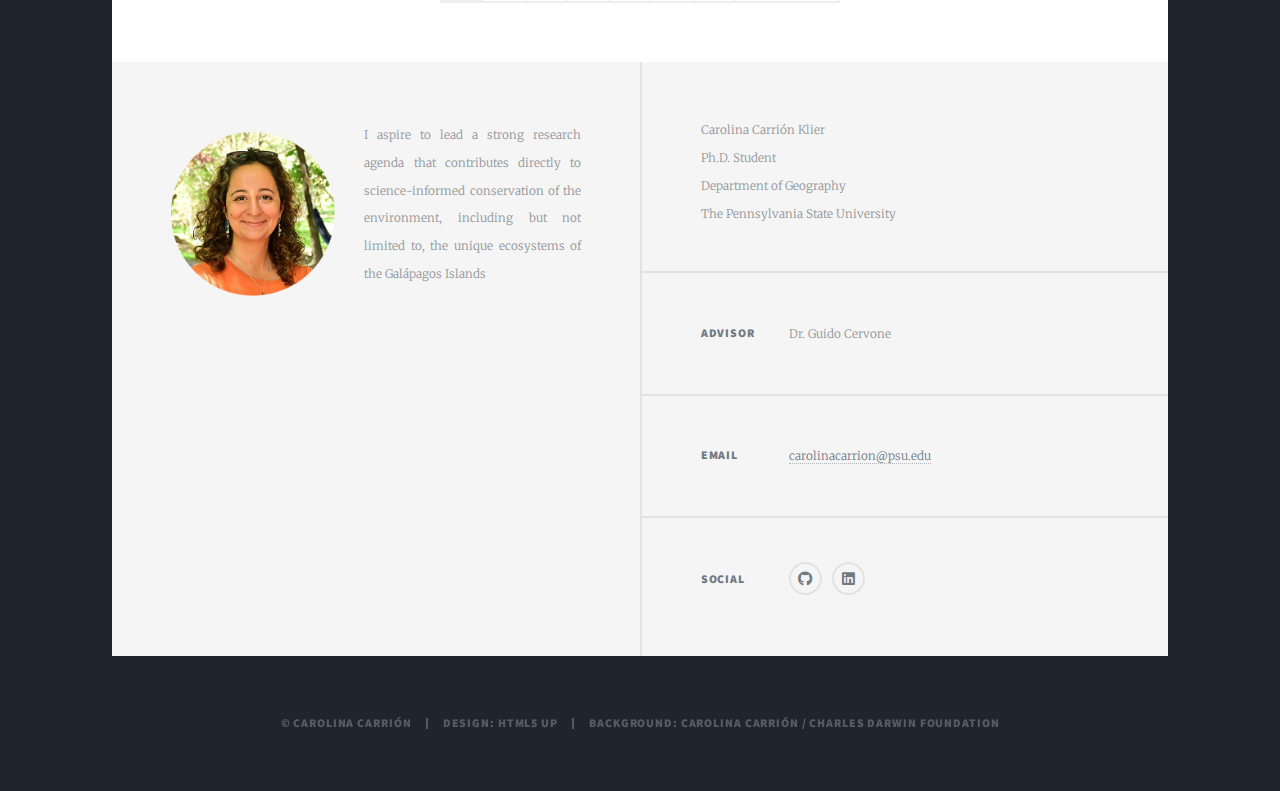
==== commit 1644ea95: "with my name" ====
--- a/index.html
+++ b/index.html
@@ -236,7 +236,7 @@
 
 				<!-- Copyright -->
 					<div id="copyright">
-						<ul><li>&copy; Carolina Carrión</li><li>Design: HTML5 UP</li></ul>
+						<ul><li>&copy; Carolina Carrión</li><li>Design: HTML5 UP</li><li>Background: Carolina Carrión / Charles Darwin Foundation</li></ul>
 					</div>
 
 			</div>
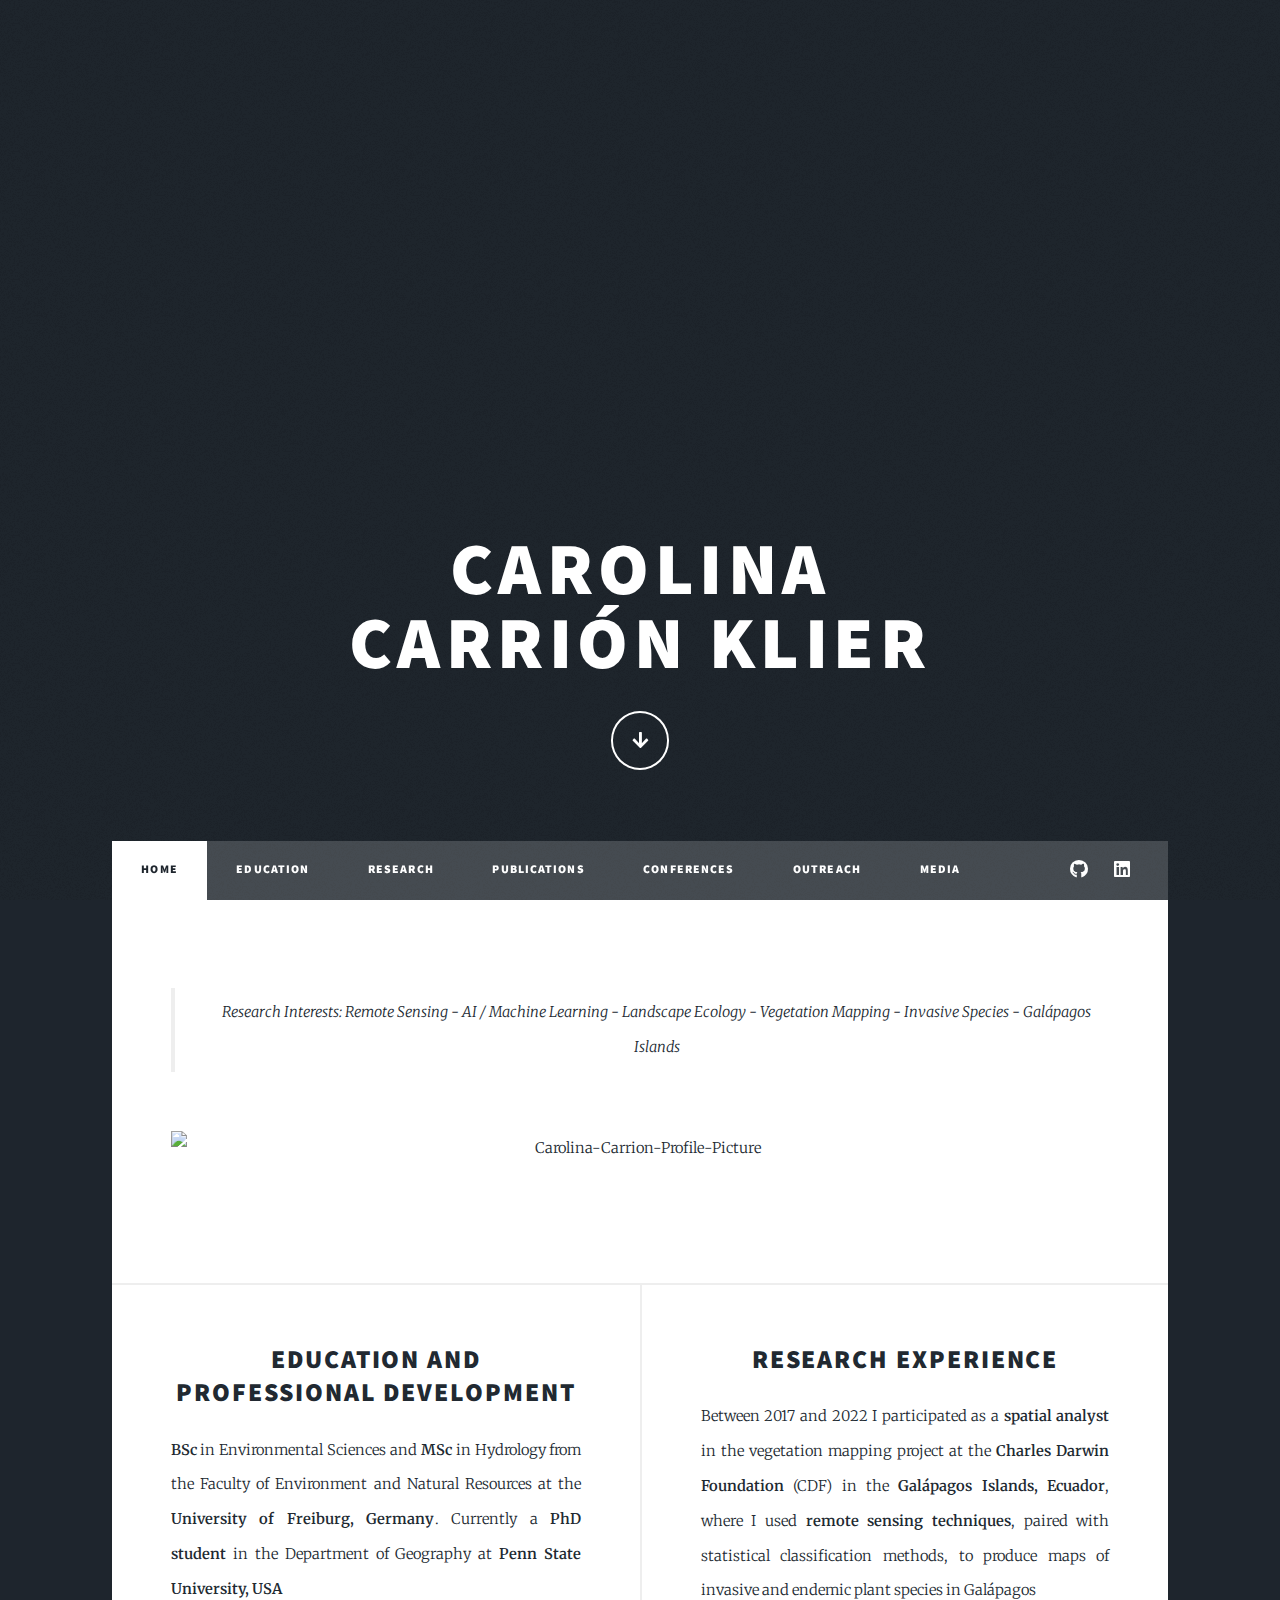
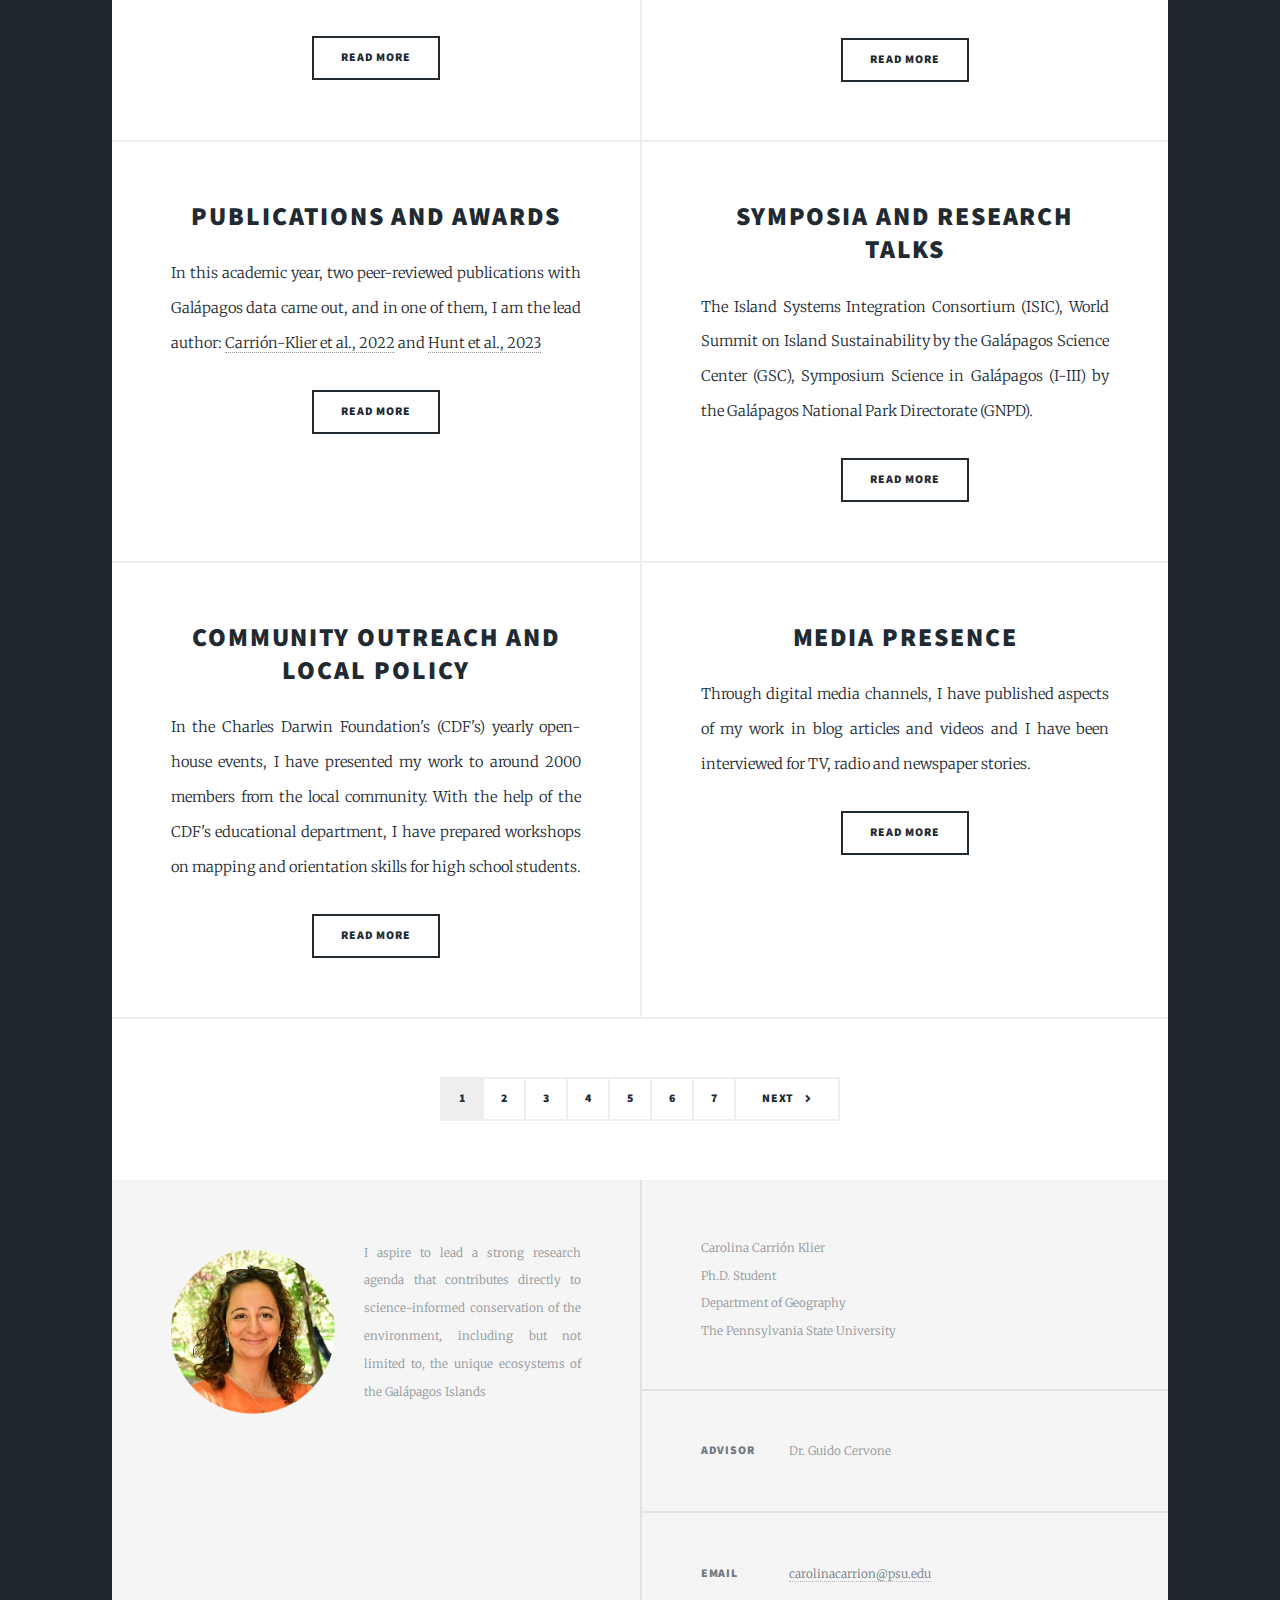
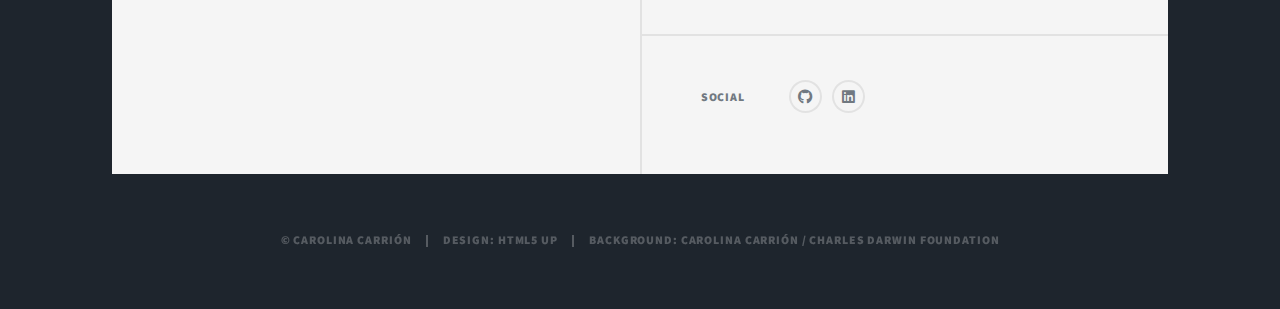
==== commit 8ed88bd1: "cube composition" ====
--- a/index.html
+++ b/index.html
@@ -67,7 +67,7 @@
 									facilisis ante sed etiam magna interdum congue. Lorem ipsum dolor<br />
 									amet nullam sed etiam veroeros.</p-->
 								</header>
-								<a href="#" class="image main"><img src="images/DL-Object_classification_Graphic.png" alt="Carolina-Carrion-Profile-Picture" /></a>
+								<a href="#" class="image main"><img src="images/cube_composition.png" alt="Carolina-Carrion-Profile-Picture" /></a>
 								
 								<!--ul class="actions special">
 									<li><a href="work.html" class="button large">Read more</a></li>
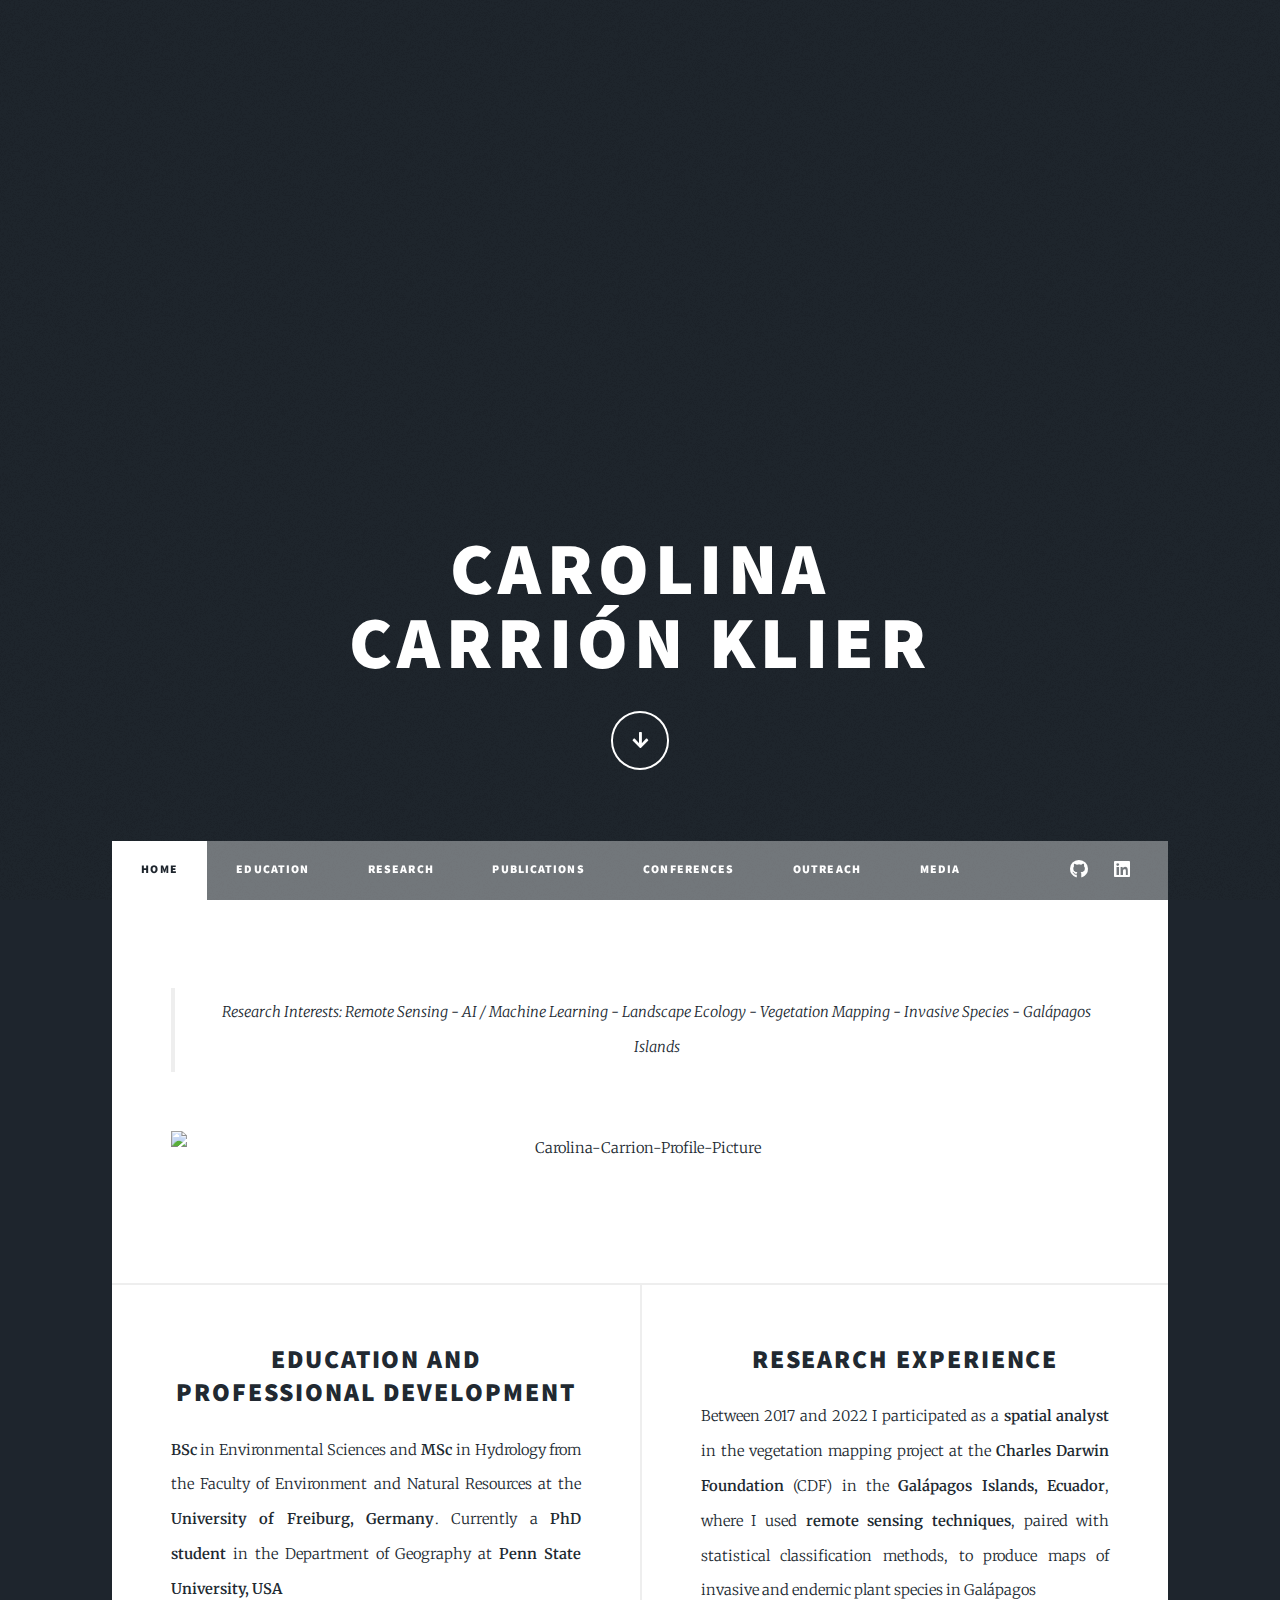
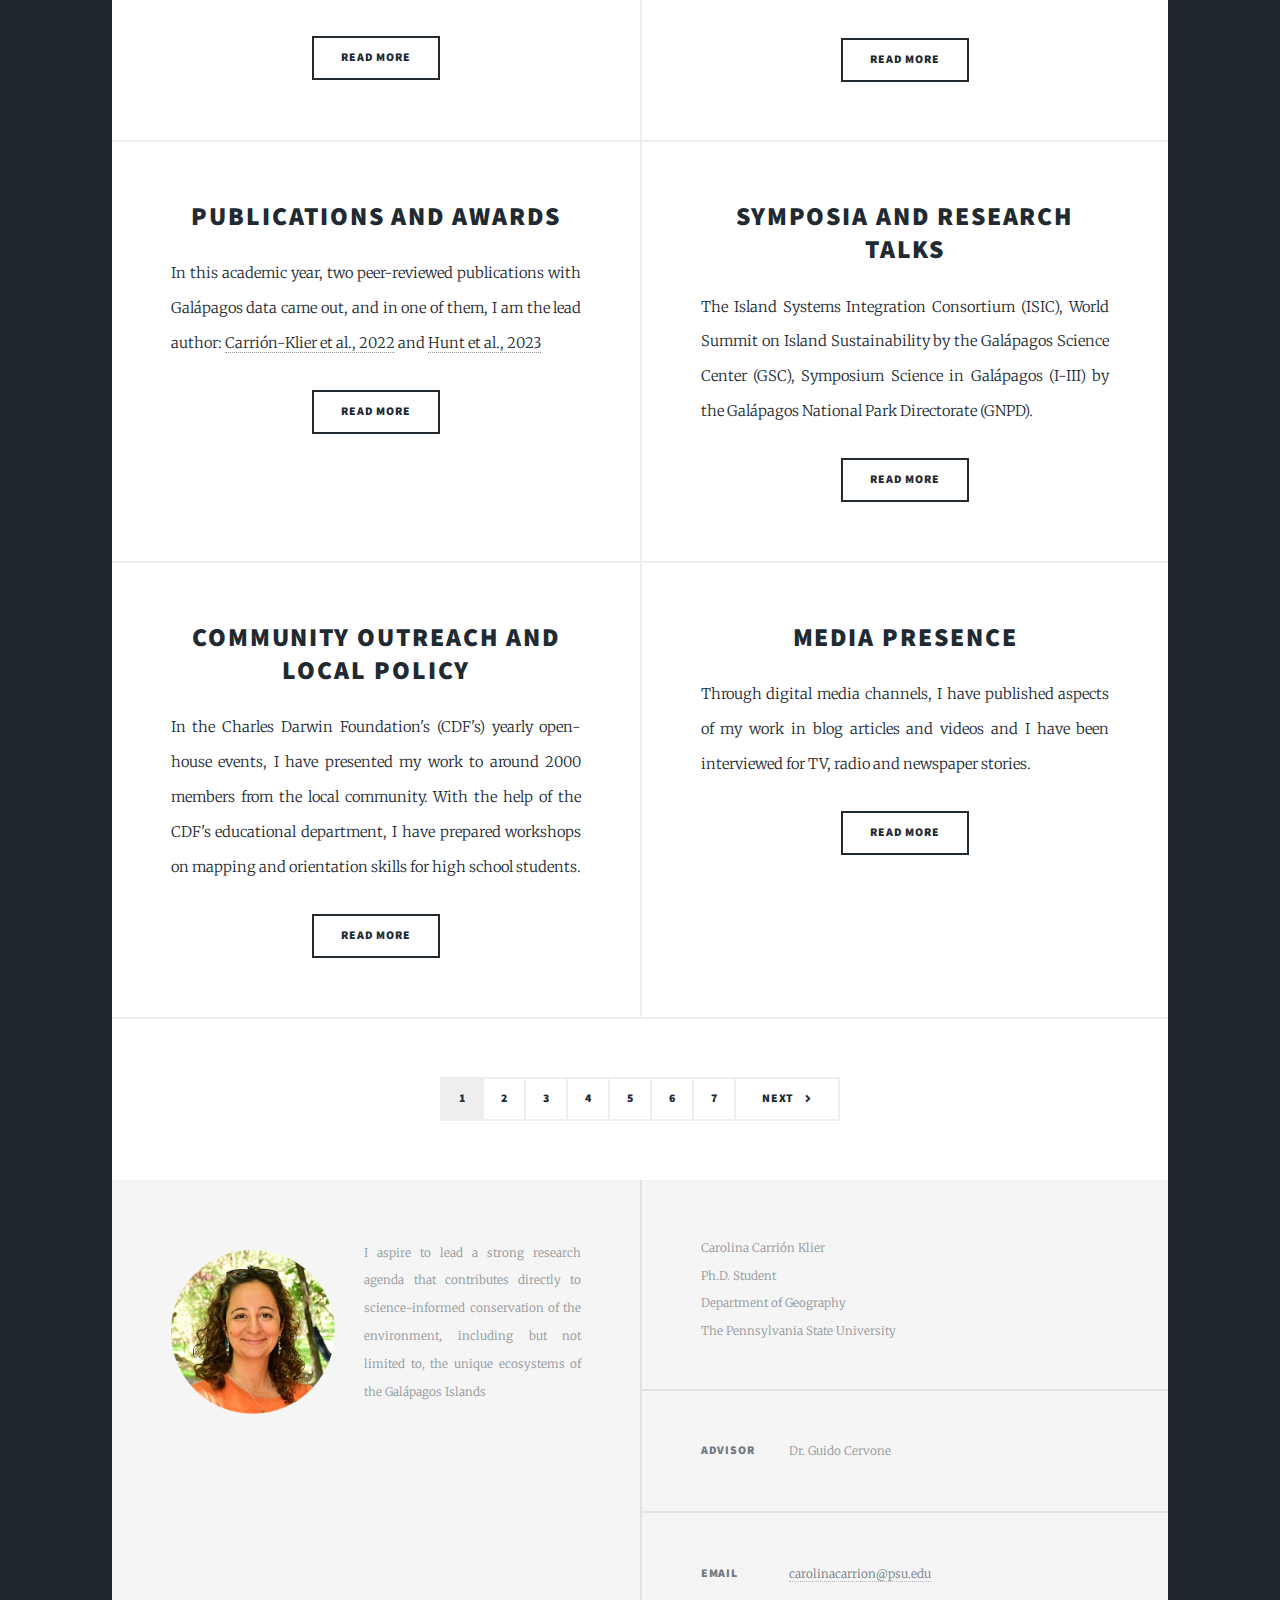
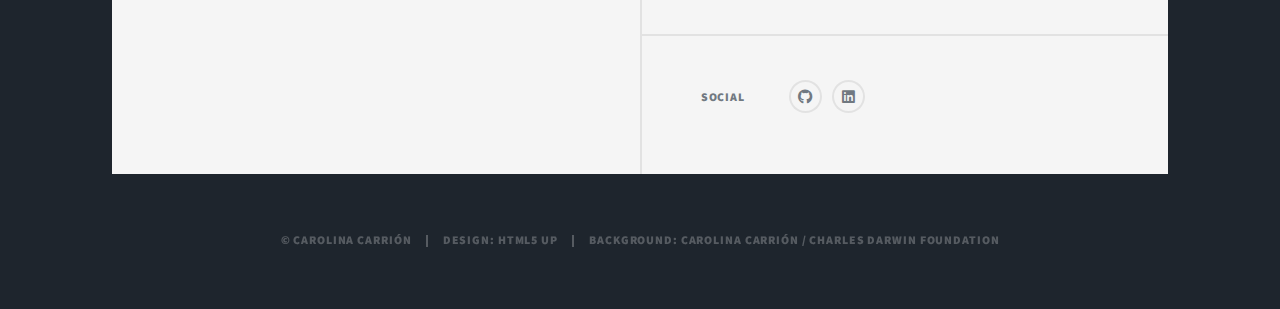
==== commit 0f79da60: "After FM" ====
--- a/index.html
+++ b/index.html
@@ -67,7 +67,7 @@
 									facilisis ante sed etiam magna interdum congue. Lorem ipsum dolor<br />
 									amet nullam sed etiam veroeros.</p-->
 								</header>
-								<a href="#" class="image main"><img src="images/cube_composition.png" alt="Carolina-Carrion-Profile-Picture" /></a>
+								<a  class="image main"><img src="images/cube_composition.png" alt="Carolina-Carrion-Profile-Picture" /></a>
 								
 								<!--ul class="actions special">
 									<li><a href="work.html" class="button large">Read more</a></li>
--- a/assets/css/main.css
+++ b/assets/css/main.css
@@ -3606,7 +3606,7 @@
 /* Nav */
 
 	#nav {
-		color: #ffffff;
+		color: #272626;
 		display: -moz-flex;
 		display: -webkit-flex;
 		display: -ms-flex;
@@ -3615,7 +3615,7 @@
 		-webkit-transition: -webkit-transform 1s ease, opacity 1s ease;
 		-ms-transition: -ms-transform 1s ease, opacity 1s ease;
 		transition: transform 1s ease, opacity 1s ease;
-		background: rgba(255, 255, 255, 0.175);
+		background: rgba(255, 255, 255, 0.375);
 		height: 4rem;
 		line-height: 4rem;
 		margin: -4rem auto 0 auto;
